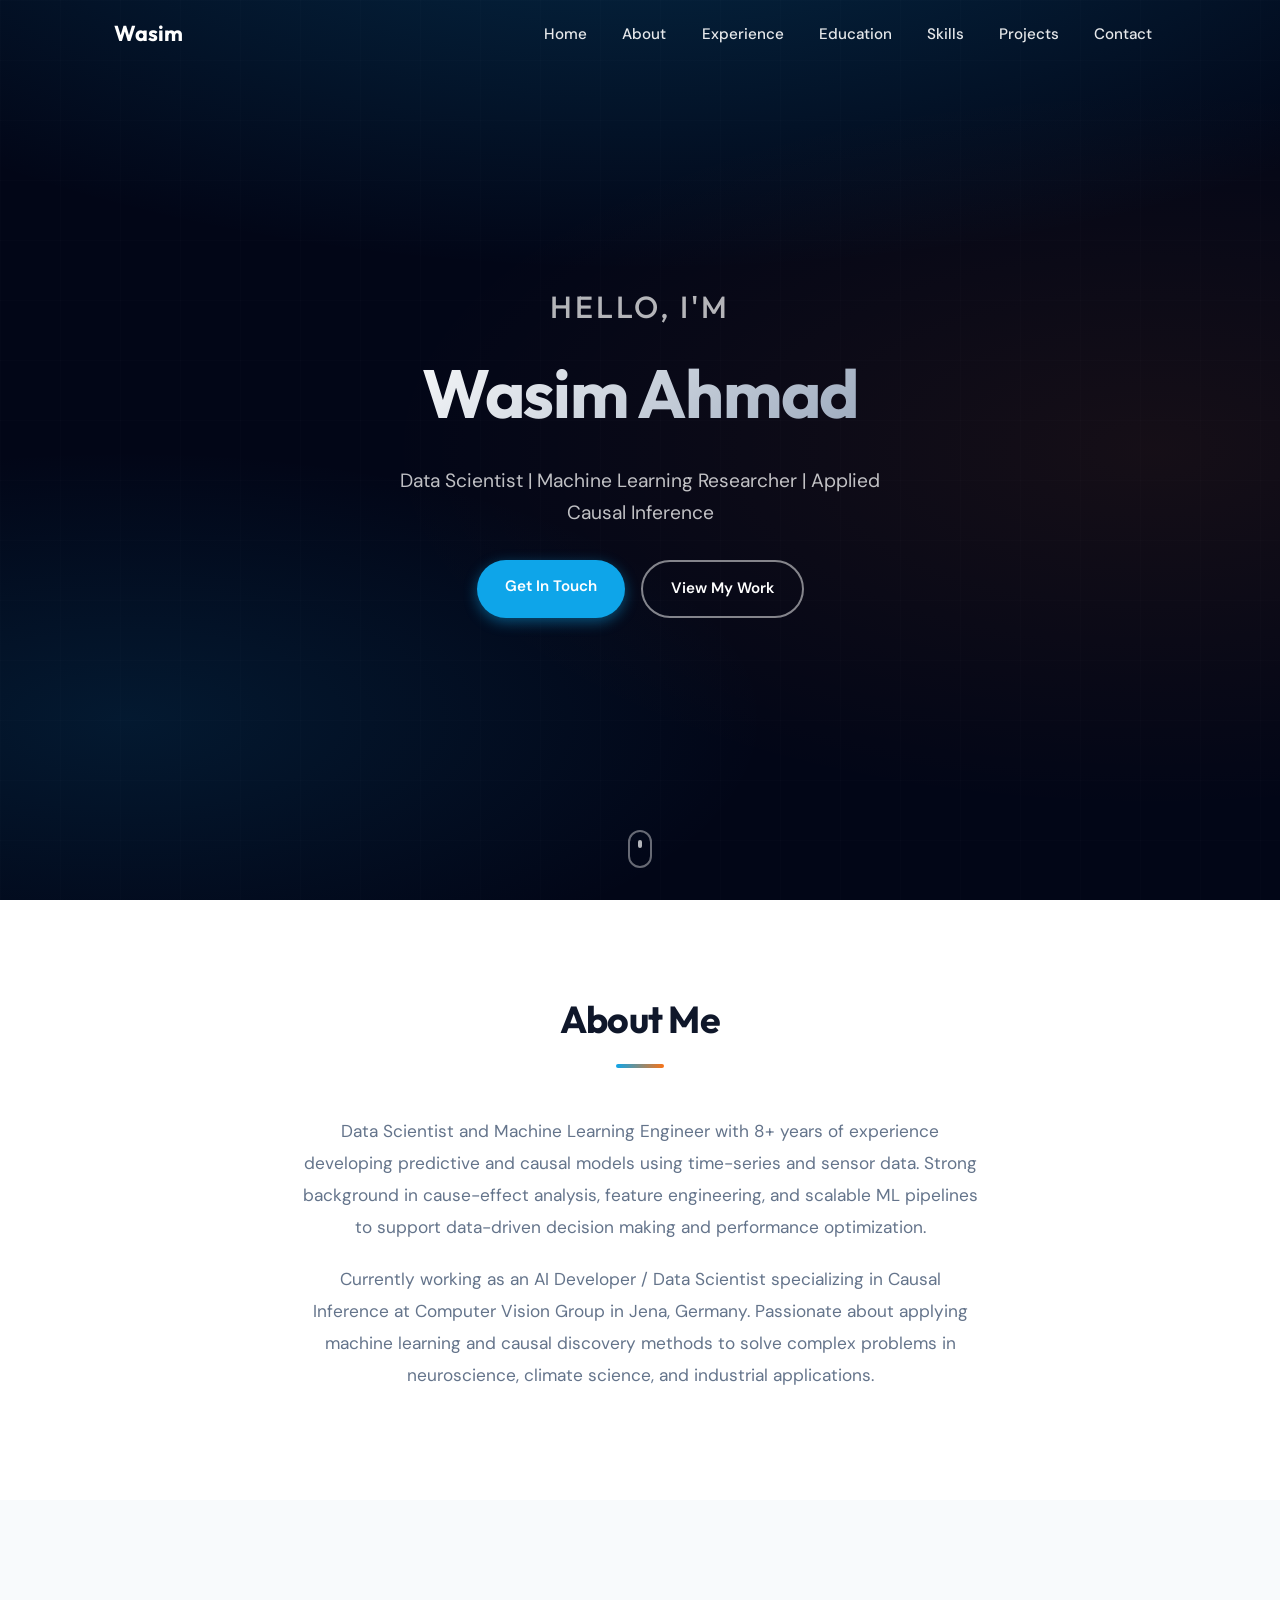
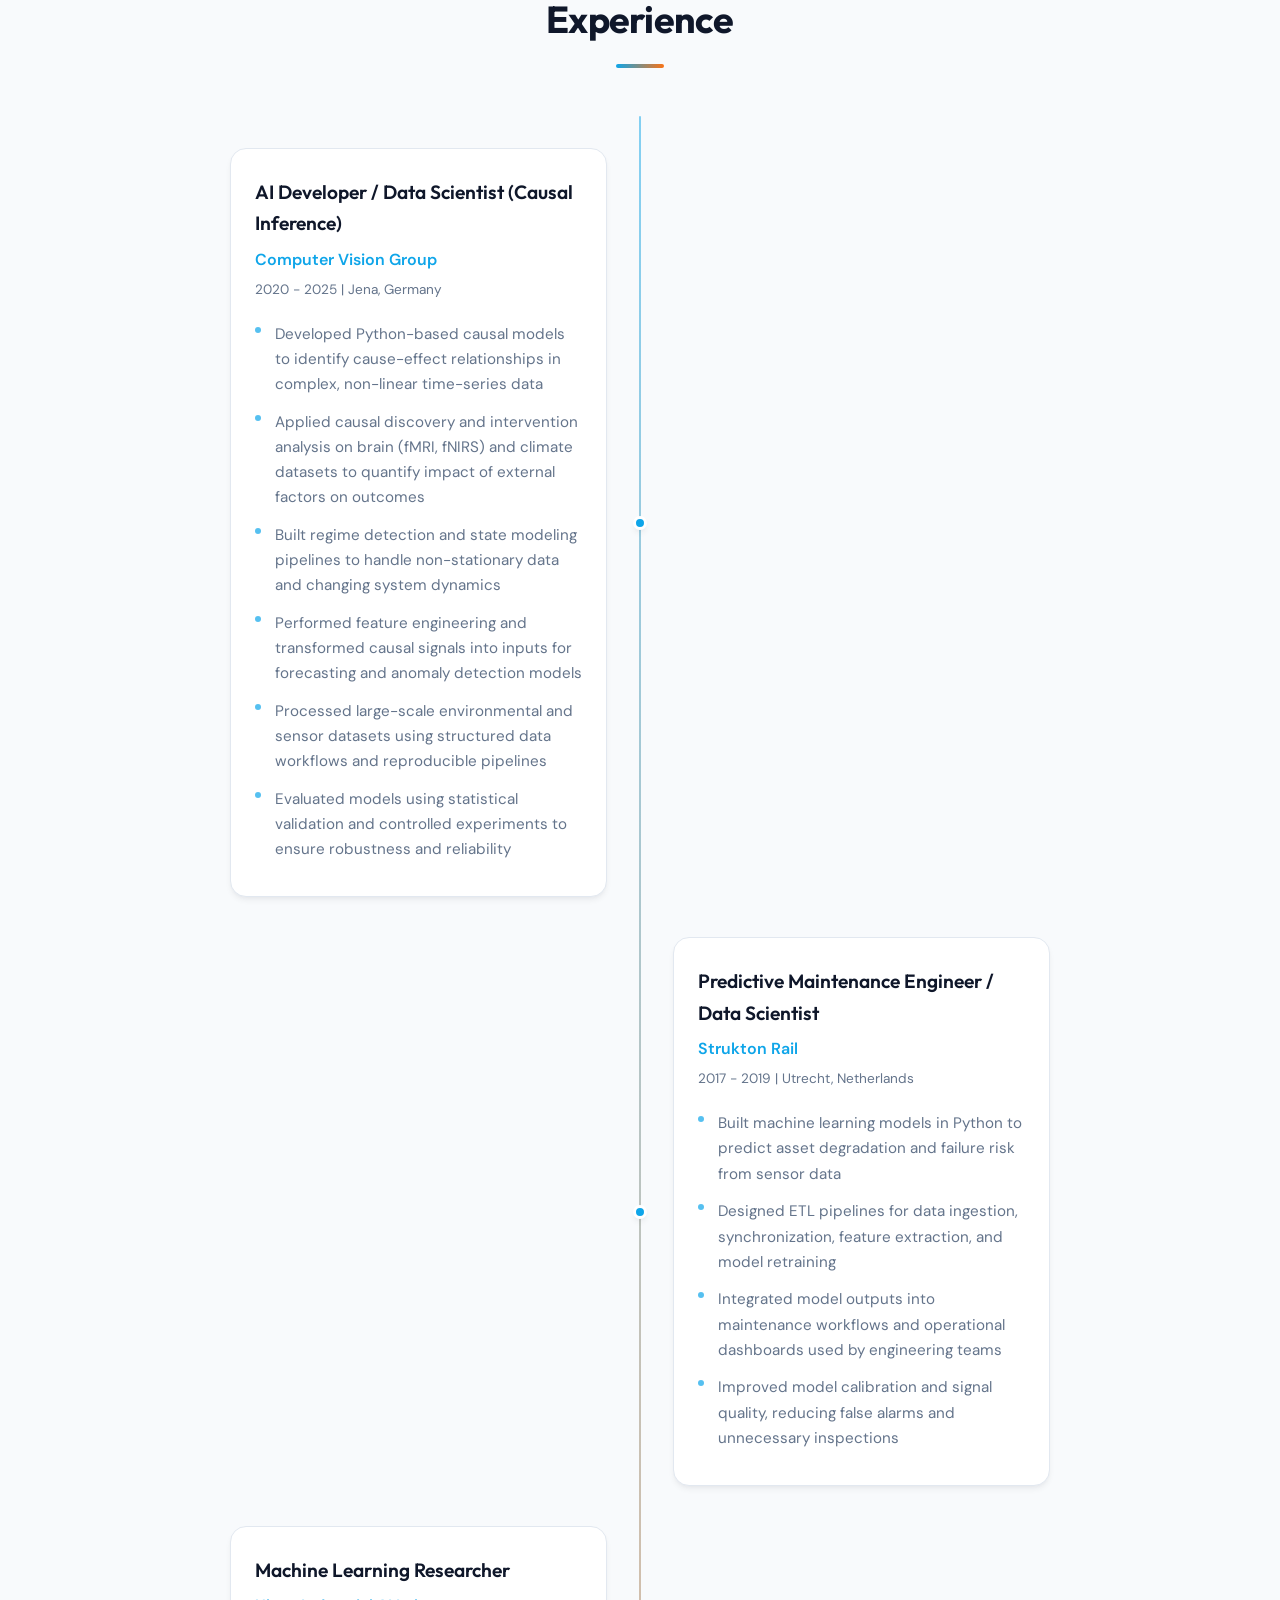
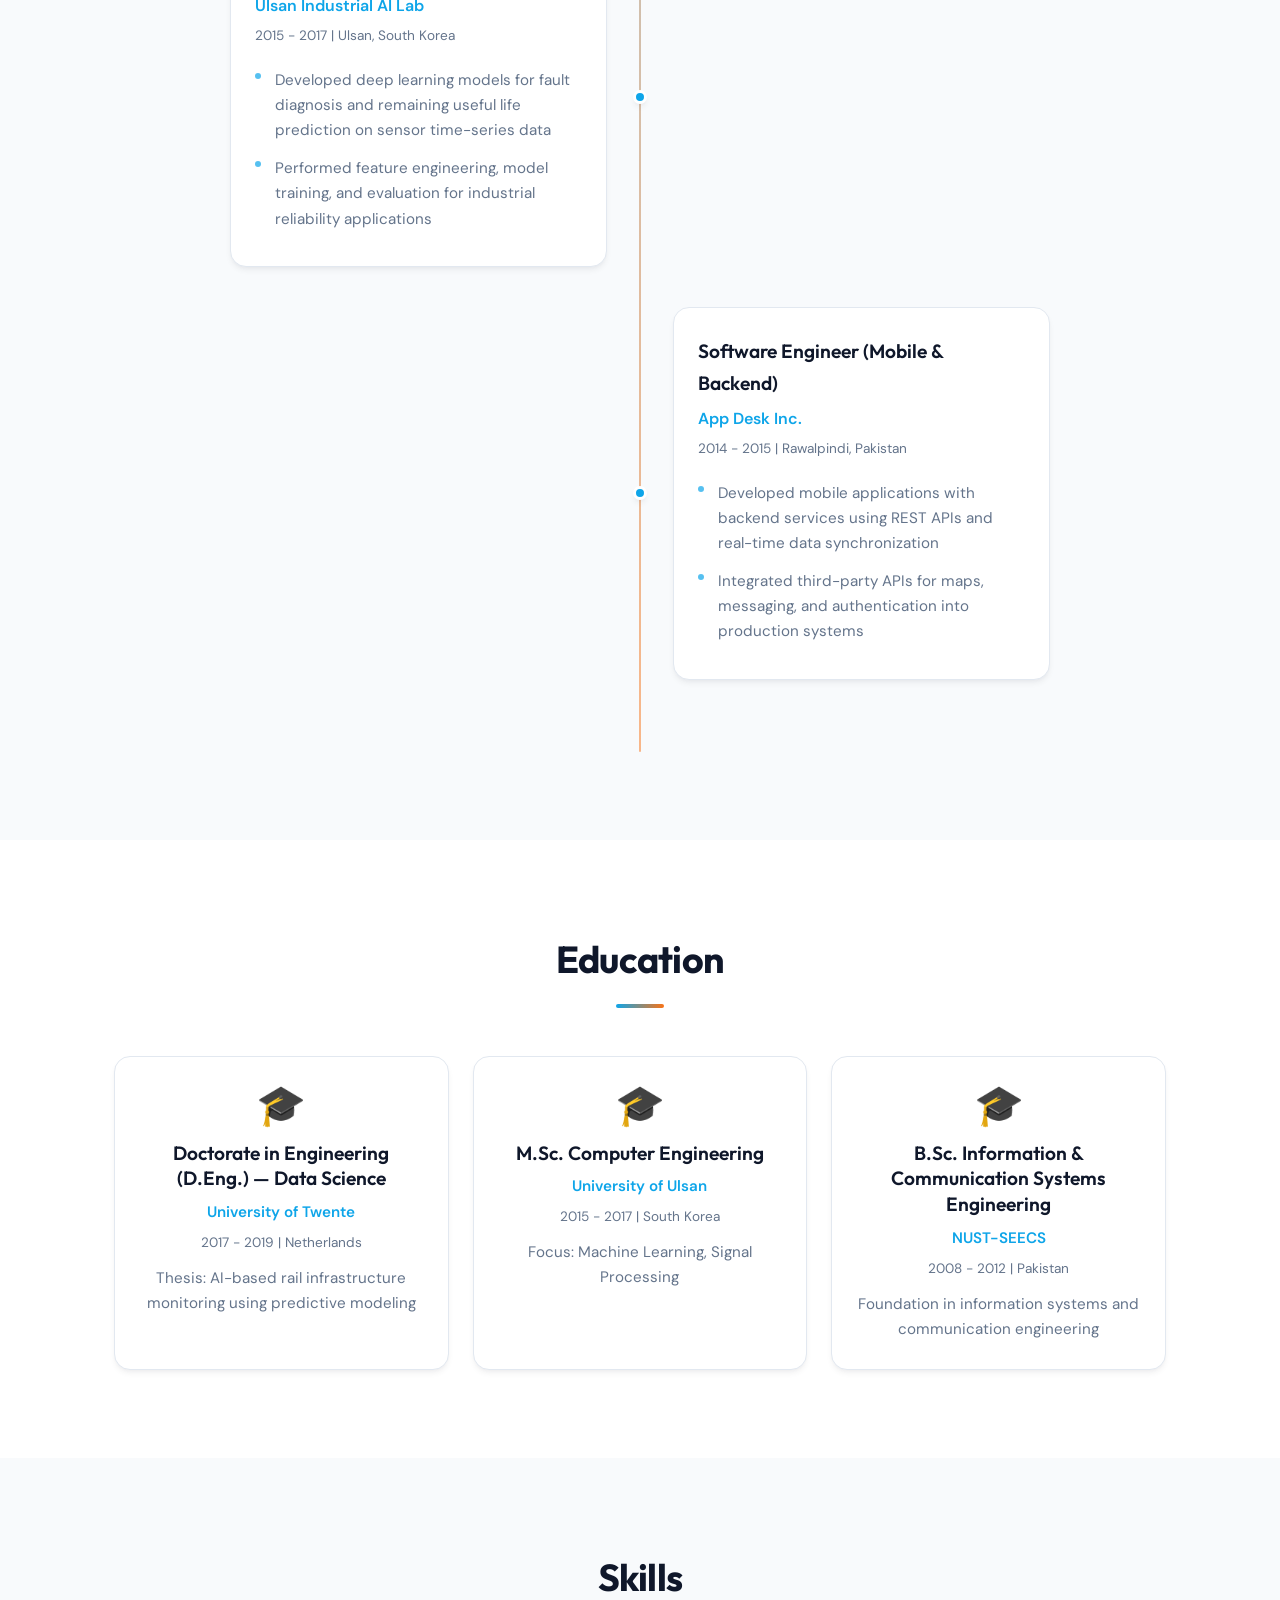
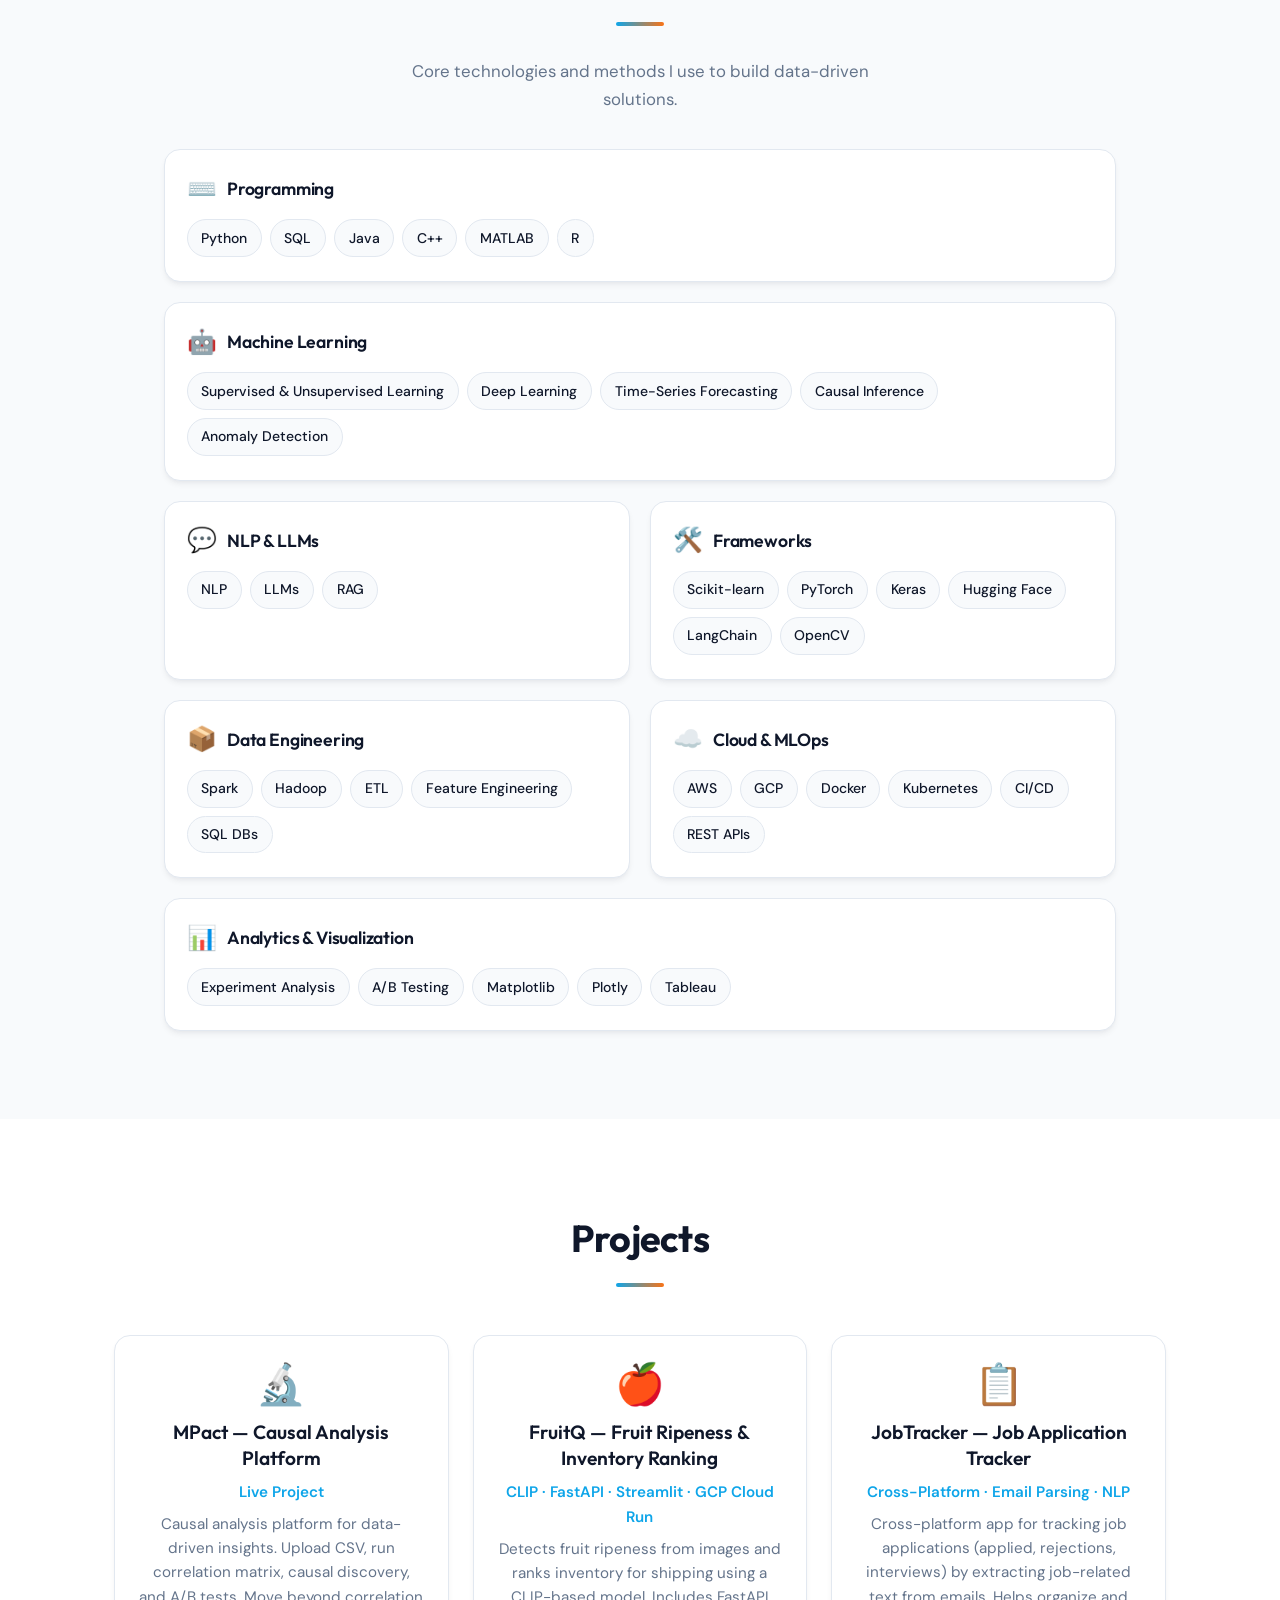
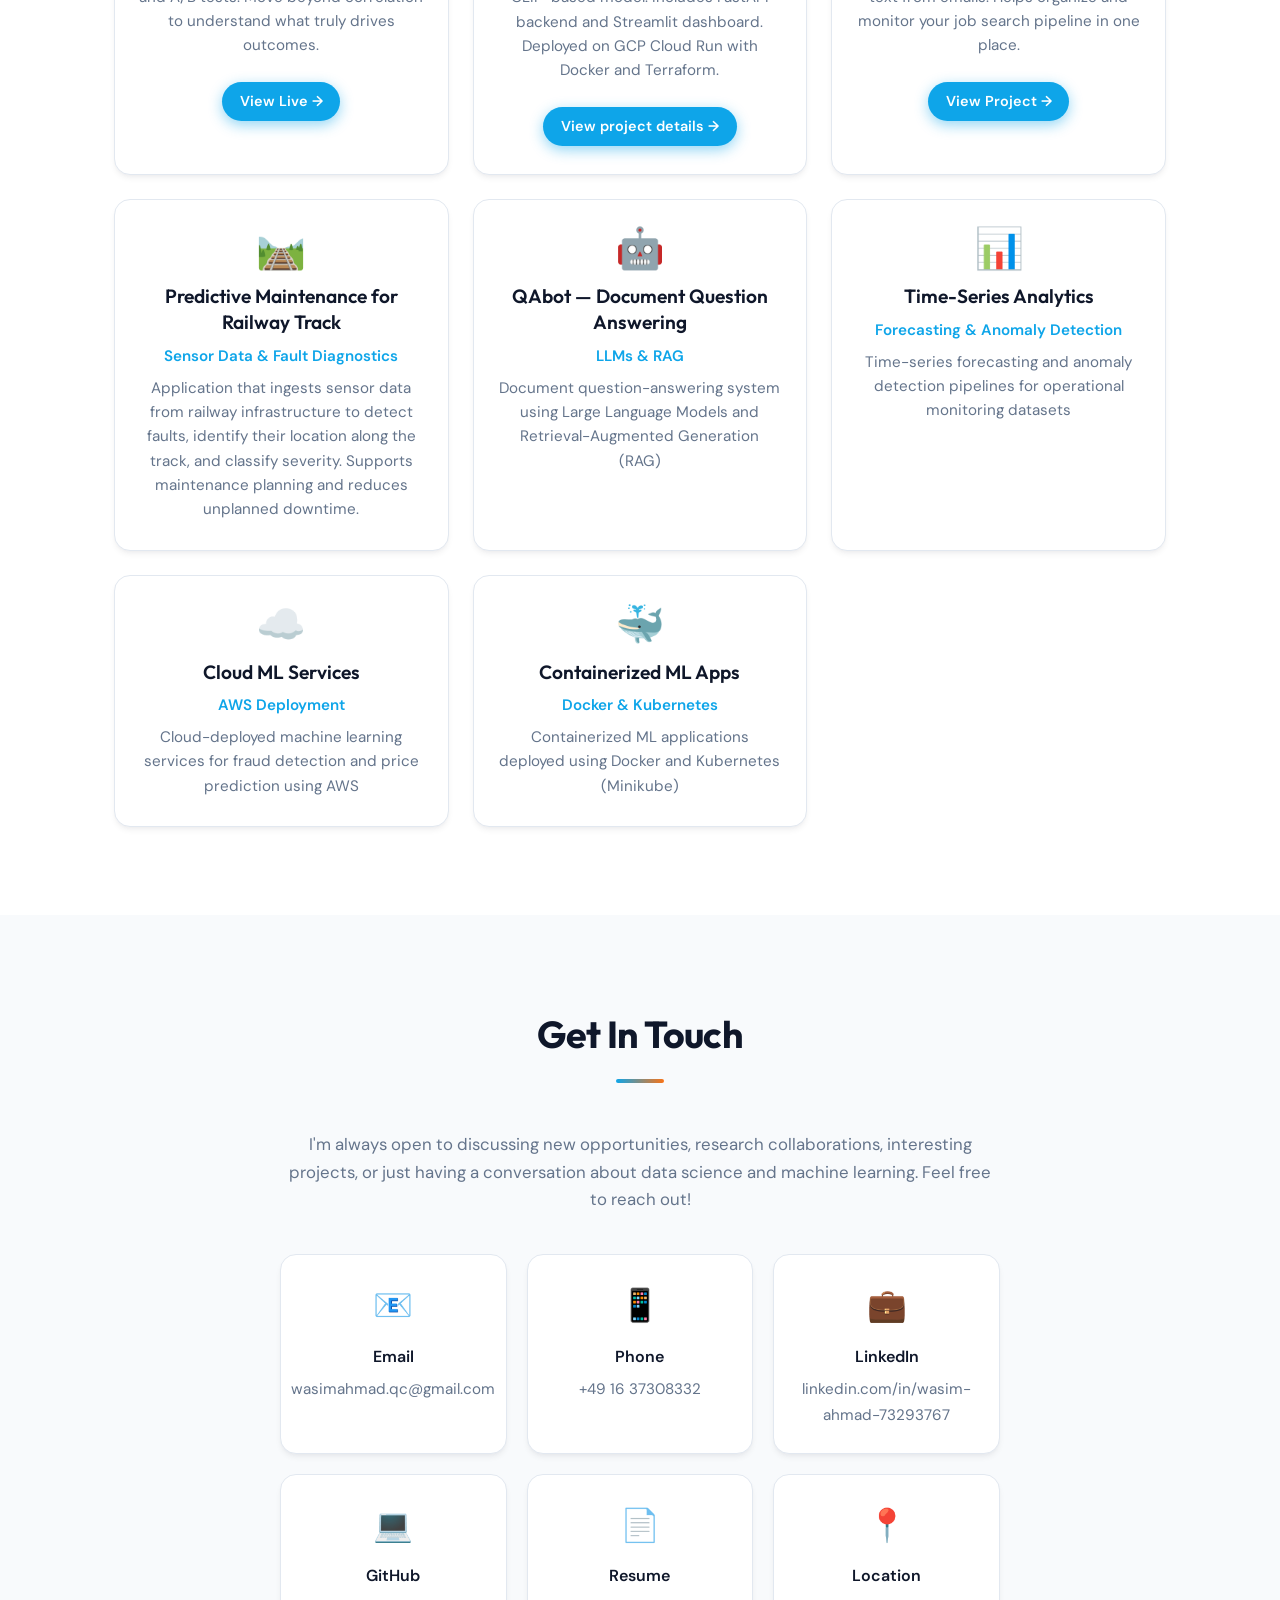
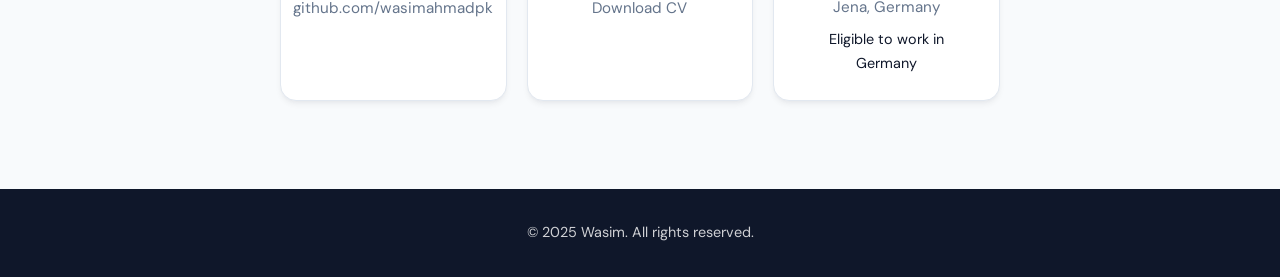
==== index.html @ 9c595f74 "Improve skills section: bento grid, category icons, refined tag styling Made-with: Cursor" ====
<!DOCTYPE html>
<html lang="en">
<head>
    <meta charset="UTF-8">
    <meta name="viewport" content="width=device-width, initial-scale=1.0">
    <title>Wasim Ahmad - Data Scientist & ML Researcher</title>
    <link rel="stylesheet" href="styles.css">
    <link rel="preconnect" href="https://fonts.googleapis.com">
    <link rel="preconnect" href="https://fonts.gstatic.com" crossorigin>
    <link href="https://fonts.googleapis.com/css2?family=Outfit:wght@300;400;500;600;700;800&family=DM+Sans:ital,opsz,wght@0,9..40,400;0,9..40,500;0,9..40,600;0,9..40,700;1,9..40,400&display=swap" rel="stylesheet">
</head>
<body>
    <!-- Navigation -->
    <nav class="navbar" id="navbar">
        <div class="nav-container">
            <div class="nav-logo">Wasim</div>
            <ul class="nav-menu" id="nav-menu">
                <li><a href="#home" class="nav-link">Home</a></li>
                <li><a href="#about" class="nav-link">About</a></li>
                <li><a href="#experience" class="nav-link">Experience</a></li>
                <li><a href="#education" class="nav-link">Education</a></li>
                <li><a href="#skills" class="nav-link">Skills</a></li>
                <li><a href="#projects" class="nav-link">Projects</a></li>
                <li><a href="#contact" class="nav-link">Contact</a></li>
            </ul>
            <div class="hamburger" id="hamburger">
                <span></span>
                <span></span>
                <span></span>
            </div>
        </div>
    </nav>

    <!-- Hero Section -->
    <section id="home" class="hero">
        <div class="hero-content">
            <h1 class="hero-title">
                <span class="greeting">Hello, I'm</span>
                <span class="name">Wasim Ahmad</span>
            </h1>
            <p class="hero-subtitle">Data Scientist | Machine Learning Researcher | Applied Causal Inference</p>
            <div class="hero-buttons">
                <a href="#contact" class="btn btn-primary">Get In Touch</a>
                <a href="#experience" class="btn btn-secondary">View My Work</a>
            </div>
        </div>
        <div class="scroll-indicator">
            <div class="mouse"></div>
        </div>
    </section>

    <!-- About Section -->
    <section id="about" class="section about">
        <div class="container">
            <h2 class="section-title">About Me</h2>
            <div class="about-content">
                <div class="about-text">
                    <p class="about-description">
                        Data Scientist and Machine Learning Engineer with 8+ years of experience developing 
                        predictive and causal models using time-series and sensor data. Strong background in 
                        cause-effect analysis, feature engineering, and scalable ML pipelines to support 
                        data-driven decision making and performance optimization.
                    </p>
                    <p class="about-description">
                        Currently working as an AI Developer / Data Scientist specializing in Causal Inference 
                        at Computer Vision Group in Jena, Germany. Passionate about applying machine learning 
                        and causal discovery methods to solve complex problems in neuroscience, climate science, 
                        and industrial applications.
                    </p>
                </div>
            </div>
        </div>
    </section>

    <!-- Experience Section -->
    <section id="experience" class="section experience">
        <div class="container">
            <h2 class="section-title">Experience</h2>
            <div class="timeline">
                <div class="timeline-item">
                    <div class="timeline-marker"></div>
                    <div class="timeline-content">
                        <h3 class="timeline-title">AI Developer / Data Scientist (Causal Inference)</h3>
                        <p class="timeline-company">Computer Vision Group</p>
                        <p class="timeline-date">2020 - 2025 | Jena, Germany</p>
                        <ul class="timeline-description">
                            <li>Developed Python-based causal models to identify cause-effect relationships in complex, non-linear time-series data</li>
                            <li>Applied causal discovery and intervention analysis on brain (fMRI, fNIRS) and climate datasets to quantify impact of external factors on outcomes</li>
                            <li>Built regime detection and state modeling pipelines to handle non-stationary data and changing system dynamics</li>
                            <li>Performed feature engineering and transformed causal signals into inputs for forecasting and anomaly detection models</li>
                            <li>Processed large-scale environmental and sensor datasets using structured data workflows and reproducible pipelines</li>
                            <li>Evaluated models using statistical validation and controlled experiments to ensure robustness and reliability</li>
                        </ul>
                    </div>
                </div>
                <div class="timeline-item">
                    <div class="timeline-marker"></div>
                    <div class="timeline-content">
                        <h3 class="timeline-title">Predictive Maintenance Engineer / Data Scientist</h3>
                        <p class="timeline-company">Strukton Rail</p>
                        <p class="timeline-date">2017 - 2019 | Utrecht, Netherlands</p>
                        <ul class="timeline-description">
                            <li>Built machine learning models in Python to predict asset degradation and failure risk from sensor data</li>
                            <li>Designed ETL pipelines for data ingestion, synchronization, feature extraction, and model retraining</li>
                            <li>Integrated model outputs into maintenance workflows and operational dashboards used by engineering teams</li>
                            <li>Improved model calibration and signal quality, reducing false alarms and unnecessary inspections</li>
                        </ul>
                    </div>
                </div>
                <div class="timeline-item">
                    <div class="timeline-marker"></div>
                    <div class="timeline-content">
                        <h3 class="timeline-title">Machine Learning Researcher</h3>
                        <p class="timeline-company">Ulsan Industrial AI Lab</p>
                        <p class="timeline-date">2015 - 2017 | Ulsan, South Korea</p>
                        <ul class="timeline-description">
                            <li>Developed deep learning models for fault diagnosis and remaining useful life prediction on sensor time-series data</li>
                            <li>Performed feature engineering, model training, and evaluation for industrial reliability applications</li>
                        </ul>
                    </div>
                </div>
                <div class="timeline-item">
                    <div class="timeline-marker"></div>
                    <div class="timeline-content">
                        <h3 class="timeline-title">Software Engineer (Mobile & Backend)</h3>
                        <p class="timeline-company">App Desk Inc.</p>
                        <p class="timeline-date">2014 - 2015 | Rawalpindi, Pakistan</p>
                        <ul class="timeline-description">
                            <li>Developed mobile applications with backend services using REST APIs and real-time data synchronization</li>
                            <li>Integrated third-party APIs for maps, messaging, and authentication into production systems</li>
                        </ul>
                    </div>
                </div>
            </div>
        </div>
    </section>

    <!-- Education Section -->
    <section id="education" class="section education">
        <div class="container">
            <h2 class="section-title">Education</h2>
            <div class="education-grid">
                <div class="education-card">
                    <div class="education-icon">🎓</div>
                    <h3 class="education-degree">Doctorate in Engineering (D.Eng.) — Data Science</h3>
                    <p class="education-institution">University of Twente</p>
                    <p class="education-date">2017 - 2019 | Netherlands</p>
                    <p class="education-details">Thesis: AI-based rail infrastructure monitoring using predictive modeling</p>
                </div>
                <div class="education-card">
                    <div class="education-icon">🎓</div>
                    <h3 class="education-degree">M.Sc. Computer Engineering</h3>
                    <p class="education-institution">University of Ulsan</p>
                    <p class="education-date">2015 - 2017 | South Korea</p>
                    <p class="education-details">Focus: Machine Learning, Signal Processing</p>
                </div>
                <div class="education-card">
                    <div class="education-icon">🎓</div>
                    <h3 class="education-degree">B.Sc. Information & Communication Systems Engineering</h3>
                    <p class="education-institution">NUST-SEECS</p>
                    <p class="education-date">2008 - 2012 | Pakistan</p>
                    <p class="education-details">Foundation in information systems and communication engineering</p>
                </div>
            </div>
        </div>
    </section>

    <!-- Skills Section -->
    <section id="skills" class="section skills">
        <div class="container">
            <h2 class="section-title">Skills</h2>
            <p class="skills-intro">Core technologies and methods I use to build data-driven solutions.</p>
            <div class="skills-grid">
                <div class="skill-card skill-card-wide">
                    <div class="skill-card-header">
                        <span class="skill-card-icon" aria-hidden="true">⌨️</span>
                        <h3 class="skill-card-title">Programming</h3>
                    </div>
                    <div class="skill-tags">
                        <span class="skill-tag">Python</span>
                        <span class="skill-tag">SQL</span>
                        <span class="skill-tag">Java</span>
                        <span class="skill-tag">C++</span>
                        <span class="skill-tag">MATLAB</span>
                        <span class="skill-tag">R</span>
                    </div>
                </div>
                <div class="skill-card skill-card-wide">
                    <div class="skill-card-header">
                        <span class="skill-card-icon" aria-hidden="true">🤖</span>
                        <h3 class="skill-card-title">Machine Learning</h3>
                    </div>
                    <div class="skill-tags">
                        <span class="skill-tag">Supervised & Unsupervised Learning</span>
                        <span class="skill-tag">Deep Learning</span>
                        <span class="skill-tag">Time-Series Forecasting</span>
                        <span class="skill-tag">Causal Inference</span>
                        <span class="skill-tag">Anomaly Detection</span>
                    </div>
                </div>
                <div class="skill-card">
                    <div class="skill-card-header">
                        <span class="skill-card-icon" aria-hidden="true">💬</span>
                        <h3 class="skill-card-title">NLP & LLMs</h3>
                    </div>
                    <div class="skill-tags">
                        <span class="skill-tag">NLP</span>
                        <span class="skill-tag">LLMs</span>
                        <span class="skill-tag">RAG</span>
                    </div>
                </div>
                <div class="skill-card">
                    <div class="skill-card-header">
                        <span class="skill-card-icon" aria-hidden="true">🛠️</span>
                        <h3 class="skill-card-title">Frameworks</h3>
                    </div>
                    <div class="skill-tags">
                        <span class="skill-tag">Scikit-learn</span>
                        <span class="skill-tag">PyTorch</span>
                        <span class="skill-tag">Keras</span>
                        <span class="skill-tag">Hugging Face</span>
                        <span class="skill-tag">LangChain</span>
                        <span class="skill-tag">OpenCV</span>
                    </div>
                </div>
                <div class="skill-card">
                    <div class="skill-card-header">
                        <span class="skill-card-icon" aria-hidden="true">📦</span>
                        <h3 class="skill-card-title">Data Engineering</h3>
                    </div>
                    <div class="skill-tags">
                        <span class="skill-tag">Spark</span>
                        <span class="skill-tag">Hadoop</span>
                        <span class="skill-tag">ETL</span>
                        <span class="skill-tag">Feature Engineering</span>
                        <span class="skill-tag">SQL DBs</span>
                    </div>
                </div>
                <div class="skill-card">
                    <div class="skill-card-header">
                        <span class="skill-card-icon" aria-hidden="true">☁️</span>
                        <h3 class="skill-card-title">Cloud & MLOps</h3>
                    </div>
                    <div class="skill-tags">
                        <span class="skill-tag">AWS</span>
                        <span class="skill-tag">GCP</span>
                        <span class="skill-tag">Docker</span>
                        <span class="skill-tag">Kubernetes</span>
                        <span class="skill-tag">CI/CD</span>
                        <span class="skill-tag">REST APIs</span>
                    </div>
                </div>
                <div class="skill-card skill-card-wide">
                    <div class="skill-card-header">
                        <span class="skill-card-icon" aria-hidden="true">📊</span>
                        <h3 class="skill-card-title">Analytics & Visualization</h3>
                    </div>
                    <div class="skill-tags">
                        <span class="skill-tag">Experiment Analysis</span>
                        <span class="skill-tag">A/B Testing</span>
                        <span class="skill-tag">Matplotlib</span>
                        <span class="skill-tag">Plotly</span>
                        <span class="skill-tag">Tableau</span>
                    </div>
                </div>
            </div>
        </div>
    </section>

    <!-- Projects Section -->
    <section id="projects" class="section projects">
        <div class="container">
            <h2 class="section-title">Projects</h2>
            <div class="education-grid">
                <div class="education-card project-card-featured">
                    <div class="education-icon">🔬</div>
                    <h3 class="education-degree">MPact — Causal Analysis Platform</h3>
                    <p class="education-institution">Live Project</p>
                    <p class="education-details">Causal analysis platform for data-driven insights. Upload CSV, run correlation matrix, causal discovery, and A/B tests. Move beyond correlation to understand what truly drives outcomes.</p>
                    <a href="https://mpact-38bf.onrender.com/index.html" target="_blank" rel="noopener noreferrer" class="btn btn-primary project-link">View Live →</a>
                </div>
                <div class="education-card project-card-featured">
                    <div class="education-icon">🍎</div>
                    <h3 class="education-degree">FruitQ — Fruit Ripeness & Inventory Ranking</h3>
                    <p class="education-institution">CLIP · FastAPI · Streamlit · GCP Cloud Run</p>
                    <p class="education-details">Detects fruit ripeness from images and ranks inventory for shipping using a CLIP-based model. Includes FastAPI backend and Streamlit dashboard. Deployed on GCP Cloud Run with Docker and Terraform.</p>
                    <a href="fruitq.html" class="btn btn-primary project-link">View project details →</a>
                </div>
                <div class="education-card project-card-featured">
                    <div class="education-icon">📋</div>
                    <h3 class="education-degree">JobTracker — Job Application Tracker</h3>
                    <p class="education-institution">Cross-Platform · Email Parsing · NLP</p>
                    <p class="education-details">Cross-platform app for tracking job applications (applied, rejections, interviews) by extracting job-related text from emails. Helps organize and monitor your job search pipeline in one place.</p>
                    <a href="#" target="_blank" rel="noopener noreferrer" class="btn btn-primary project-link">View Project →</a>
                </div>
                <div class="education-card">
                    <div class="education-icon">🛤️</div>
                    <h3 class="education-degree">Predictive Maintenance for Railway Track</h3>
                    <p class="education-institution">Sensor Data & Fault Diagnostics</p>
                    <p class="education-details">Application that ingests sensor data from railway infrastructure to detect faults, identify their location along the track, and classify severity. Supports maintenance planning and reduces unplanned downtime.</p>
                </div>
                <div class="education-card">
                    <div class="education-icon">🤖</div>
                    <h3 class="education-degree">QAbot — Document Question Answering</h3>
                    <p class="education-institution">LLMs & RAG</p>
                    <p class="education-details">Document question-answering system using Large Language Models and Retrieval-Augmented Generation (RAG)</p>
                </div>
                <div class="education-card">
                    <div class="education-icon">📊</div>
                    <h3 class="education-degree">Time-Series Analytics</h3>
                    <p class="education-institution">Forecasting & Anomaly Detection</p>
                    <p class="education-details">Time-series forecasting and anomaly detection pipelines for operational monitoring datasets</p>
                </div>
                <div class="education-card">
                    <div class="education-icon">☁️</div>
                    <h3 class="education-degree">Cloud ML Services</h3>
                    <p class="education-institution">AWS Deployment</p>
                    <p class="education-details">Cloud-deployed machine learning services for fraud detection and price prediction using AWS</p>
                </div>
                <div class="education-card">
                    <div class="education-icon">🐳</div>
                    <h3 class="education-degree">Containerized ML Apps</h3>
                    <p class="education-institution">Docker & Kubernetes</p>
                    <p class="education-details">Containerized ML applications deployed using Docker and Kubernetes (Minikube)</p>
                </div>
            </div>
        </div>
    </section>

    <!-- Contact Section -->
    <section id="contact" class="section contact">
        <div class="container">
            <h2 class="section-title">Get In Touch</h2>
            <div class="contact-content">
                <p class="contact-description">
                    I'm always open to discussing new opportunities, research collaborations, interesting projects, 
                    or just having a conversation about data science and machine learning. Feel free to reach out!
                </p>
                <div class="contact-info">
                    <div class="contact-item">
                        <div class="contact-icon">📧</div>
                        <div class="contact-details">
                            <h4>Email</h4>
                            <a href="mailto:wasimahmad.qc@gmail.com">wasimahmad.qc@gmail.com</a>
                        </div>
                    </div>
                    <div class="contact-item">
                        <div class="contact-icon">📱</div>
                        <div class="contact-details">
                            <h4>Phone</h4>
                            <a href="tel:+491637308332">+49 16 37308332</a>
                        </div>
                    </div>
                    <div class="contact-item">
                        <div class="contact-icon">💼</div>
                        <div class="contact-details">
                            <h4>LinkedIn</h4>
                            <a href="https://www.linkedin.com/in/wasim-ahmad-73293767" target="_blank">linkedin.com/in/wasim-ahmad-73293767</a>
                        </div>
                    </div>
                    <div class="contact-item">
                        <div class="contact-icon">💻</div>
                        <div class="contact-details">
                            <h4>GitHub</h4>
                            <a href="https://github.com/wasimahmadpk" target="_blank">github.com/wasimahmadpk</a>
                        </div>
                    </div>
                    <div class="contact-item">
                        <div class="contact-icon">📄</div>
                        <div class="contact-details">
                            <h4>Resume</h4>
                            <a href="docs/cv_wasim_jan25.pdf" target="_blank">Download CV</a>
                        </div>
                    </div>
                    <div class="contact-item">
                        <div class="contact-icon">📍</div>
                        <div class="contact-details">
                            <h4>Location</h4>
                            <p>Jena, Germany</p>
                            <p style="font-size: 0.9rem; color: var(--text-secondary); margin-top: 0.5rem;">Eligible to work in Germany</p>
                        </div>
                    </div>
                </div>
            </div>
        </div>
    </section>

    <!-- Footer -->
    <footer class="footer">
        <div class="container">
            <p>&copy; 2025 Wasim. All rights reserved.</p>
        </div>
    </footer>

    <script src="script.js"></script>
</body>
</html>
---- styles.css ----
/* Reset and Base */
* {
    margin: 0;
    padding: 0;
    box-sizing: border-box;
}

:root {
    --primary: #0ea5e9;
    --primary-dark: #0284c7;
    --primary-glow: rgba(14, 165, 233, 0.4);
    --accent: #f97316;
    --bg-dark: #0f172a;
    --bg-darker: #020617;
    --bg-card: #ffffff;
    --bg-section: #f8fafc;
    --bg-section-alt: #f1f5f9;
    --text: #0f172a;
    --text-muted: #64748b;
    --border: #e2e8f0;
    --shadow: 0 4px 6px -1px rgba(15, 23, 42, 0.06), 0 2px 4px -2px rgba(15, 23, 42, 0.04);
    --shadow-lg: 0 20px 25px -5px rgba(15, 23, 42, 0.08), 0 8px 10px -6px rgba(15, 23, 42, 0.04);
    --shadow-glow: 0 0 40px -10px var(--primary-glow);
    --radius: 16px;
    --radius-sm: 10px;
}

html {
    scroll-behavior: smooth;
}

body {
    font-family: 'DM Sans', -apple-system, BlinkMacSystemFont, sans-serif;
    line-height: 1.65;
    color: var(--text);
    background-color: var(--bg-card);
    overflow-x: hidden;
}

.container {
    max-width: 1100px;
    margin: 0 auto;
    padding: 0 24px;
}

/* Nav */
.navbar {
    position: fixed;
    top: 0;
    width: 100%;
    z-index: 1000;
    transition: background 0.35s ease, box-shadow 0.35s ease;
}

.navbar:not(.scrolled) {
    background: transparent;
}

.navbar.scrolled {
    background: rgba(255, 255, 255, 0.85);
    backdrop-filter: saturate(180%) blur(14px);
    -webkit-backdrop-filter: saturate(180%) blur(14px);
    box-shadow: 0 1px 0 var(--border);
}

.nav-container {
    max-width: 1100px;
    margin: 0 auto;
    padding: 1rem 24px;
    display: flex;
    justify-content: space-between;
    align-items: center;
}

.nav-logo {
    font-family: 'Outfit', sans-serif;
    font-size: 1.35rem;
    font-weight: 700;
}

.navbar:not(.scrolled) .nav-logo {
    color: #fff;
}

.navbar.scrolled .nav-logo {
    color: var(--text);
}

.nav-menu {
    display: flex;
    list-style: none;
    gap: 0.5rem;
}

.nav-link {
    text-decoration: none;
    font-weight: 500;
    font-size: 0.95rem;
    padding: 0.5rem 0.85rem;
    border-radius: 999px;
    transition: color 0.2s, background 0.2s;
    position: relative;
}

.navbar:not(.scrolled) .nav-link {
    color: rgba(255, 255, 255, 0.9);
}

.navbar:not(.scrolled) .nav-link:hover {
    color: #fff;
    background: rgba(255, 255, 255, 0.12);
}

.navbar.scrolled .nav-link {
    color: var(--text-muted);
}

.navbar.scrolled .nav-link:hover,
.navbar.scrolled .nav-link.active {
    color: var(--primary);
}

.nav-link.active {
    font-weight: 600;
}

.nav-link.active::after {
    content: '';
    position: absolute;
    bottom: 2px;
    left: 50%;
    transform: translateX(-50%);
    width: 4px;
    height: 4px;
    border-radius: 50%;
    background: var(--primary);
}

.navbar:not(.scrolled) .nav-link.active::after {
    background: #fff;
}

.hamburger {
    display: none;
    flex-direction: column;
    cursor: pointer;
    gap: 5px;
}

.hamburger span {
    width: 22px;
    height: 2px;
    background: currentColor;
    border-radius: 2px;
    transition: transform 0.3s, opacity 0.3s;
}

.navbar:not(.scrolled) .hamburger {
    color: #fff;
}

.hamburger.active span:nth-child(1) {
    transform: rotate(45deg) translate(5px, 5px);
}
.hamburger.active span:nth-child(2) {
    opacity: 0;
}
.hamburger.active span:nth-child(3) {
    transform: rotate(-45deg) translate(5px, -5px);
}

/* Hero */
.hero {
    min-height: 100vh;
    display: flex;
    flex-direction: column;
    justify-content: center;
    align-items: center;
    text-align: center;
    position: relative;
    overflow: hidden;
    background: var(--bg-darker);
}

.hero::before {
    content: '';
    position: absolute;
    inset: 0;
    background: 
        radial-gradient(ellipse 80% 50% at 50% -20%, rgba(14, 165, 233, 0.25), transparent),
        radial-gradient(ellipse 60% 40% at 90% 50%, rgba(249, 115, 22, 0.08), transparent),
        radial-gradient(ellipse 50% 30% at 10% 80%, rgba(14, 165, 233, 0.12), transparent);
    pointer-events: none;
}

.hero::after {
    content: '';
    position: absolute;
    inset: 0;
    background-image: 
        linear-gradient(rgba(255,255,255,0.02) 1px, transparent 1px),
        linear-gradient(90deg, rgba(255,255,255,0.02) 1px, transparent 1px);
    background-size: 60px 60px;
    pointer-events: none;
    opacity: 0.6;
}

.hero-content {
    position: relative;
    z-index: 1;
    animation: fadeInUp 0.9s ease;
}

.hero-title {
    font-family: 'Outfit', sans-serif;
    font-size: clamp(2.5rem, 6vw, 4.25rem);
    font-weight: 700;
    margin-bottom: 1rem;
    display: flex;
    flex-direction: column;
    gap: 0.25rem;
    letter-spacing: -0.02em;
}

.greeting {
    font-size: 0.45em;
    font-weight: 500;
    color: rgba(255, 255, 255, 0.7);
    letter-spacing: 0.1em;
    text-transform: uppercase;
}

.name {
    font-size: 1em;
    background: linear-gradient(135deg, #fff 0%, #94a3b8 100%);
    -webkit-background-clip: text;
    -webkit-text-fill-color: transparent;
    background-clip: text;
}

.hero-subtitle {
    font-size: clamp(1rem, 2vw, 1.2rem);
    margin-bottom: 2rem;
    color: rgba(255, 255, 255, 0.75);
    max-width: 520px;
    margin-left: auto;
    margin-right: auto;
}

.hero-buttons {
    display: flex;
    gap: 1rem;
    justify-content: center;
    flex-wrap: wrap;
}

.btn {
    padding: 14px 28px;
    border-radius: 999px;
    text-decoration: none;
    font-weight: 600;
    font-size: 0.95rem;
    transition: transform 0.2s, box-shadow 0.2s, background 0.2s;
    display: inline-block;
}

.btn-primary {
    background: var(--primary);
    color: #fff;
    box-shadow: 0 4px 14px rgba(14, 165, 233, 0.45);
}

.btn-primary:hover {
    transform: translateY(-2px);
    box-shadow: 0 8px 24px rgba(14, 165, 233, 0.5);
    background: var(--primary-dark);
}

.btn-secondary {
    background: transparent;
    color: #fff;
    border: 2px solid rgba(255, 255, 255, 0.5);
}

.btn-secondary:hover {
    background: rgba(255, 255, 255, 0.1);
    border-color: rgba(255, 255, 255, 0.8);
    transform: translateY(-2px);
}

.scroll-indicator {
    position: absolute;
    bottom: 32px;
    left: 50%;
    transform: translateX(-50%);
    animation: bounce 2.2s infinite;
}

.mouse {
    width: 24px;
    height: 38px;
    border: 2px solid rgba(255, 255, 255, 0.4);
    border-radius: 14px;
    position: relative;
}

.mouse::before {
    content: '';
    position: absolute;
    top: 8px;
    left: 50%;
    transform: translateX(-50%);
    width: 4px;
    height: 8px;
    background: rgba(255, 255, 255, 0.7);
    border-radius: 2px;
    animation: scroll 2s ease-in-out infinite;
}

/* Sections */
.section {
    padding: 88px 0;
}

.section:nth-child(even) {
    background-color: var(--bg-section);
}

.section:nth-child(odd):not(.hero) {
    background-color: var(--bg-card);
}

.section-title {
    font-family: 'Outfit', sans-serif;
    font-size: clamp(1.85rem, 4vw, 2.35rem);
    font-weight: 700;
    text-align: center;
    margin-bottom: 3rem;
    color: var(--text);
    letter-spacing: -0.02em;
}

.section-title::after {
    content: '';
    display: block;
    width: 48px;
    height: 4px;
    background: linear-gradient(90deg, var(--primary), var(--accent));
    border-radius: 2px;
    margin: 14px auto 0;
}

/* About */
.about-content {
    max-width: 680px;
    margin: 0 auto;
}

.about-description {
    font-size: 1.08rem;
    line-height: 1.85;
    color: var(--text-muted);
    margin-bottom: 1.25rem;
    text-align: center;
}

/* Timeline */
.timeline {
    position: relative;
    max-width: 820px;
    margin: 0 auto;
    padding: 2rem 0;
}

.timeline::before {
    content: '';
    position: absolute;
    left: 50%;
    top: 0;
    bottom: 0;
    width: 2px;
    background: linear-gradient(180deg, var(--primary), var(--accent));
    transform: translateX(-50%);
    border-radius: 2px;
    opacity: 0.5;
}

.timeline-item {
    position: relative;
    margin-bottom: 2.5rem;
    display: flex;
    align-items: center;
}

.timeline-item:nth-child(odd) {
    flex-direction: row;
}

.timeline-item:nth-child(even) {
    flex-direction: row-reverse;
}

.timeline-marker {
    position: absolute;
    left: 50%;
    transform: translateX(-50%);
    width: 14px;
    height: 14px;
    background: var(--primary);
    border: 3px solid var(--bg-card);
    border-radius: 50%;
    box-shadow: var(--shadow);
    z-index: 1;
}

.timeline-content {
    width: 46%;
    background: var(--bg-card);
    padding: 1.75rem 1.5rem;
    border-radius: var(--radius);
    box-shadow: var(--shadow);
    border: 1px solid var(--border);
    transition: transform 0.3s ease, box-shadow 0.3s ease, border-color 0.3s ease;
}

.timeline-content:hover {
    transform: translateY(-4px);
    box-shadow: var(--shadow-lg);
    border-color: rgba(14, 165, 233, 0.2);
}

.timeline-title {
    font-family: 'Outfit', sans-serif;
    font-size: 1.2rem;
    font-weight: 600;
    color: var(--text);
    margin-bottom: 0.4rem;
}

.timeline-company {
    font-size: 1rem;
    color: var(--primary);
    font-weight: 600;
    margin-bottom: 0.35rem;
}

.timeline-date {
    font-size: 0.85rem;
    color: var(--text-muted);
    margin-bottom: 0.9rem;
}

.timeline-description {
    list-style: none;
    padding-left: 0;
}

.timeline-description li {
    padding: 0.4rem 0;
    padding-left: 1.25rem;
    position: relative;
    color: var(--text-muted);
    font-size: 0.95rem;
}

.timeline-description li::before {
    content: '';
    position: absolute;
    left: 0;
    top: 0.75em;
    width: 6px;
    height: 6px;
    border-radius: 50%;
    background: var(--primary);
    opacity: 0.7;
}

/* Education & Project cards */
.education-grid {
    display: grid;
    grid-template-columns: repeat(auto-fit, minmax(300px, 1fr));
    gap: 1.5rem;
    max-width: 100%;
    margin: 0 auto;
}

.education-card {
    background: var(--bg-card);
    padding: 1.75rem 1.5rem;
    border-radius: var(--radius);
    box-shadow: var(--shadow);
    border: 1px solid var(--border);
    text-align: center;
    transition: transform 0.3s ease, box-shadow 0.3s ease, border-color 0.3s ease;
}

.education-card:hover {
    transform: translateY(-4px);
    box-shadow: var(--shadow-lg);
    border-color: rgba(14, 165, 233, 0.2);
}

.education-icon {
    font-size: 2.5rem;
    margin-bottom: 1rem;
    line-height: 1;
}

.education-degree {
    font-family: 'Outfit', sans-serif;
    font-size: 1.2rem;
    font-weight: 600;
    color: var(--text);
    margin-bottom: 0.5rem;
    line-height: 1.35;
}

.education-institution {
    font-size: 0.95rem;
    color: var(--primary);
    font-weight: 600;
    margin-bottom: 0.4rem;
}

.education-date {
    font-size: 0.85rem;
    color: var(--text-muted);
    margin-bottom: 0.75rem;
}

.education-details {
    font-size: 0.95rem;
    color: var(--text-muted);
    line-height: 1.6;
}

.project-card-featured .education-details {
    margin-bottom: 1rem;
}

.project-link {
    display: inline-block;
    margin-top: 0.5rem;
    font-size: 0.9rem;
    padding: 0.5rem 1.1rem;
}

/* Skills */
.skills .container {
    max-width: 1000px;
}

.skills-intro {
    text-align: center;
    color: var(--text-muted);
    font-size: 1.05rem;
    margin: -1rem auto 2.25rem;
    max-width: 520px;
}

.skills-grid {
    display: grid;
    grid-template-columns: repeat(2, 1fr);
    gap: 1.25rem;
}

.skill-card {
    background: var(--bg-card);
    padding: 1.5rem 1.35rem;
    border-radius: var(--radius);
    border: 1px solid var(--border);
    box-shadow: var(--shadow);
    transition: transform 0.25s ease, box-shadow 0.25s ease, border-color 0.25s ease;
}

.skill-card:hover {
    transform: translateY(-3px);
    box-shadow: var(--shadow-lg);
    border-color: rgba(14, 165, 233, 0.25);
}

.skill-card-wide {
    grid-column: span 2;
}

.skill-card-header {
    display: flex;
    align-items: center;
    gap: 0.65rem;
    margin-bottom: 1rem;
}

.skill-card-icon {
    font-size: 1.5rem;
    line-height: 1;
}

.skill-card-title {
    font-family: 'Outfit', sans-serif;
    font-size: 1.1rem;
    font-weight: 600;
    color: var(--text);
    margin: 0;
    letter-spacing: -0.01em;
}

.skill-tags {
    display: flex;
    flex-wrap: wrap;
    gap: 0.5rem;
}

.skill-tag {
    padding: 0.4rem 0.85rem;
    background: var(--bg-section);
    color: var(--text);
    border: 1px solid var(--border);
    border-radius: 999px;
    font-size: 0.875rem;
    font-weight: 500;
    transition: background 0.2s ease, border-color 0.2s ease, color 0.2s ease, transform 0.2s ease;
    cursor: default;
}

.skill-tag:hover {
    background: rgba(14, 165, 233, 0.1);
    border-color: rgba(14, 165, 233, 0.35);
    color: var(--primary-dark);
    transform: translateY(-1px);
}

/* Contact */
.contact-content {
    max-width: 720px;
    margin: 0 auto;
    text-align: center;
}

.contact-description {
    font-size: 1.05rem;
    color: var(--text-muted);
    margin-bottom: 2.5rem;
}

.contact-info {
    display: grid;
    grid-template-columns: repeat(auto-fit, minmax(220px, 1fr));
    gap: 1.25rem;
}

.contact-item {
    background: var(--bg-card);
    padding: 1.5rem;
    border-radius: var(--radius);
    box-shadow: var(--shadow);
    border: 1px solid var(--border);
    transition: transform 0.3s ease, box-shadow 0.3s ease, border-color 0.3s ease;
    display: flex;
    flex-direction: column;
    align-items: center;
    text-align: center;
}

.contact-item:hover {
    transform: translateY(-4px);
    box-shadow: var(--shadow-lg);
    border-color: rgba(14, 165, 233, 0.25);
}

.contact-icon {
    font-size: 2rem;
    margin-bottom: 0.75rem;
}

.contact-details h4 {
    font-size: 1rem;
    font-weight: 600;
    color: var(--text);
    margin-bottom: 0.35rem;
}

.contact-details a,
.contact-details p {
    color: var(--text-muted);
    text-decoration: none;
    font-size: 0.95rem;
    transition: color 0.2s;
}

.contact-details a:hover {
    color: var(--primary);
}

/* Footer */
.footer {
    background: var(--bg-dark);
    color: rgba(255, 255, 255, 0.8);
    text-align: center;
    padding: 2rem 0;
    font-size: 0.9rem;
}

/* Animations */
@keyframes fadeInUp {
    from {
        opacity: 0;
        transform: translateY(24px);
    }
    to {
        opacity: 1;
        transform: translateY(0);
    }
}

@keyframes bounce {
    0%, 20%, 50%, 80%, 100% {
        transform: translateX(-50%) translateY(0);
    }
    40% {
        transform: translateX(-50%) translateY(-8px);
    }
    60% {
        transform: translateX(-50%) translateY(-4px);
    }
}

@keyframes scroll {
    0% {
        opacity: 1;
        transform: translateX(-50%) translateY(0);
    }
    100% {
        opacity: 0;
        transform: translateX(-50%) translateY(12px);
    }
}

/* Responsive */
@media (max-width: 768px) {
    .hamburger {
        display: flex;
    }

    .nav-menu {
        position: fixed;
        left: -100%;
        top: 60px;
        flex-direction: column;
        background: rgba(255, 255, 255, 0.98);
        backdrop-filter: blur(12px);
        width: 100%;
        text-align: center;
        transition: 0.3s;
        box-shadow: var(--shadow-lg);
        padding: 1.5rem 0;
        gap: 0;
    }

    .nav-menu.active {
        left: 0;
    }

    .nav-menu .nav-link {
        color: var(--text) !important;
        padding: 0.75rem 1rem;
    }

    .hero-title {
        font-size: clamp(2rem, 8vw, 2.75rem);
    }

    .name {
        font-size: 1em;
    }

    .hero-subtitle {
        font-size: 1rem;
    }

    .section {
        padding: 64px 0;
    }

    .section-title {
        font-size: 1.75rem;
    }

    .timeline::before {
        left: 18px;
    }

    .timeline-item {
        flex-direction: row !important;
        padding-left: 2.5rem;
    }

    .timeline-content {
        width: 100%;
    }

    .timeline-marker {
        left: 18px;
    }

    .education-grid {
        grid-template-columns: 1fr;
    }

    .skills-grid {
        grid-template-columns: 1fr;
    }

    .skill-card-wide {
        grid-column: span 1;
    }

    .contact-info {
        grid-template-columns: 1fr;
    }
}

@media (max-width: 480px) {
    .hero-buttons {
        flex-direction: column;
        width: 100%;
        max-width: 280px;
        margin: 0 auto;
    }

    .btn {
        width: 100%;
        text-align: center;
    }
}
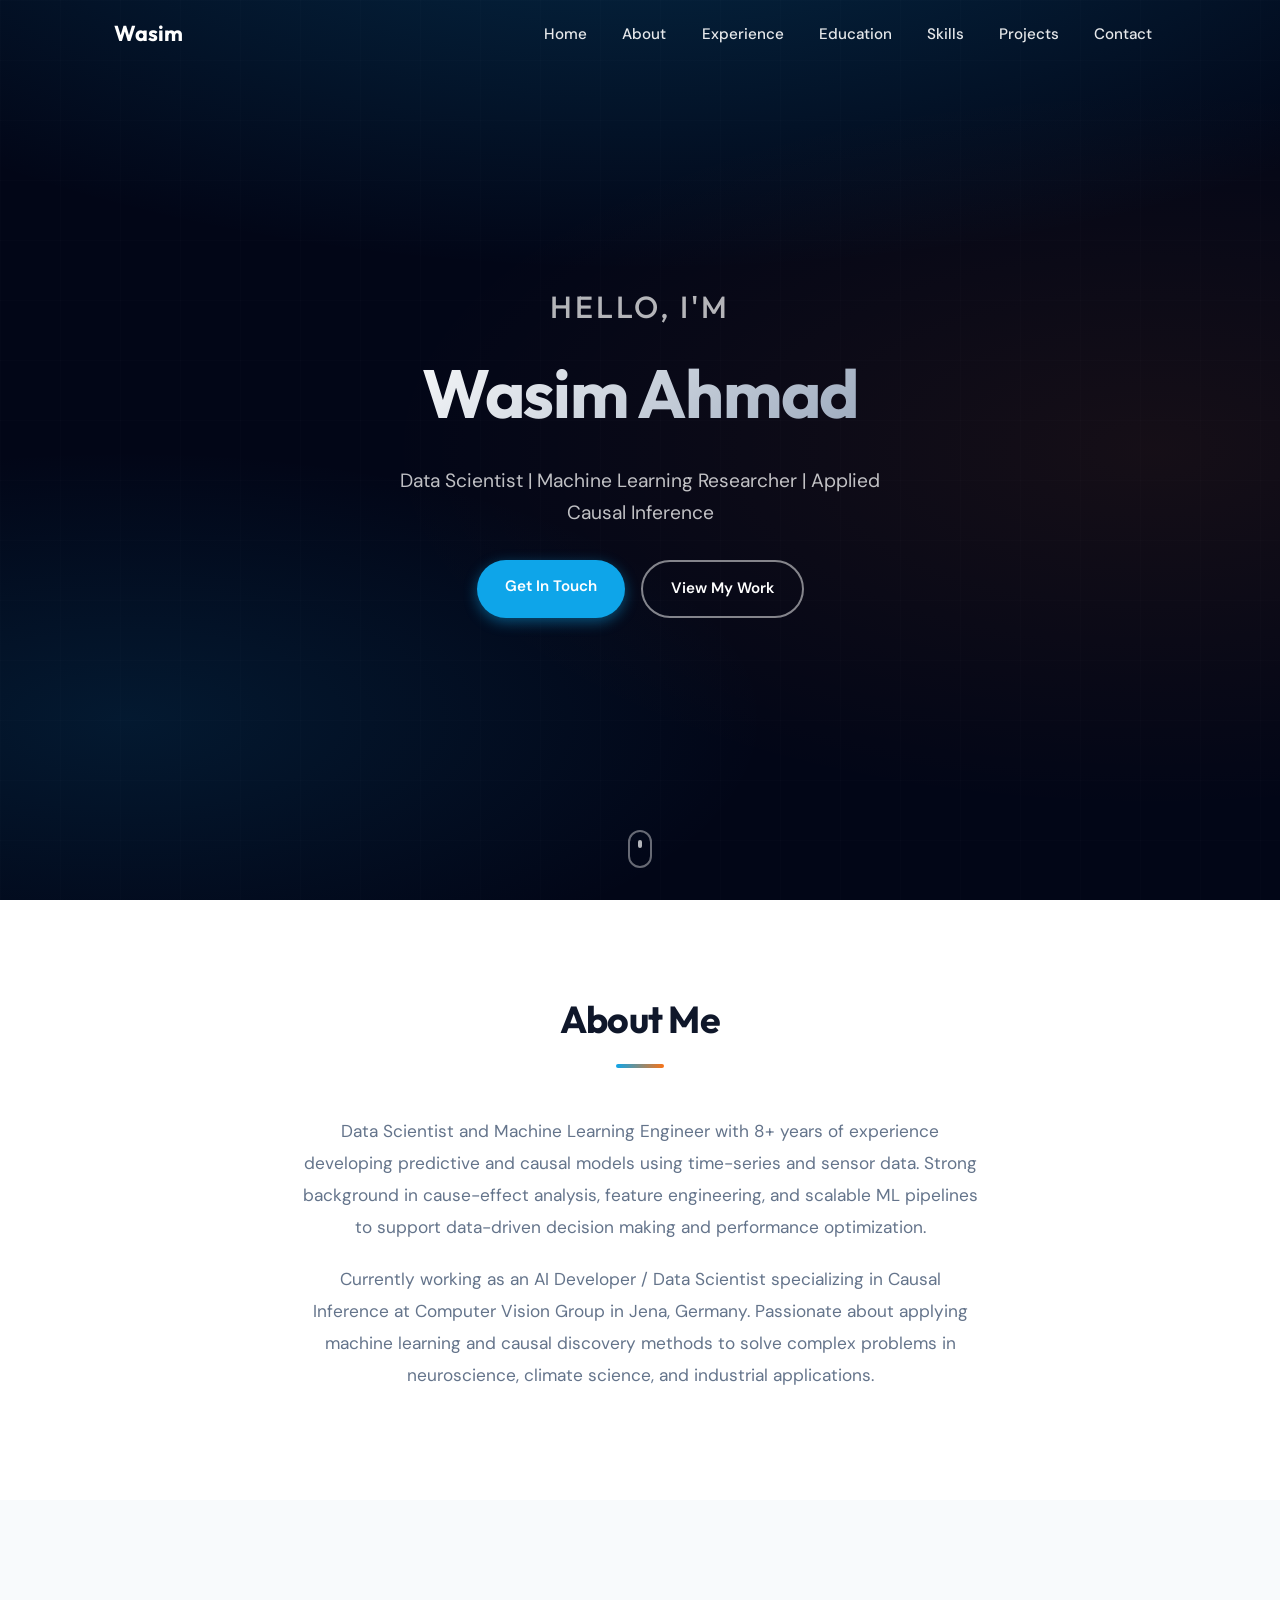
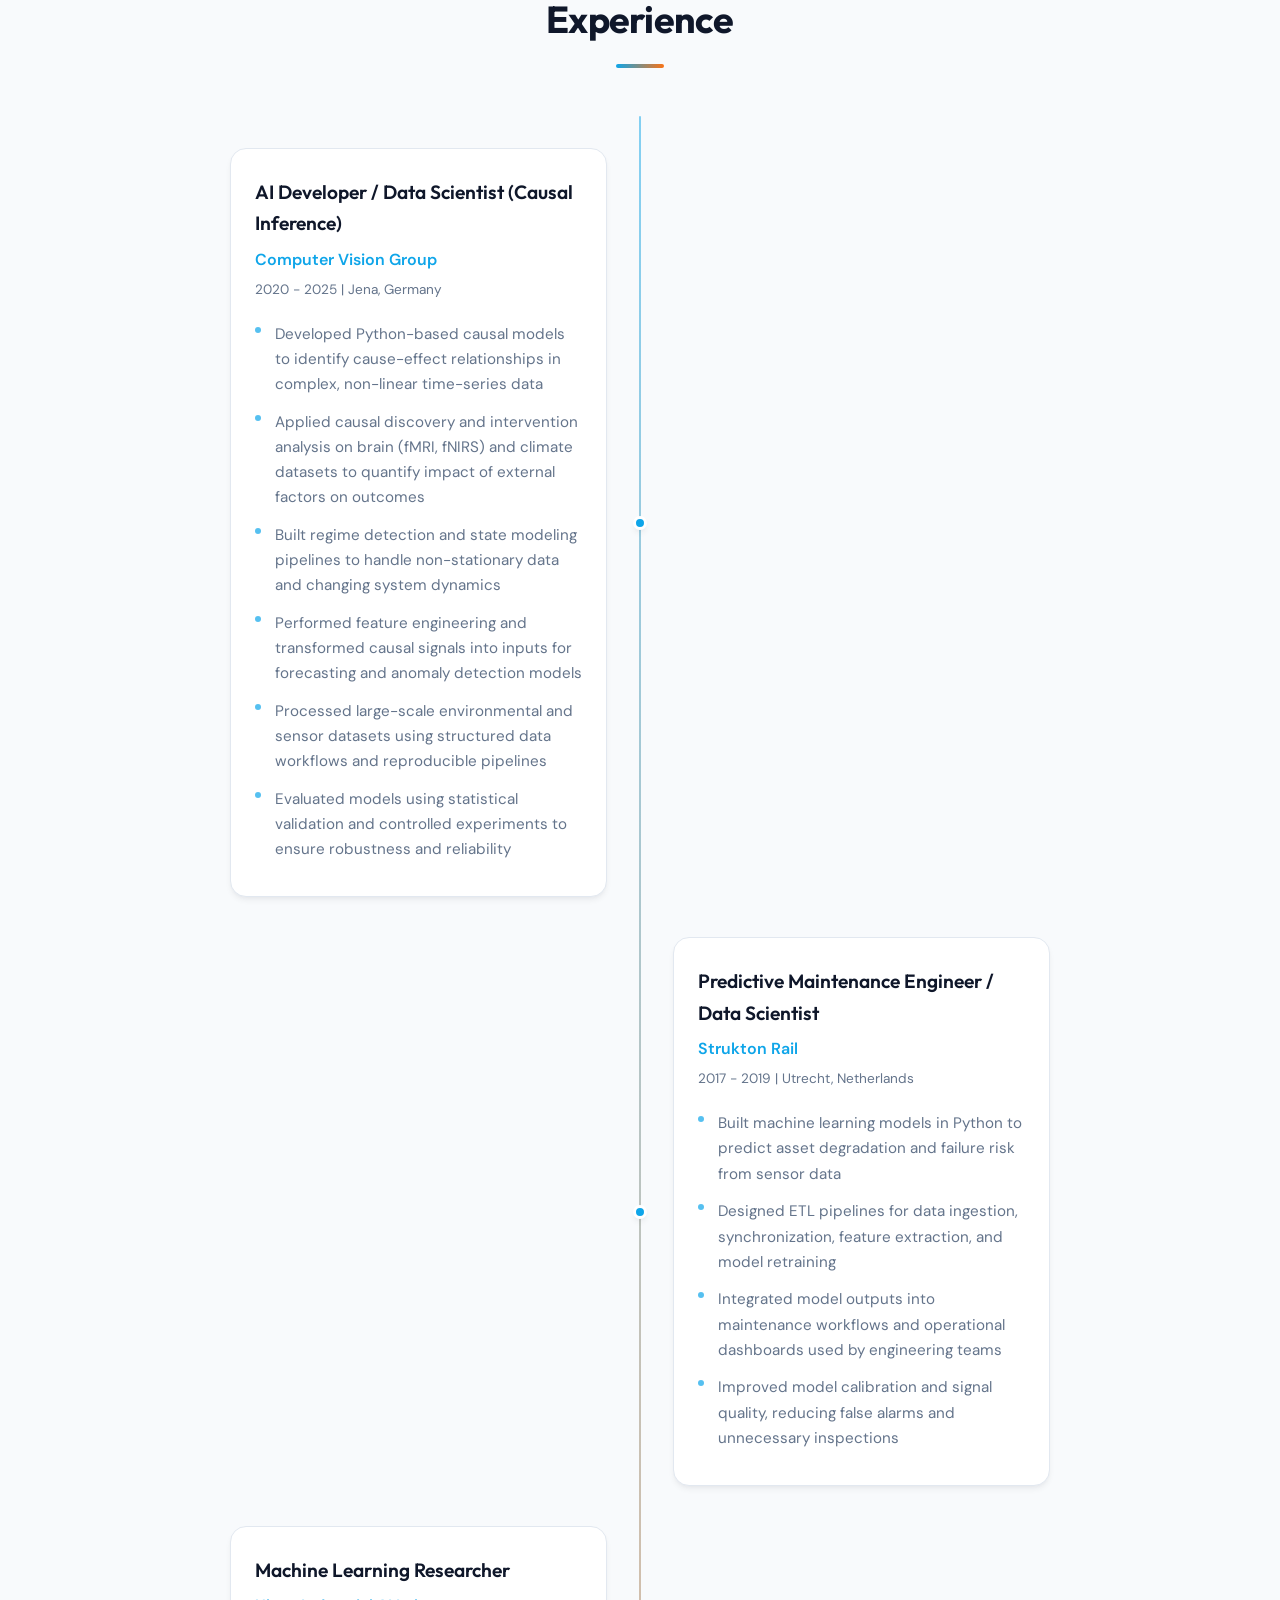
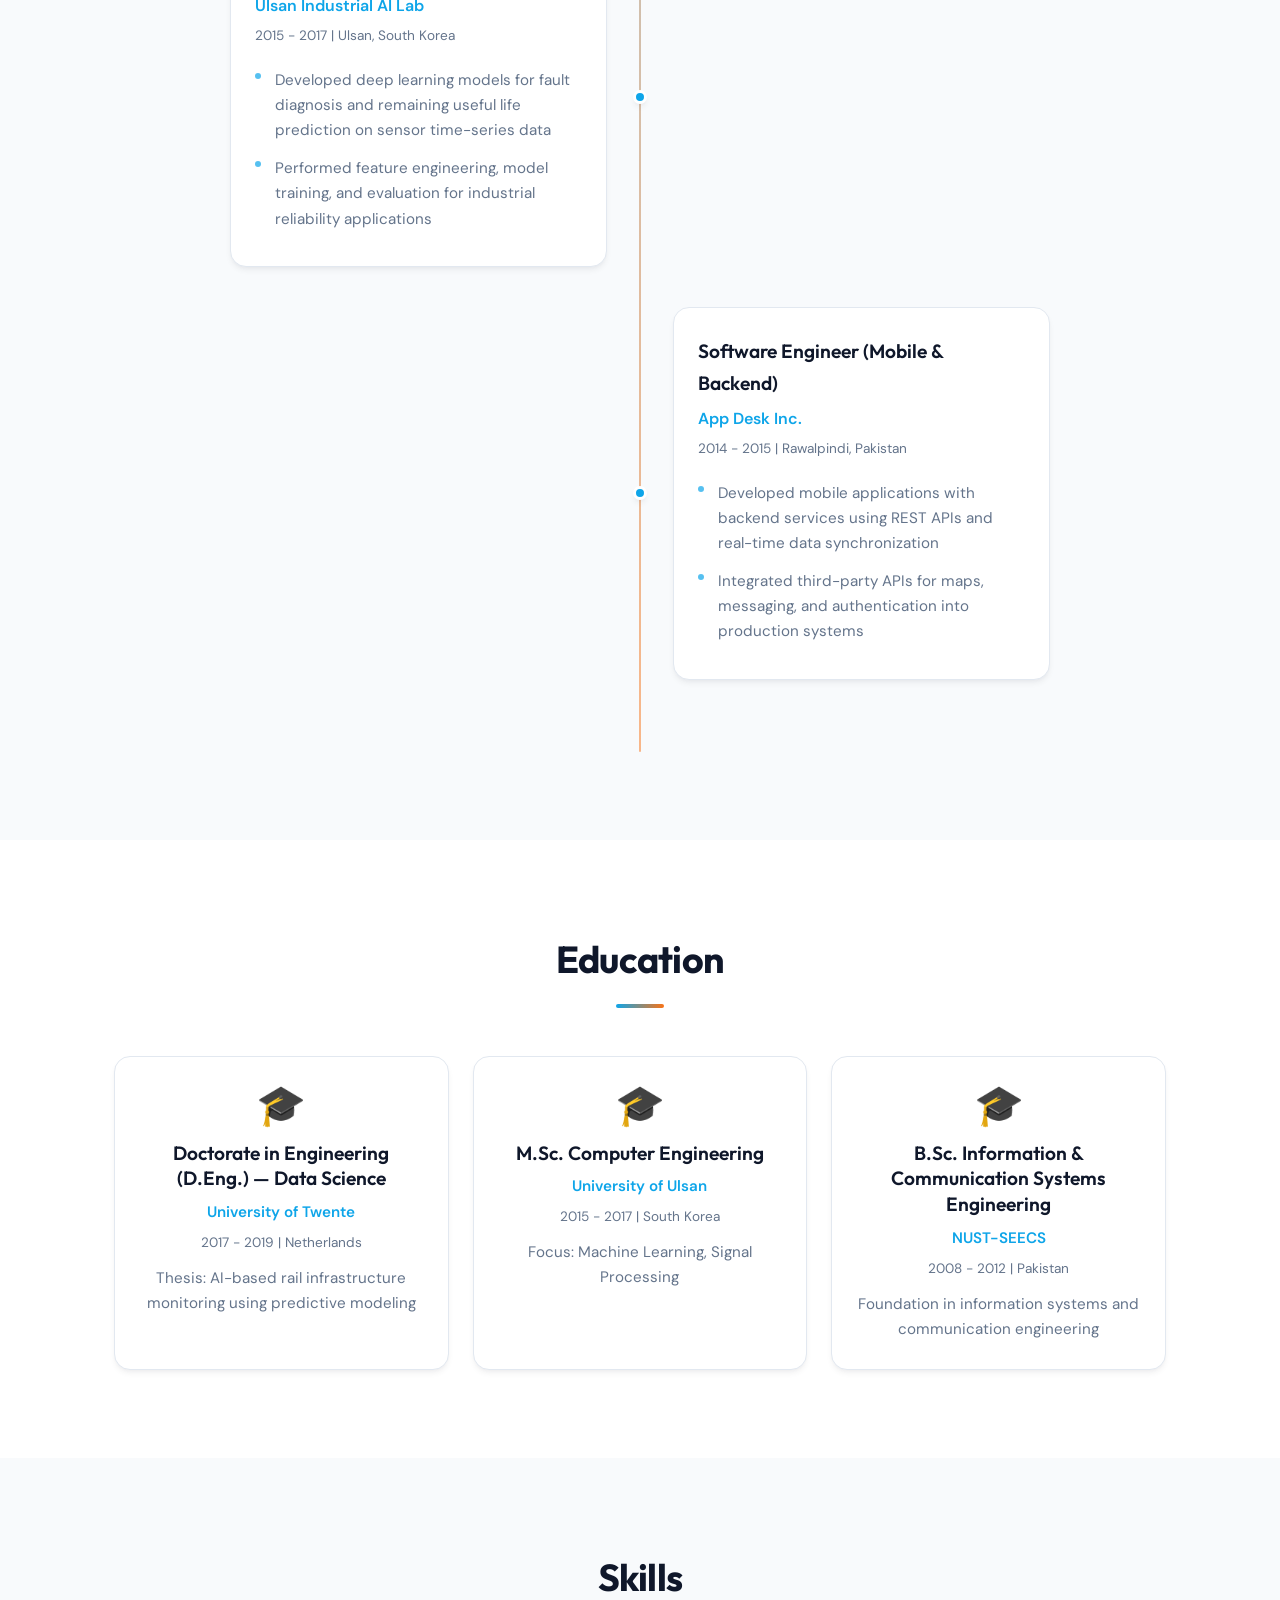
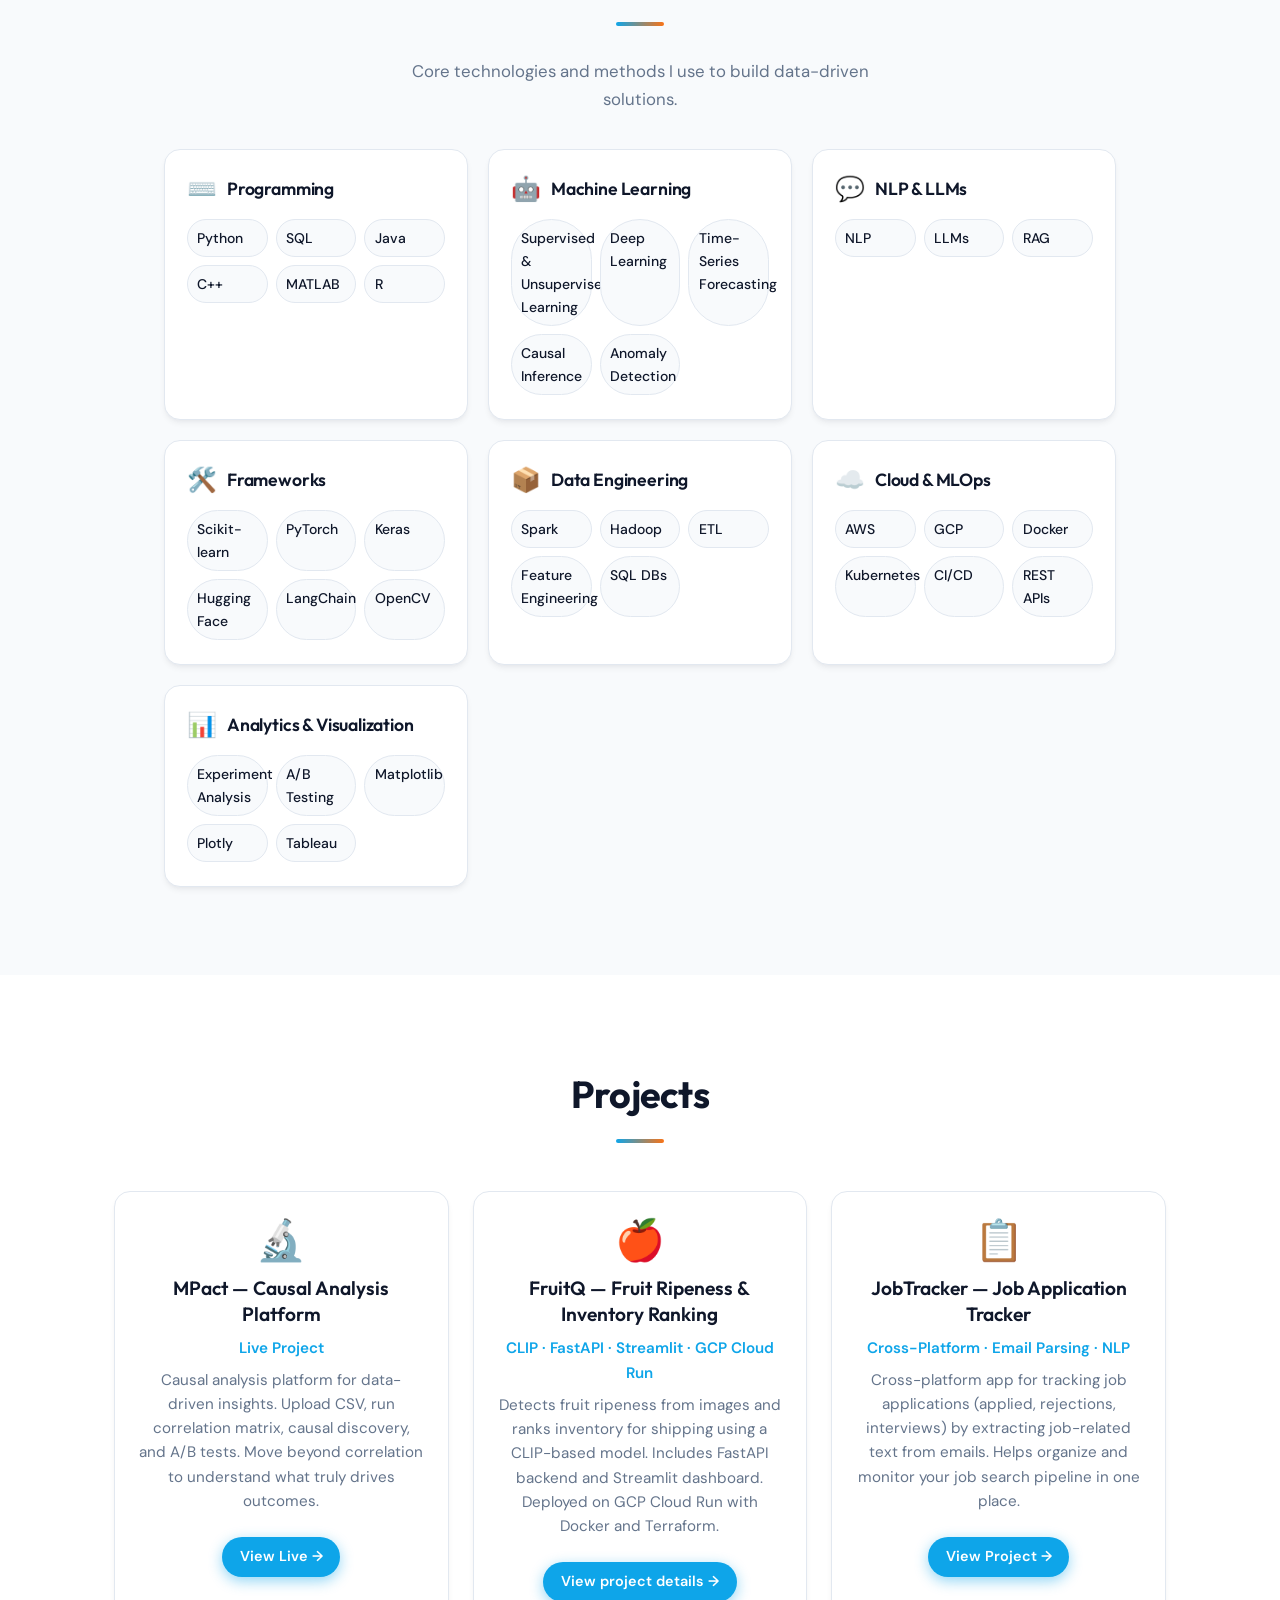
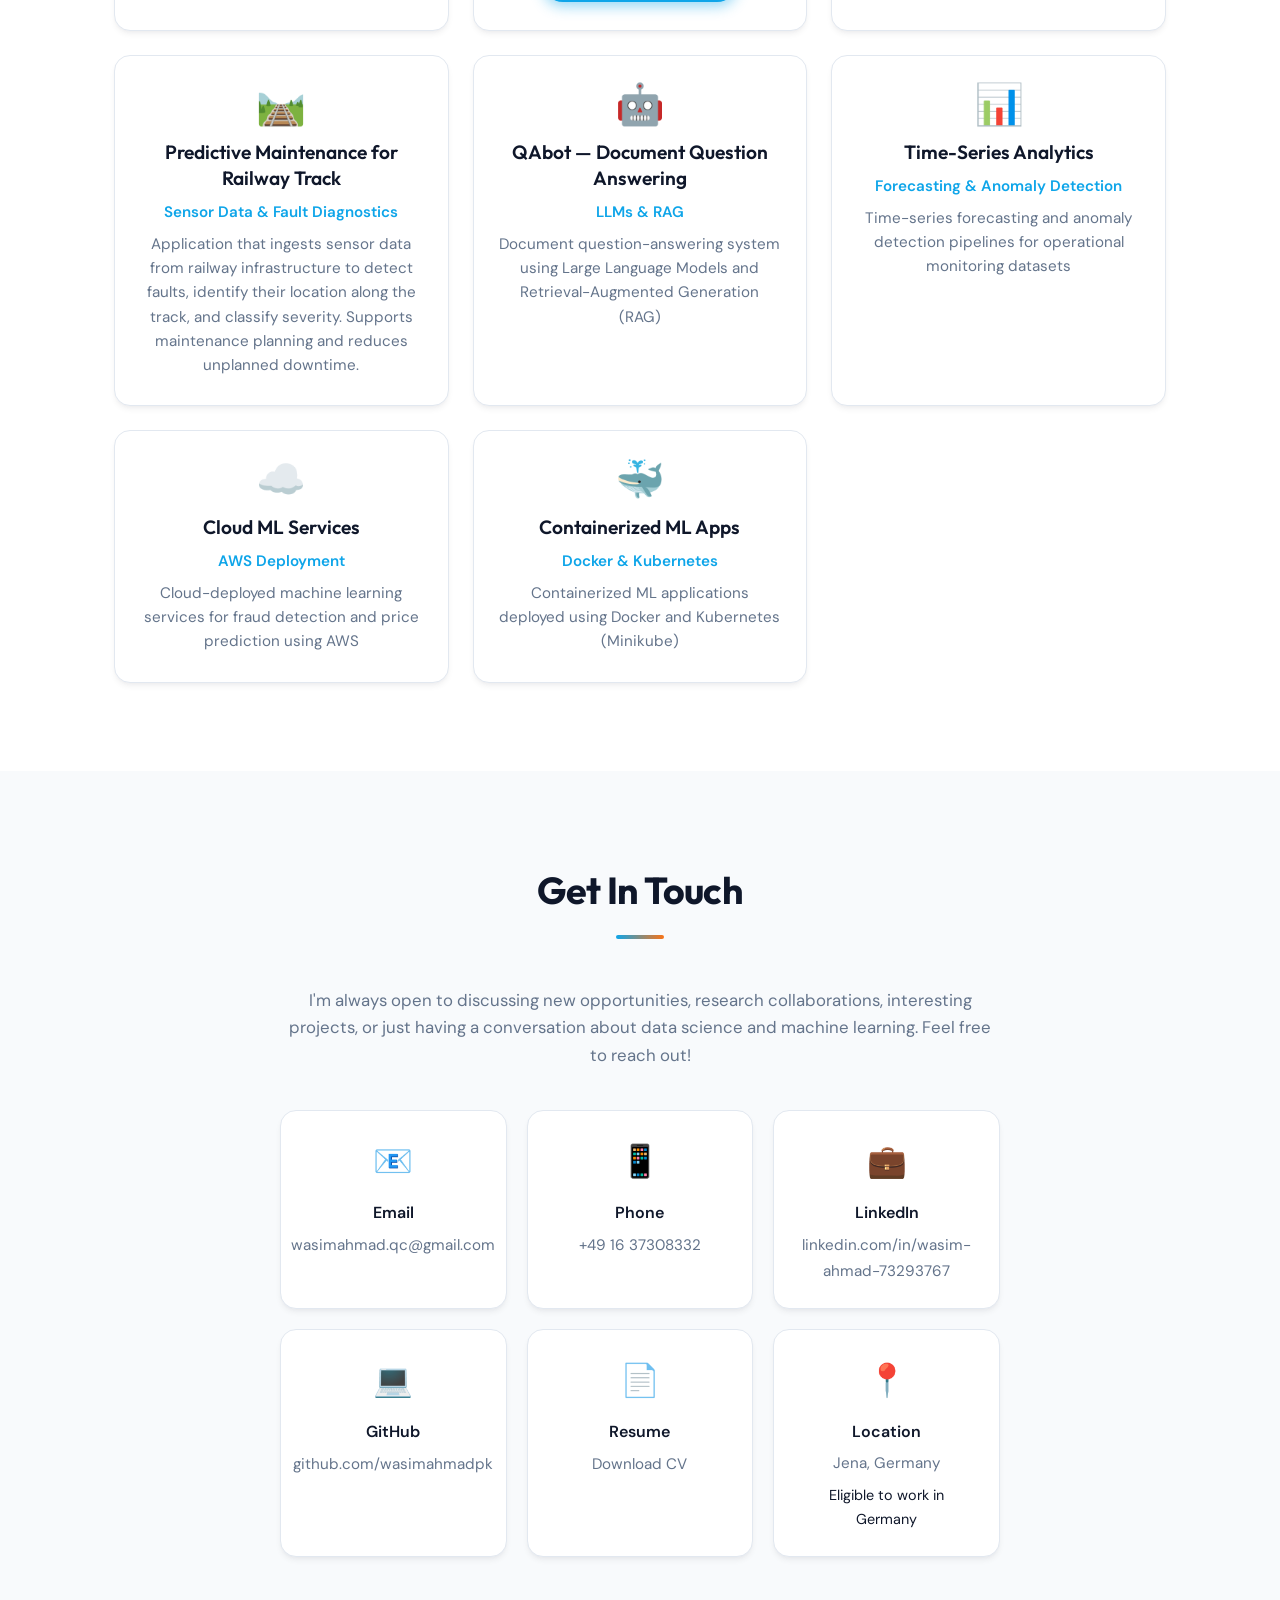
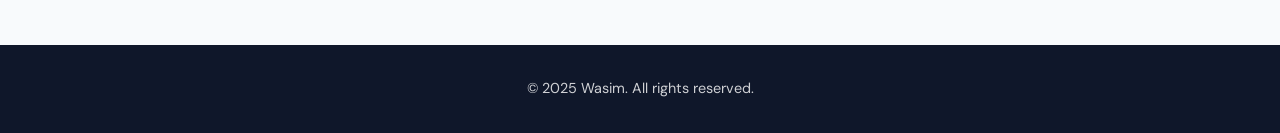
==== commit 0118bd95: "Skills: n×m grid layout, 3 badge columns per row Made-with: Cursor" ====
--- a/index.html
+++ b/index.html
@@ -171,7 +171,7 @@
             <h2 class="section-title">Skills</h2>
             <p class="skills-intro">Core technologies and methods I use to build data-driven solutions.</p>
             <div class="skills-grid">
-                <div class="skill-card skill-card-wide">
+                <div class="skill-card">
                     <div class="skill-card-header">
                         <span class="skill-card-icon" aria-hidden="true">⌨️</span>
                         <h3 class="skill-card-title">Programming</h3>
@@ -185,7 +185,7 @@
                         <span class="skill-tag">R</span>
                     </div>
                 </div>
-                <div class="skill-card skill-card-wide">
+                <div class="skill-card">
                     <div class="skill-card-header">
                         <span class="skill-card-icon" aria-hidden="true">🤖</span>
                         <h3 class="skill-card-title">Machine Learning</h3>
@@ -250,7 +250,7 @@
                         <span class="skill-tag">REST APIs</span>
                     </div>
                 </div>
-                <div class="skill-card skill-card-wide">
+                <div class="skill-card">
                     <div class="skill-card-header">
                         <span class="skill-card-icon" aria-hidden="true">📊</span>
                         <h3 class="skill-card-title">Analytics & Visualization</h3>
--- a/styles.css
+++ b/styles.css
@@ -560,7 +560,7 @@
 
 .skills-grid {
     display: grid;
-    grid-template-columns: repeat(2, 1fr);
+    grid-template-columns: repeat(3, 1fr);
     gap: 1.25rem;
 }
 
@@ -579,10 +579,6 @@
     border-color: rgba(14, 165, 233, 0.25);
 }
 
-.skill-card-wide {
-    grid-column: span 2;
-}
-
 .skill-card-header {
     display: flex;
     align-items: center;
@@ -605,13 +601,13 @@
 }
 
 .skill-tags {
-    display: flex;
-    flex-wrap: wrap;
+    display: grid;
+    grid-template-columns: repeat(3, minmax(0, 1fr));
     gap: 0.5rem;
 }
 
 .skill-tag {
-    padding: 0.4rem 0.85rem;
+    padding: 0.4rem 0.6rem;
     background: var(--bg-section);
     color: var(--text);
     border: 1px solid var(--border);
@@ -807,11 +803,7 @@
     }
 
     .skills-grid {
-        grid-template-columns: 1fr;
-    }
-
-    .skill-card-wide {
-        grid-column: span 1;
+        grid-template-columns: repeat(2, 1fr);
     }
 
     .contact-info {
@@ -831,4 +823,12 @@
         width: 100%;
         text-align: center;
     }
-}
+
+    .skills-grid {
+        grid-template-columns: 1fr;
+    }
+
+    .skill-tags {
+        grid-template-columns: repeat(2, minmax(0, 1fr));
+    }
+}
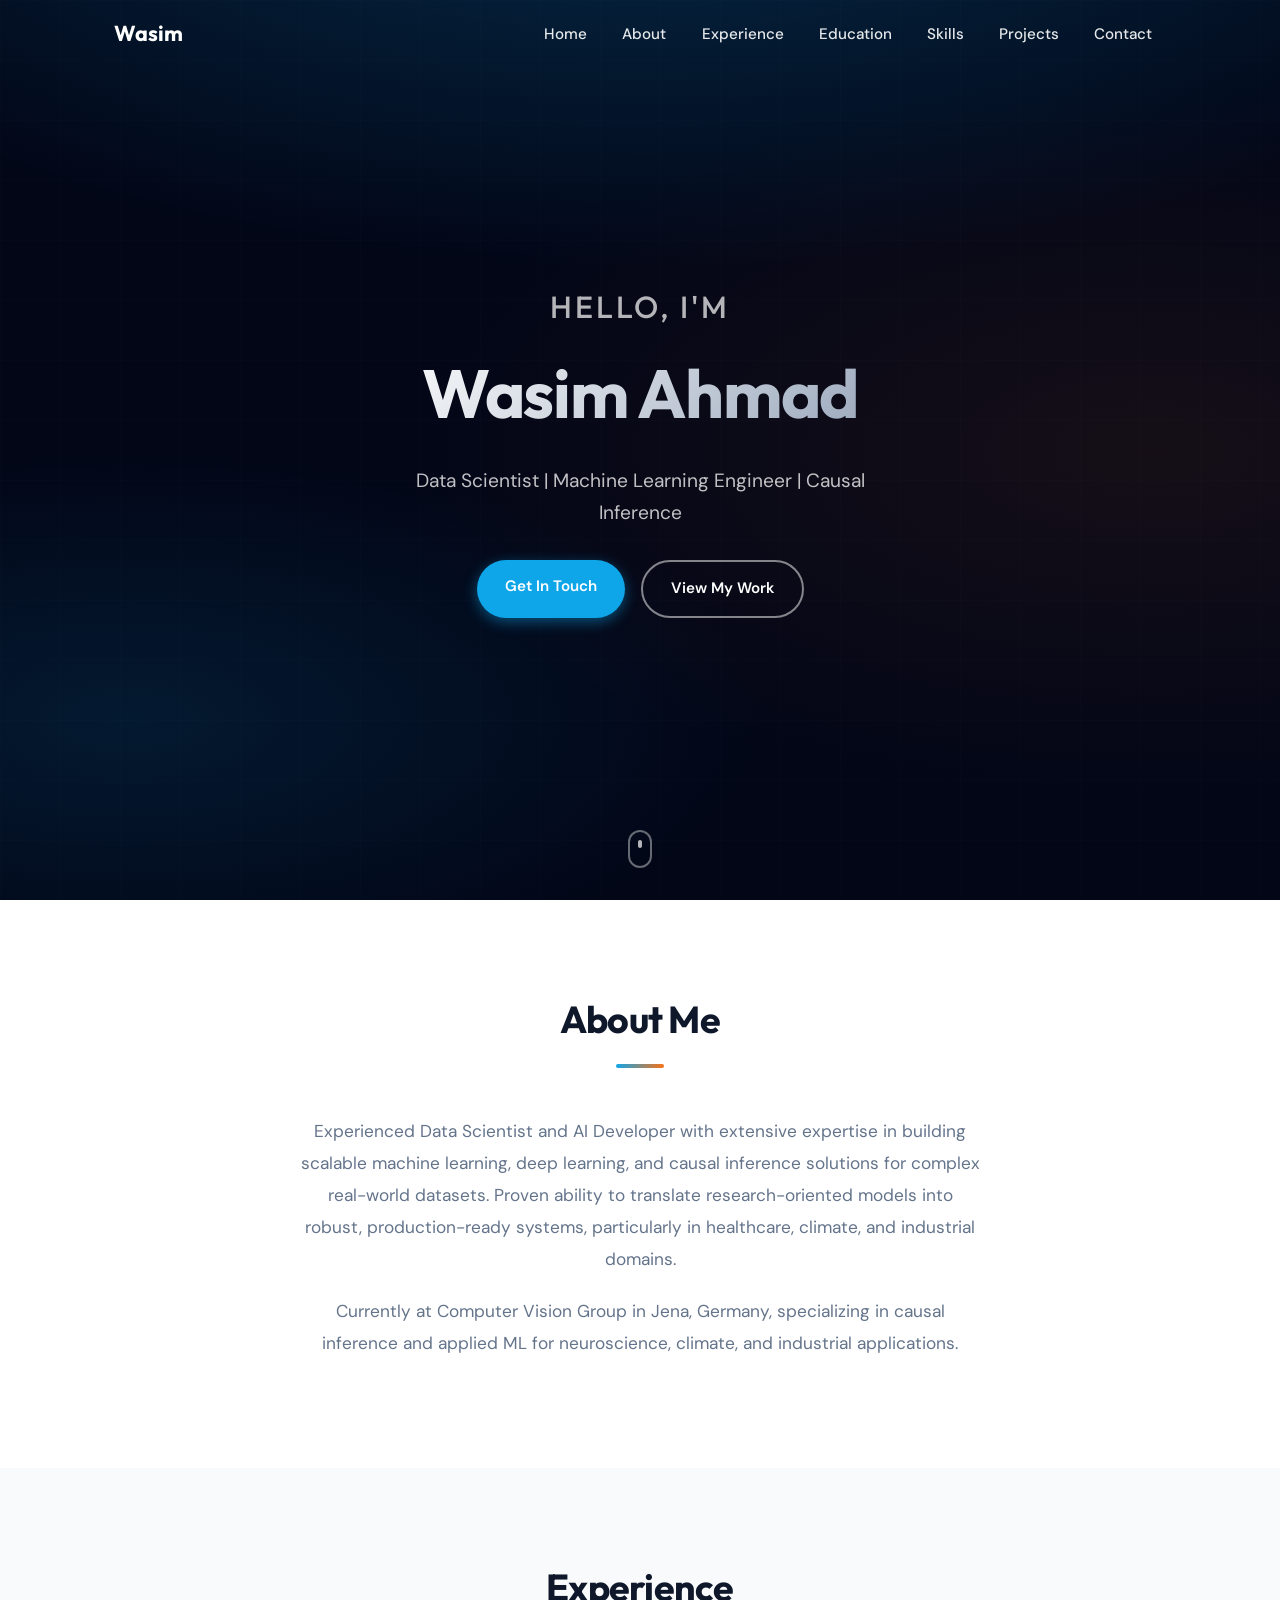
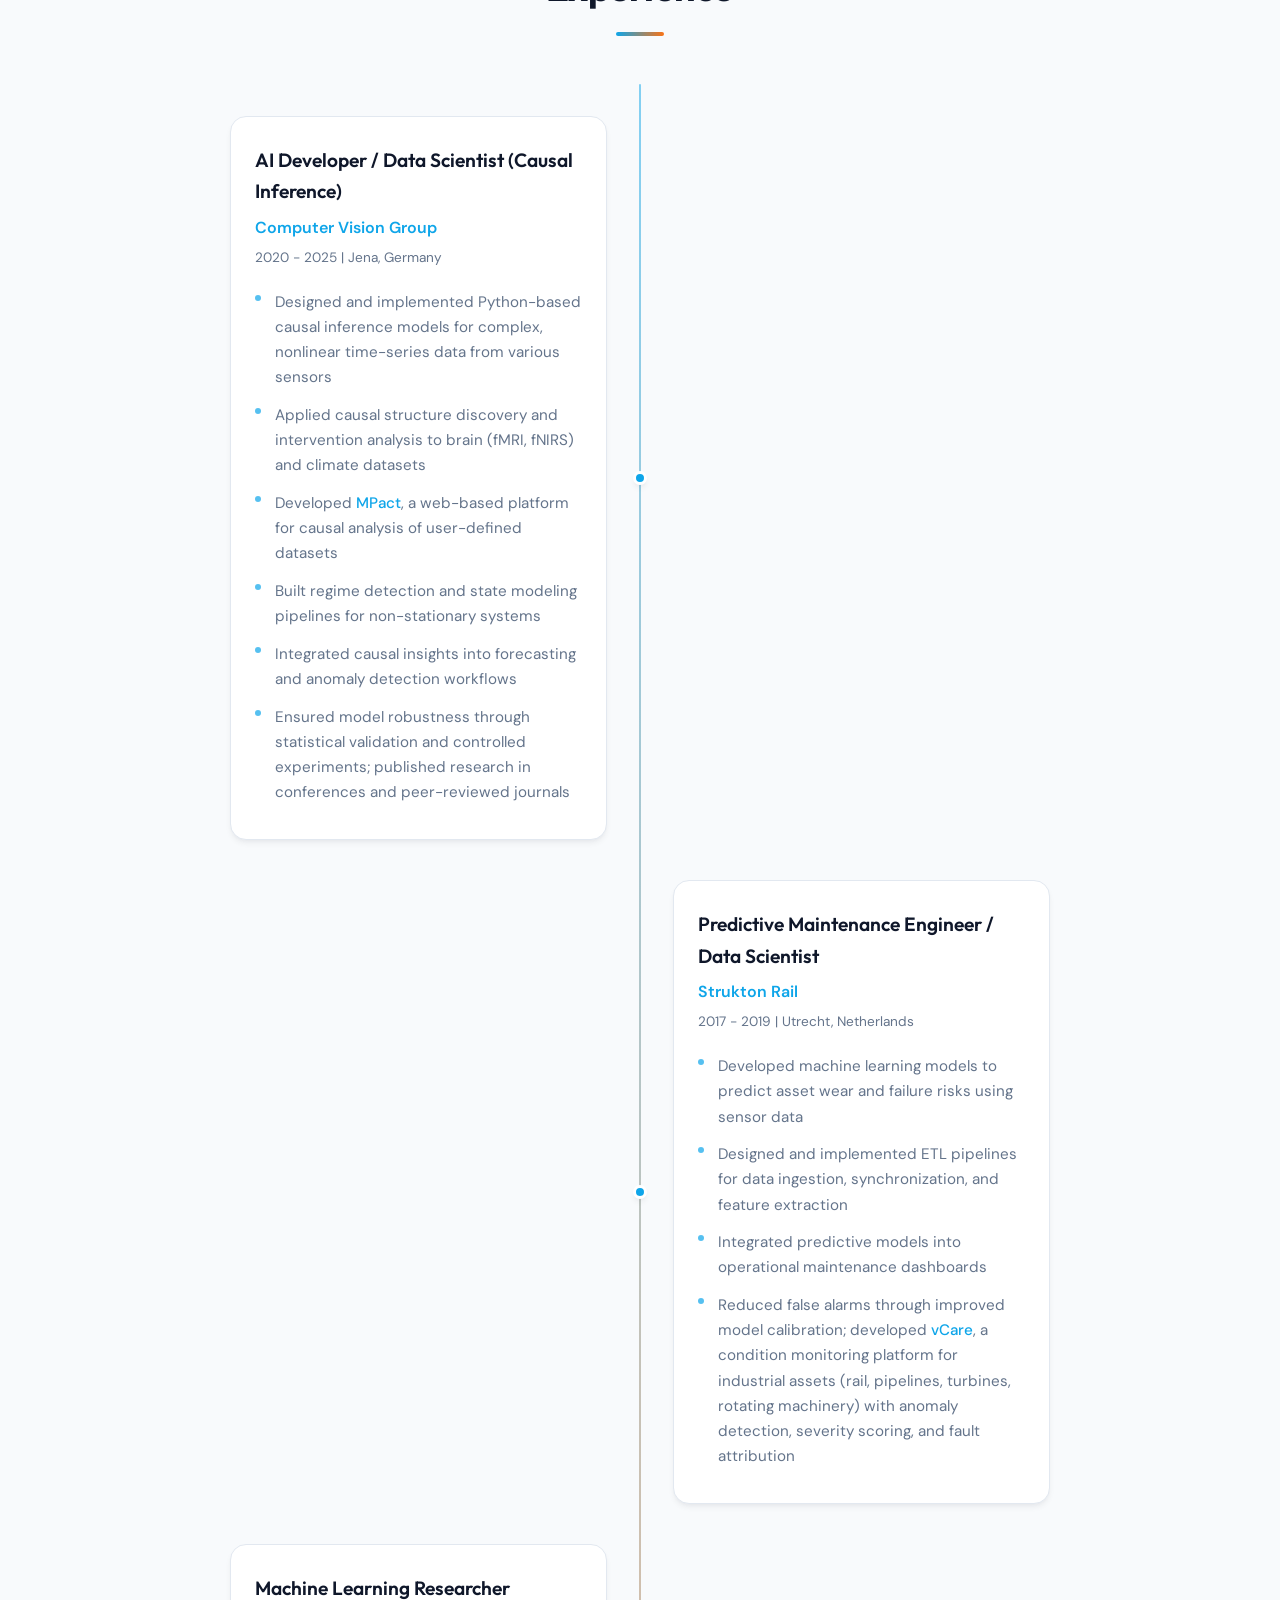
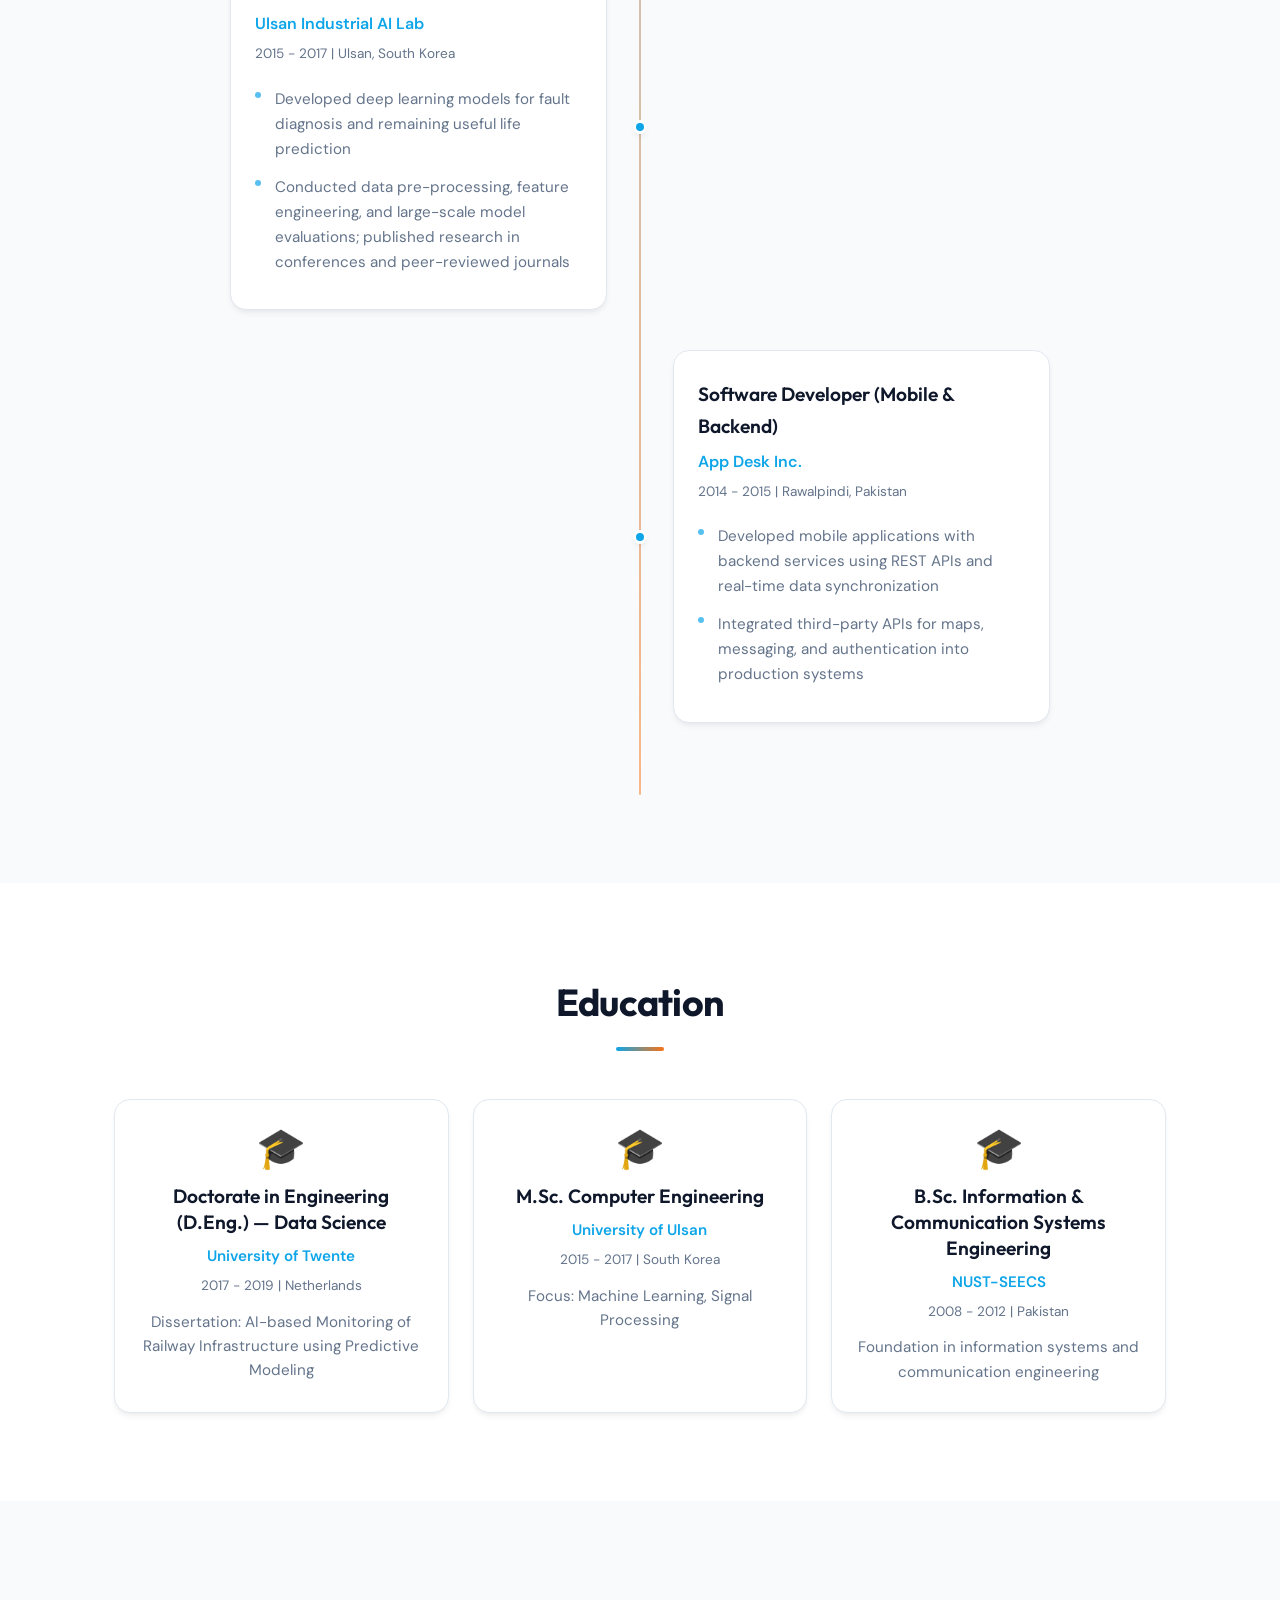
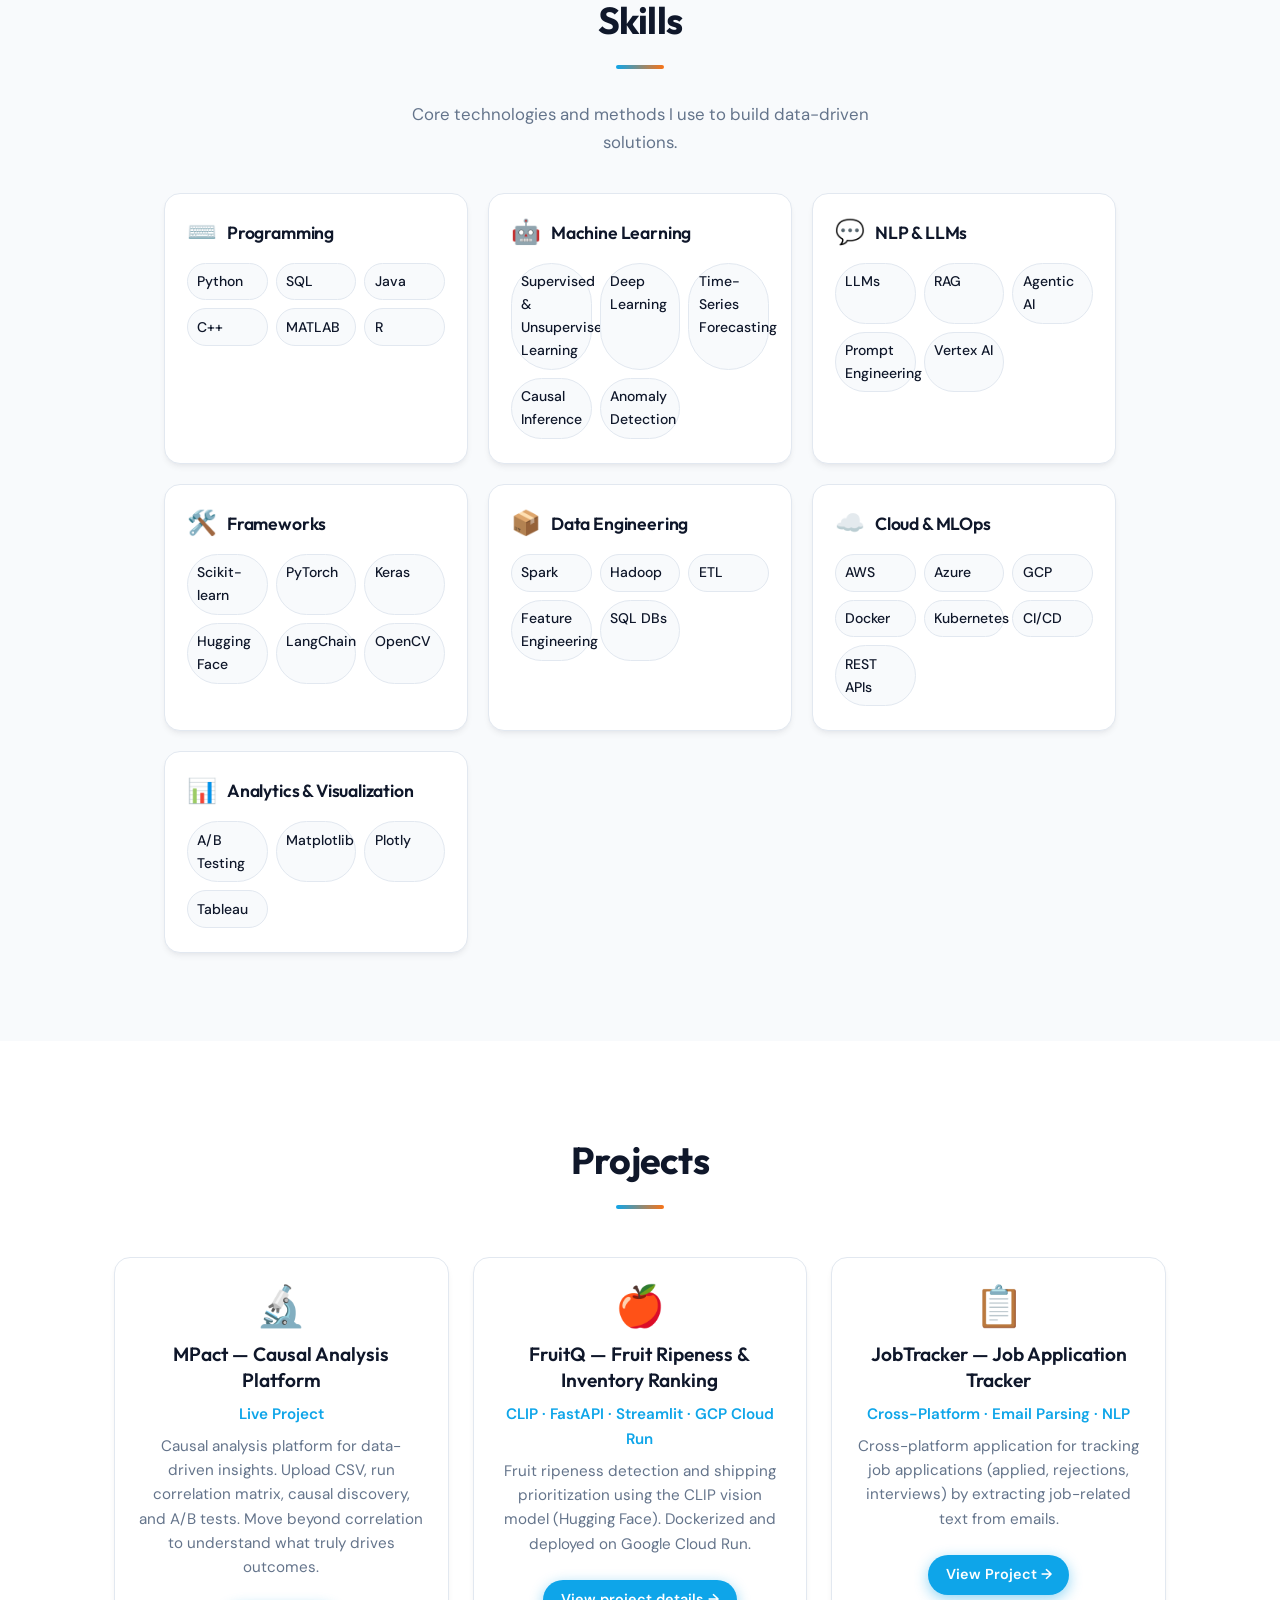
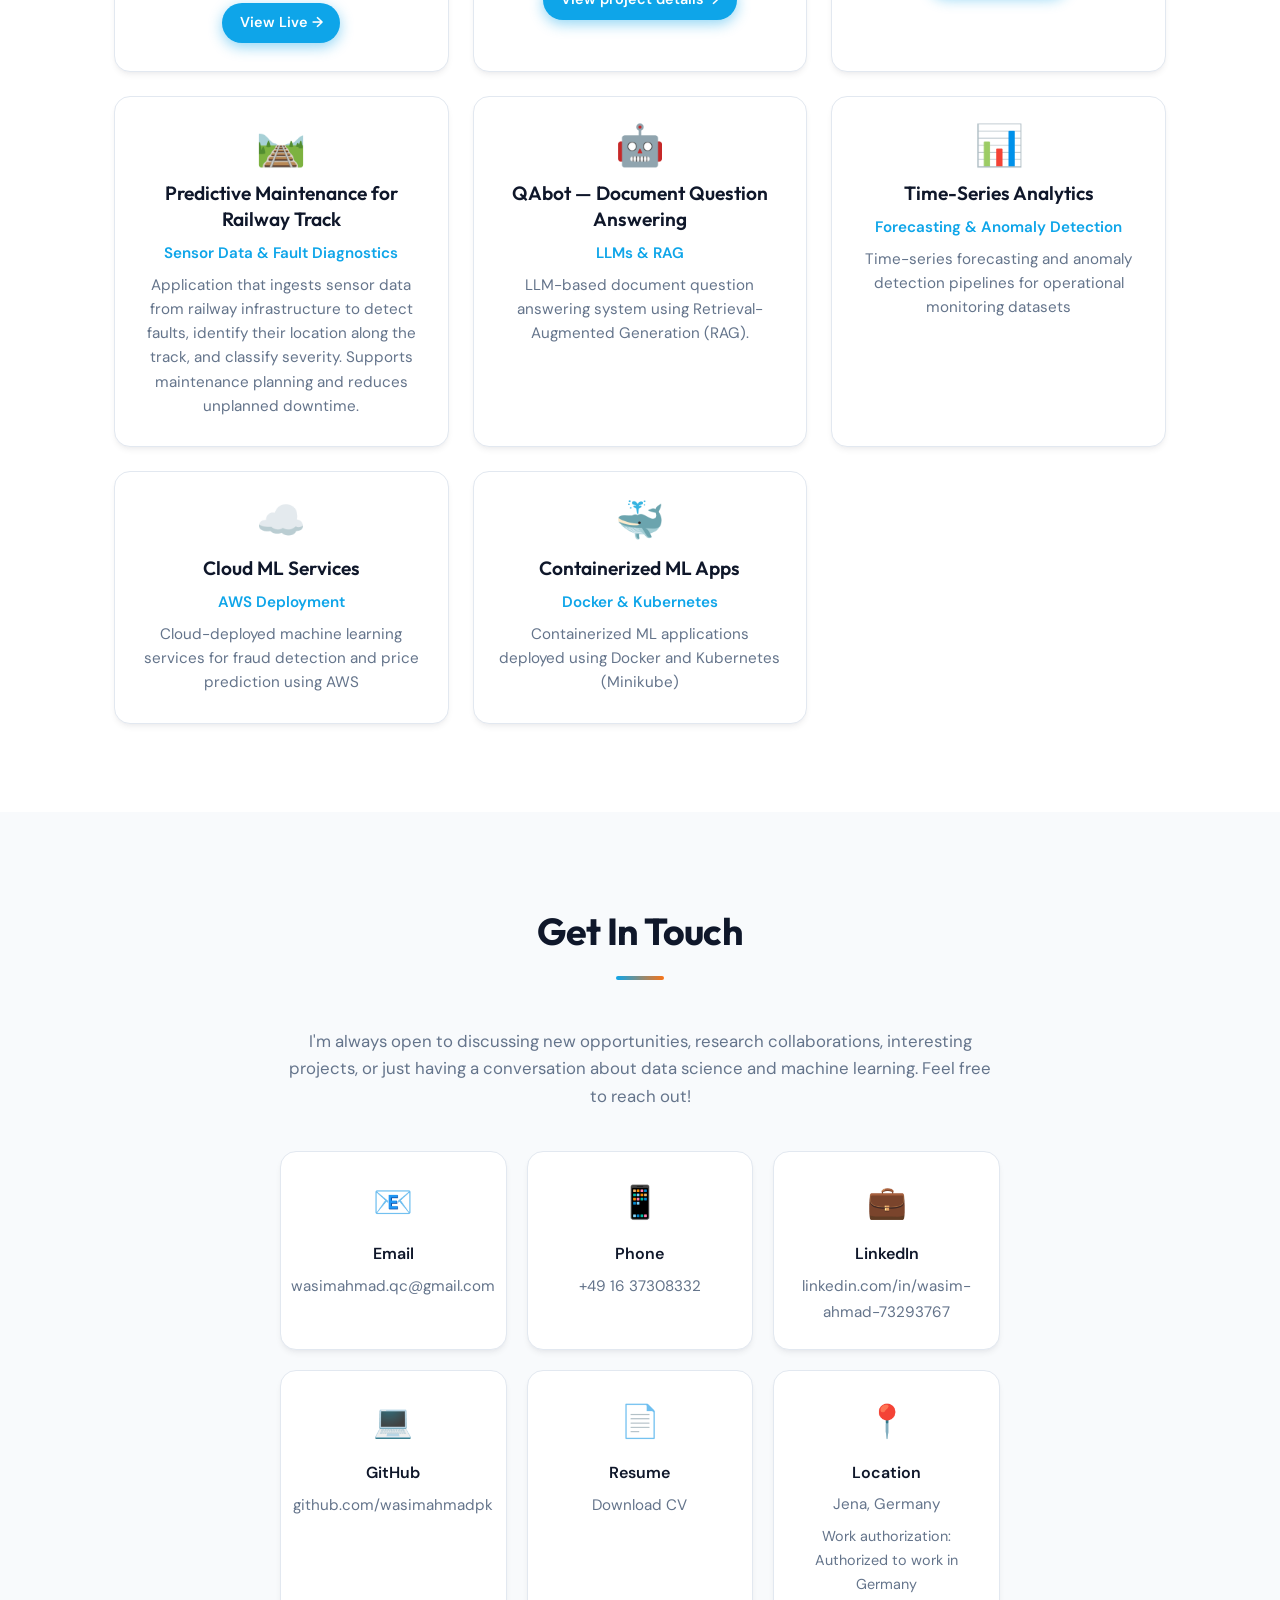
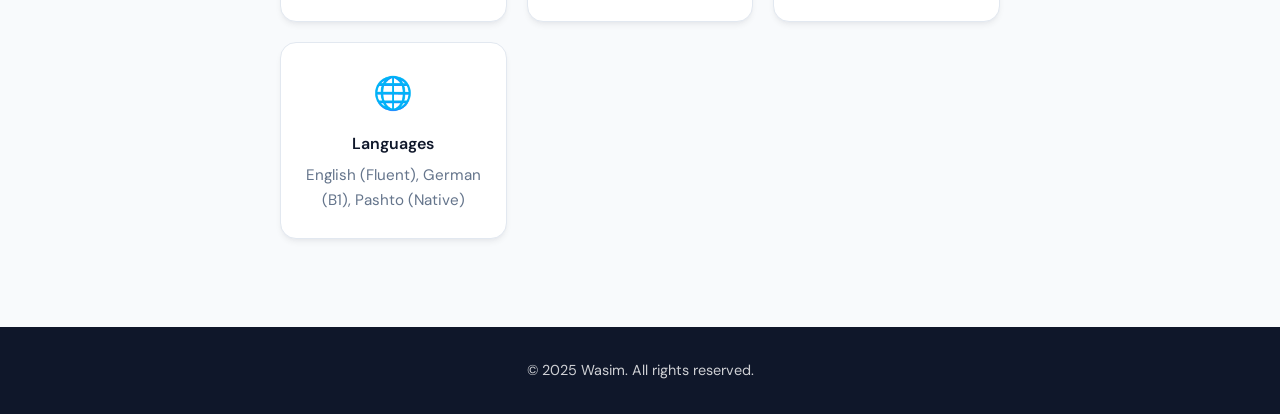
==== commit 8e1a8126: "Sync portfolio with latest CV: profile, experience, skills, projects, contact, languages Made-with: " ====
--- a/index.html
+++ b/index.html
@@ -38,7 +38,7 @@
                 <span class="greeting">Hello, I'm</span>
                 <span class="name">Wasim Ahmad</span>
             </h1>
-            <p class="hero-subtitle">Data Scientist | Machine Learning Researcher | Applied Causal Inference</p>
+            <p class="hero-subtitle">Data Scientist | Machine Learning Engineer | Causal Inference</p>
             <div class="hero-buttons">
                 <a href="#contact" class="btn btn-primary">Get In Touch</a>
                 <a href="#experience" class="btn btn-secondary">View My Work</a>
@@ -56,16 +56,14 @@
             <div class="about-content">
                 <div class="about-text">
                     <p class="about-description">
-                        Data Scientist and Machine Learning Engineer with 8+ years of experience developing 
-                        predictive and causal models using time-series and sensor data. Strong background in 
-                        cause-effect analysis, feature engineering, and scalable ML pipelines to support 
-                        data-driven decision making and performance optimization.
+                        Experienced Data Scientist and AI Developer with extensive expertise in building scalable 
+                        machine learning, deep learning, and causal inference solutions for complex real-world 
+                        datasets. Proven ability to translate research-oriented models into robust, production-ready 
+                        systems, particularly in healthcare, climate, and industrial domains.
                     </p>
                     <p class="about-description">
-                        Currently working as an AI Developer / Data Scientist specializing in Causal Inference 
-                        at Computer Vision Group in Jena, Germany. Passionate about applying machine learning 
-                        and causal discovery methods to solve complex problems in neuroscience, climate science, 
-                        and industrial applications.
+                        Currently at Computer Vision Group in Jena, Germany, specializing in causal inference 
+                        and applied ML for neuroscience, climate, and industrial applications.
                     </p>
                 </div>
             </div>
@@ -84,12 +82,12 @@
                         <p class="timeline-company">Computer Vision Group</p>
                         <p class="timeline-date">2020 - 2025 | Jena, Germany</p>
                         <ul class="timeline-description">
-                            <li>Developed Python-based causal models to identify cause-effect relationships in complex, non-linear time-series data</li>
-                            <li>Applied causal discovery and intervention analysis on brain (fMRI, fNIRS) and climate datasets to quantify impact of external factors on outcomes</li>
-                            <li>Built regime detection and state modeling pipelines to handle non-stationary data and changing system dynamics</li>
-                            <li>Performed feature engineering and transformed causal signals into inputs for forecasting and anomaly detection models</li>
-                            <li>Processed large-scale environmental and sensor datasets using structured data workflows and reproducible pipelines</li>
-                            <li>Evaluated models using statistical validation and controlled experiments to ensure robustness and reliability</li>
+                            <li>Designed and implemented Python-based causal inference models for complex, nonlinear time-series data from various sensors</li>
+                            <li>Applied causal structure discovery and intervention analysis to brain (fMRI, fNIRS) and climate datasets</li>
+                            <li>Developed <a href="https://mpact-38bf.onrender.com" target="_blank" rel="noopener noreferrer">MPact</a>, a web-based platform for causal analysis of user-defined datasets</li>
+                            <li>Built regime detection and state modeling pipelines for non-stationary systems</li>
+                            <li>Integrated causal insights into forecasting and anomaly detection workflows</li>
+                            <li>Ensured model robustness through statistical validation and controlled experiments; published research in conferences and peer-reviewed journals</li>
                         </ul>
                     </div>
                 </div>
@@ -100,10 +98,10 @@
                         <p class="timeline-company">Strukton Rail</p>
                         <p class="timeline-date">2017 - 2019 | Utrecht, Netherlands</p>
                         <ul class="timeline-description">
-                            <li>Built machine learning models in Python to predict asset degradation and failure risk from sensor data</li>
-                            <li>Designed ETL pipelines for data ingestion, synchronization, feature extraction, and model retraining</li>
-                            <li>Integrated model outputs into maintenance workflows and operational dashboards used by engineering teams</li>
-                            <li>Improved model calibration and signal quality, reducing false alarms and unnecessary inspections</li>
+                            <li>Developed machine learning models to predict asset wear and failure risks using sensor data</li>
+                            <li>Designed and implemented ETL pipelines for data ingestion, synchronization, and feature extraction</li>
+                            <li>Integrated predictive models into operational maintenance dashboards</li>
+                            <li>Reduced false alarms through improved model calibration; developed <a href="https://vcare-lyart.vercel.app" target="_blank" rel="noopener noreferrer">vCare</a>, a condition monitoring platform for industrial assets (rail, pipelines, turbines, rotating machinery) with anomaly detection, severity scoring, and fault attribution</li>
                         </ul>
                     </div>
                 </div>
@@ -114,15 +112,15 @@
                         <p class="timeline-company">Ulsan Industrial AI Lab</p>
                         <p class="timeline-date">2015 - 2017 | Ulsan, South Korea</p>
                         <ul class="timeline-description">
-                            <li>Developed deep learning models for fault diagnosis and remaining useful life prediction on sensor time-series data</li>
-                            <li>Performed feature engineering, model training, and evaluation for industrial reliability applications</li>
+                            <li>Developed deep learning models for fault diagnosis and remaining useful life prediction</li>
+                            <li>Conducted data pre-processing, feature engineering, and large-scale model evaluations; published research in conferences and peer-reviewed journals</li>
                         </ul>
                     </div>
                 </div>
                 <div class="timeline-item">
                     <div class="timeline-marker"></div>
                     <div class="timeline-content">
-                        <h3 class="timeline-title">Software Engineer (Mobile & Backend)</h3>
+                        <h3 class="timeline-title">Software Developer (Mobile & Backend)</h3>
                         <p class="timeline-company">App Desk Inc.</p>
                         <p class="timeline-date">2014 - 2015 | Rawalpindi, Pakistan</p>
                         <ul class="timeline-description">
@@ -145,7 +143,7 @@
                     <h3 class="education-degree">Doctorate in Engineering (D.Eng.) — Data Science</h3>
                     <p class="education-institution">University of Twente</p>
                     <p class="education-date">2017 - 2019 | Netherlands</p>
-                    <p class="education-details">Thesis: AI-based rail infrastructure monitoring using predictive modeling</p>
+                    <p class="education-details">Dissertation: AI-based Monitoring of Railway Infrastructure using Predictive Modeling</p>
                 </div>
                 <div class="education-card">
                     <div class="education-icon">🎓</div>
@@ -204,9 +202,11 @@
                         <h3 class="skill-card-title">NLP & LLMs</h3>
                     </div>
                     <div class="skill-tags">
-                        <span class="skill-tag">NLP</span>
                         <span class="skill-tag">LLMs</span>
                         <span class="skill-tag">RAG</span>
+                        <span class="skill-tag">Agentic AI</span>
+                        <span class="skill-tag">Prompt Engineering</span>
+                        <span class="skill-tag">Vertex AI</span>
                     </div>
                 </div>
                 <div class="skill-card">
@@ -243,6 +243,7 @@
                     </div>
                     <div class="skill-tags">
                         <span class="skill-tag">AWS</span>
+                        <span class="skill-tag">Azure</span>
                         <span class="skill-tag">GCP</span>
                         <span class="skill-tag">Docker</span>
                         <span class="skill-tag">Kubernetes</span>
@@ -256,7 +257,6 @@
                         <h3 class="skill-card-title">Analytics & Visualization</h3>
                     </div>
                     <div class="skill-tags">
-                        <span class="skill-tag">Experiment Analysis</span>
                         <span class="skill-tag">A/B Testing</span>
                         <span class="skill-tag">Matplotlib</span>
                         <span class="skill-tag">Plotly</span>
@@ -283,14 +283,14 @@
                     <div class="education-icon">🍎</div>
                     <h3 class="education-degree">FruitQ — Fruit Ripeness & Inventory Ranking</h3>
                     <p class="education-institution">CLIP · FastAPI · Streamlit · GCP Cloud Run</p>
-                    <p class="education-details">Detects fruit ripeness from images and ranks inventory for shipping using a CLIP-based model. Includes FastAPI backend and Streamlit dashboard. Deployed on GCP Cloud Run with Docker and Terraform.</p>
+                    <p class="education-details">Fruit ripeness detection and shipping prioritization using the CLIP vision model (Hugging Face). Dockerized and deployed on Google Cloud Run.</p>
                     <a href="fruitq.html" class="btn btn-primary project-link">View project details →</a>
                 </div>
                 <div class="education-card project-card-featured">
                     <div class="education-icon">📋</div>
                     <h3 class="education-degree">JobTracker — Job Application Tracker</h3>
                     <p class="education-institution">Cross-Platform · Email Parsing · NLP</p>
-                    <p class="education-details">Cross-platform app for tracking job applications (applied, rejections, interviews) by extracting job-related text from emails. Helps organize and monitor your job search pipeline in one place.</p>
+                    <p class="education-details">Cross-platform application for tracking job applications (applied, rejections, interviews) by extracting job-related text from emails.</p>
                     <a href="#" target="_blank" rel="noopener noreferrer" class="btn btn-primary project-link">View Project →</a>
                 </div>
                 <div class="education-card">
@@ -303,7 +303,7 @@
                     <div class="education-icon">🤖</div>
                     <h3 class="education-degree">QAbot — Document Question Answering</h3>
                     <p class="education-institution">LLMs & RAG</p>
-                    <p class="education-details">Document question-answering system using Large Language Models and Retrieval-Augmented Generation (RAG)</p>
+                    <p class="education-details">LLM-based document question answering system using Retrieval-Augmented Generation (RAG).</p>
                 </div>
                 <div class="education-card">
                     <div class="education-icon">📊</div>
@@ -377,7 +377,14 @@
                         <div class="contact-details">
                             <h4>Location</h4>
                             <p>Jena, Germany</p>
-                            <p style="font-size: 0.9rem; color: var(--text-secondary); margin-top: 0.5rem;">Eligible to work in Germany</p>
+                            <p style="font-size: 0.9rem; color: var(--text-muted); margin-top: 0.5rem;">Work authorization: Authorized to work in Germany</p>
+                        </div>
+                    </div>
+                    <div class="contact-item">
+                        <div class="contact-icon">🌐</div>
+                        <div class="contact-details">
+                            <h4>Languages</h4>
+                            <p>English (Fluent), German (B1), Pashto (Native)</p>
                         </div>
                     </div>
                 </div>
--- a/styles.css
+++ b/styles.css
@@ -475,6 +475,16 @@
     opacity: 0.7;
 }
 
+.timeline-description a {
+    color: var(--primary);
+    font-weight: 500;
+    text-decoration: none;
+}
+
+.timeline-description a:hover {
+    text-decoration: underline;
+}
+
 /* Education & Project cards */
 .education-grid {
     display: grid;
@@ -802,12 +812,14 @@
         grid-template-columns: 1fr;
     }
 
+    .contact-info {
+        grid-template-columns: 1fr;
+    }
+}
+
+@media (max-width: 640px) {
     .skills-grid {
         grid-template-columns: repeat(2, 1fr);
-    }
-
-    .contact-info {
-        grid-template-columns: 1fr;
     }
 }
 
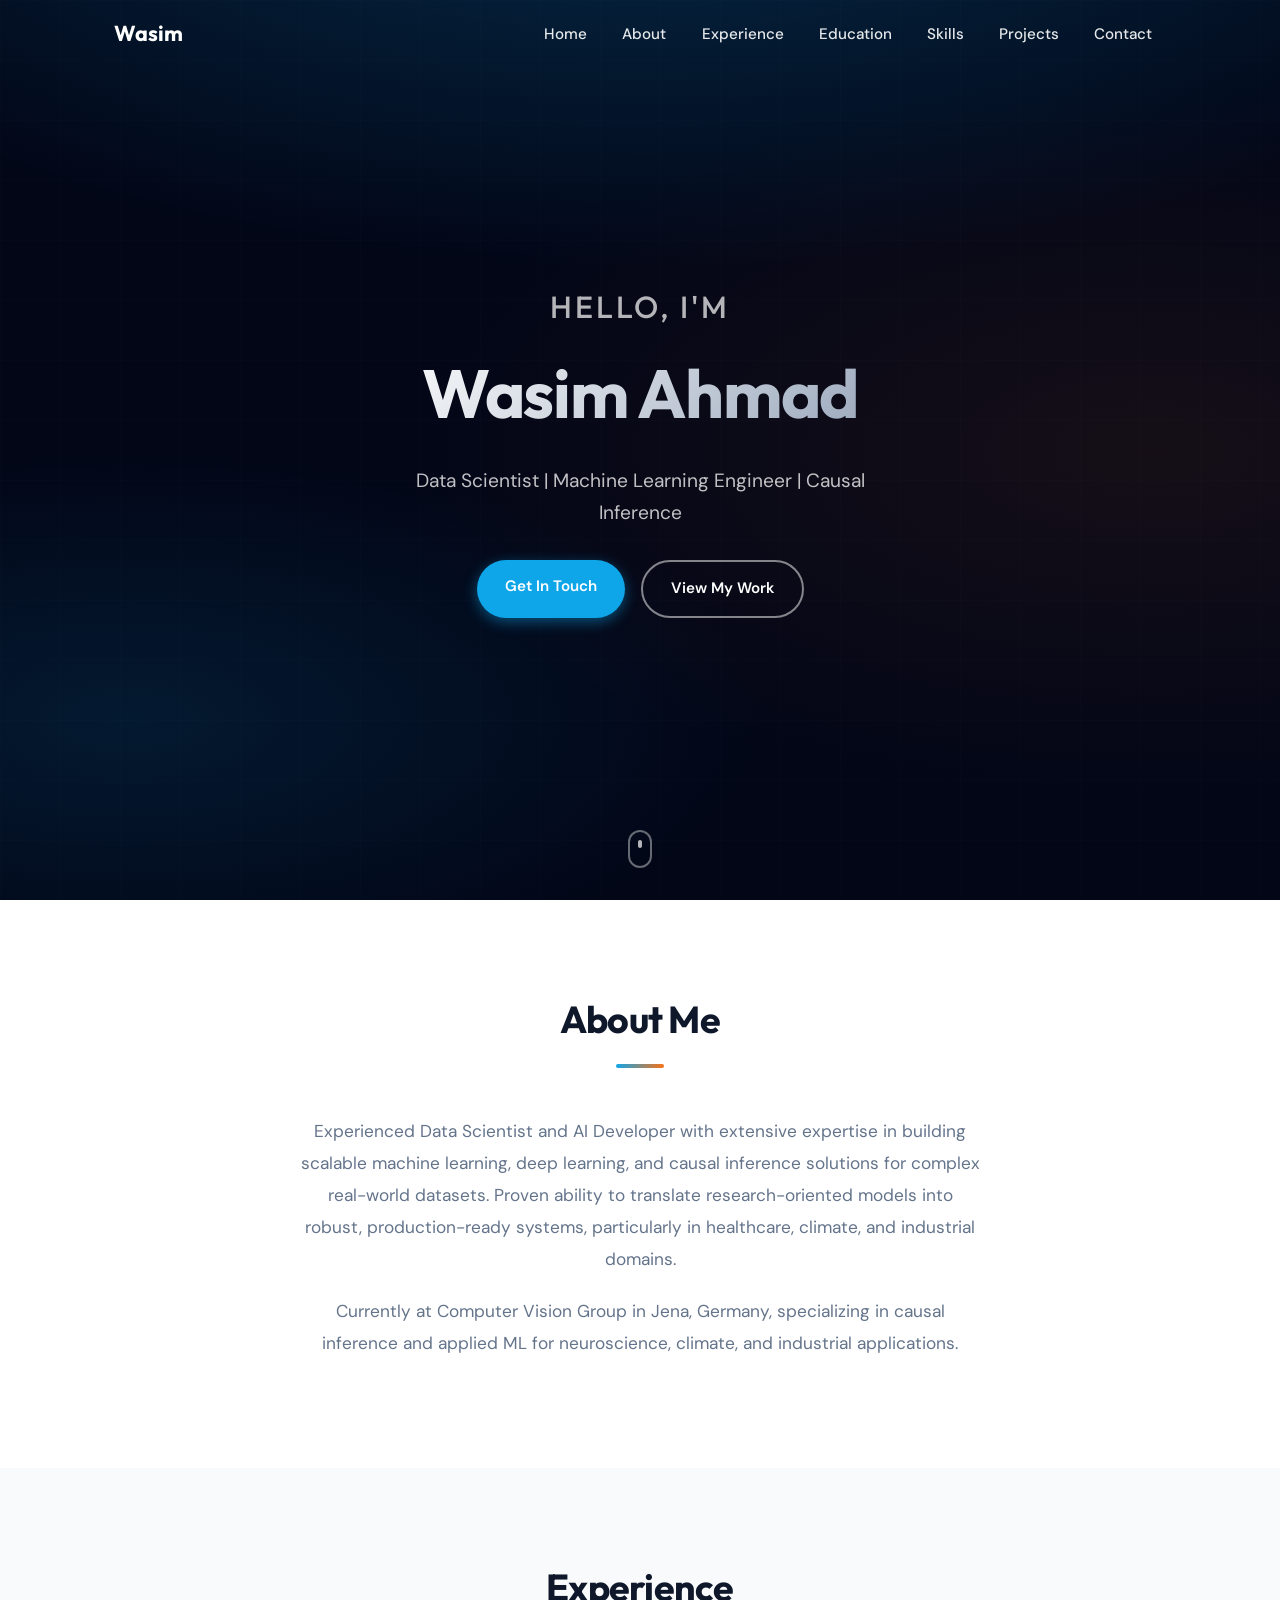
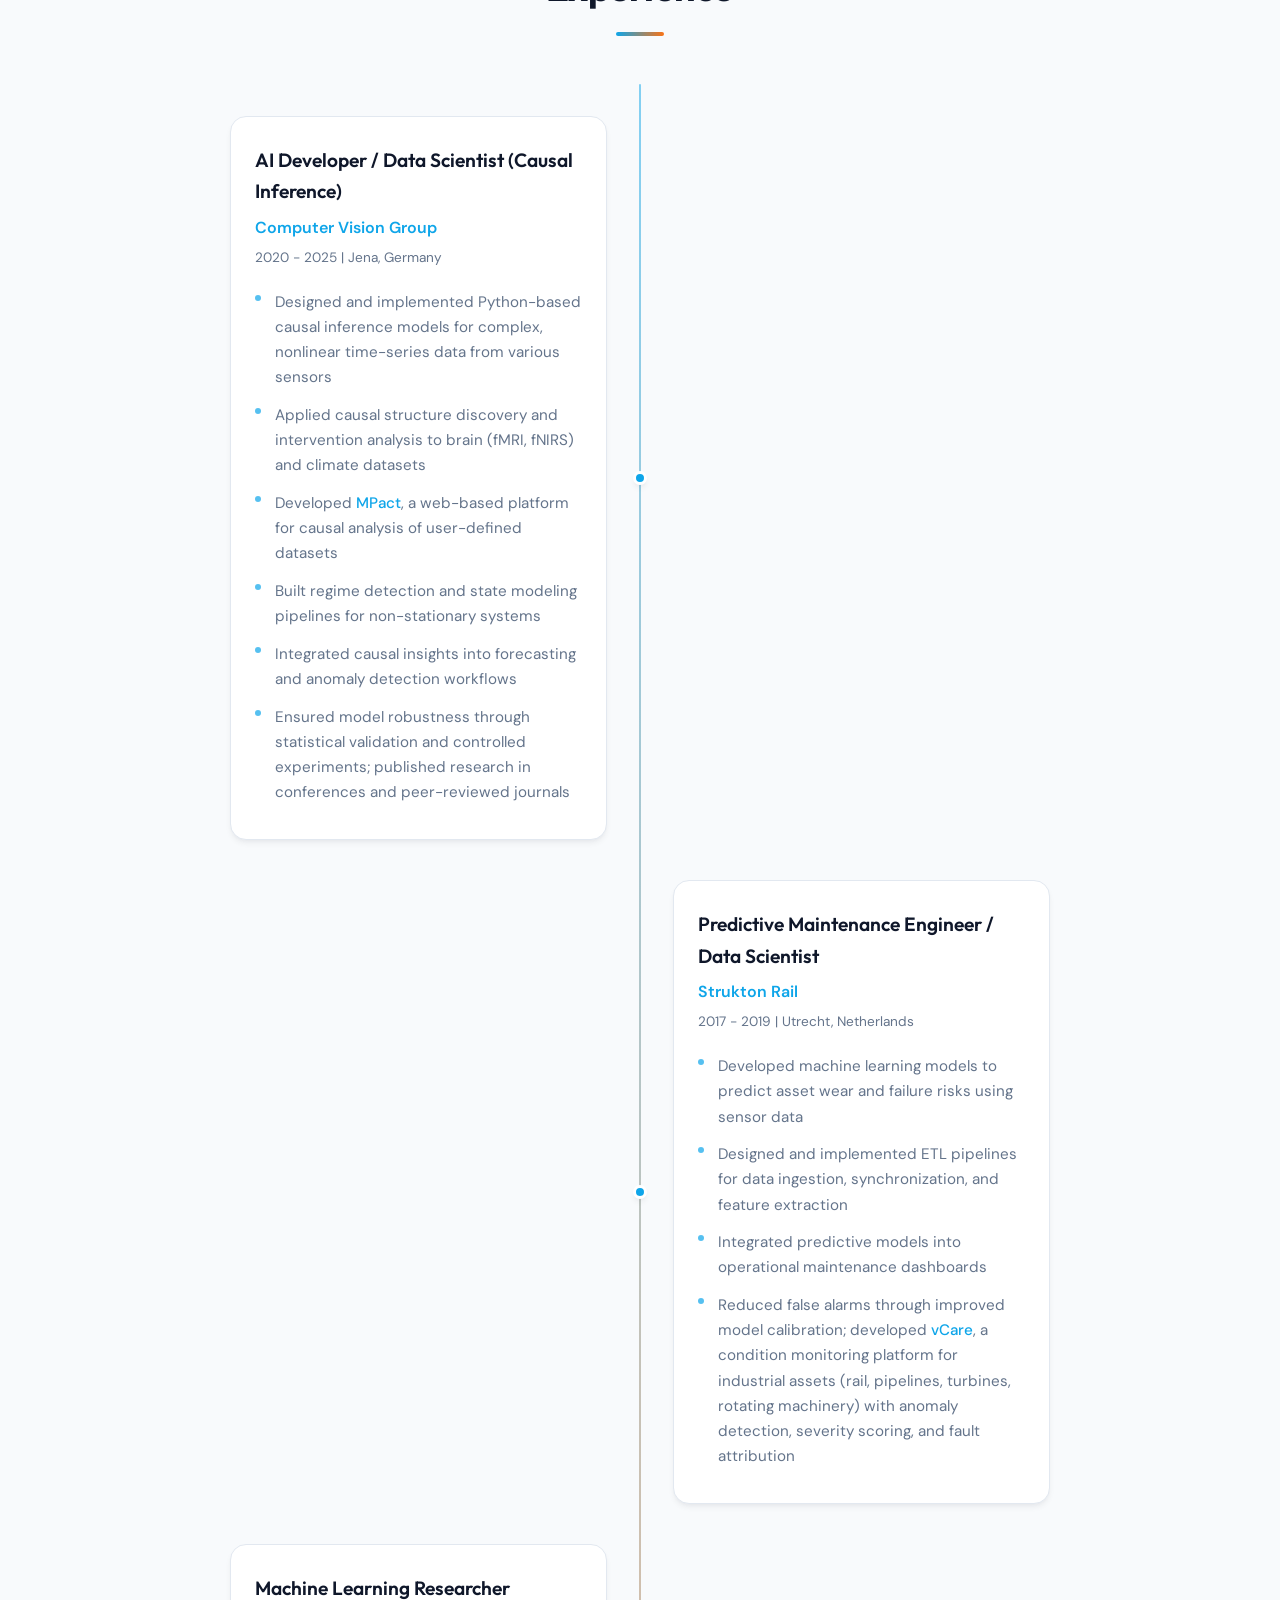
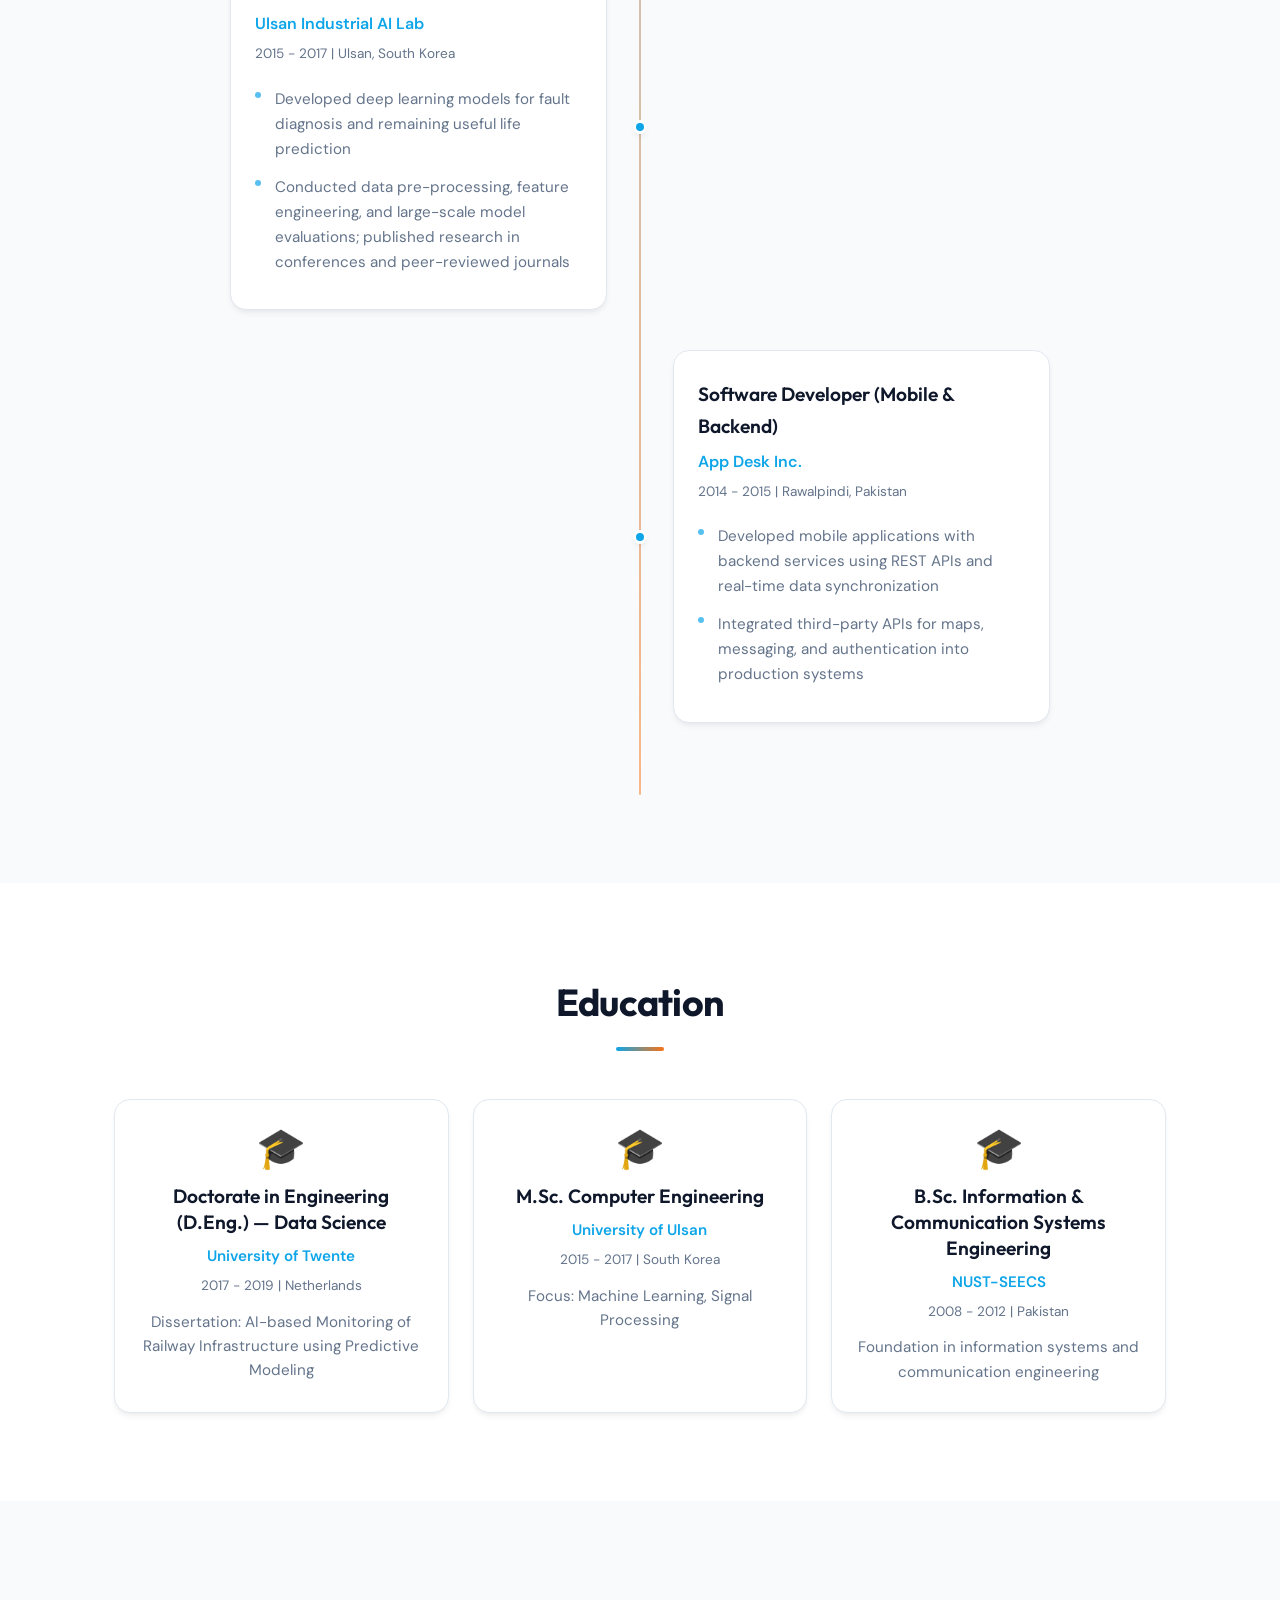
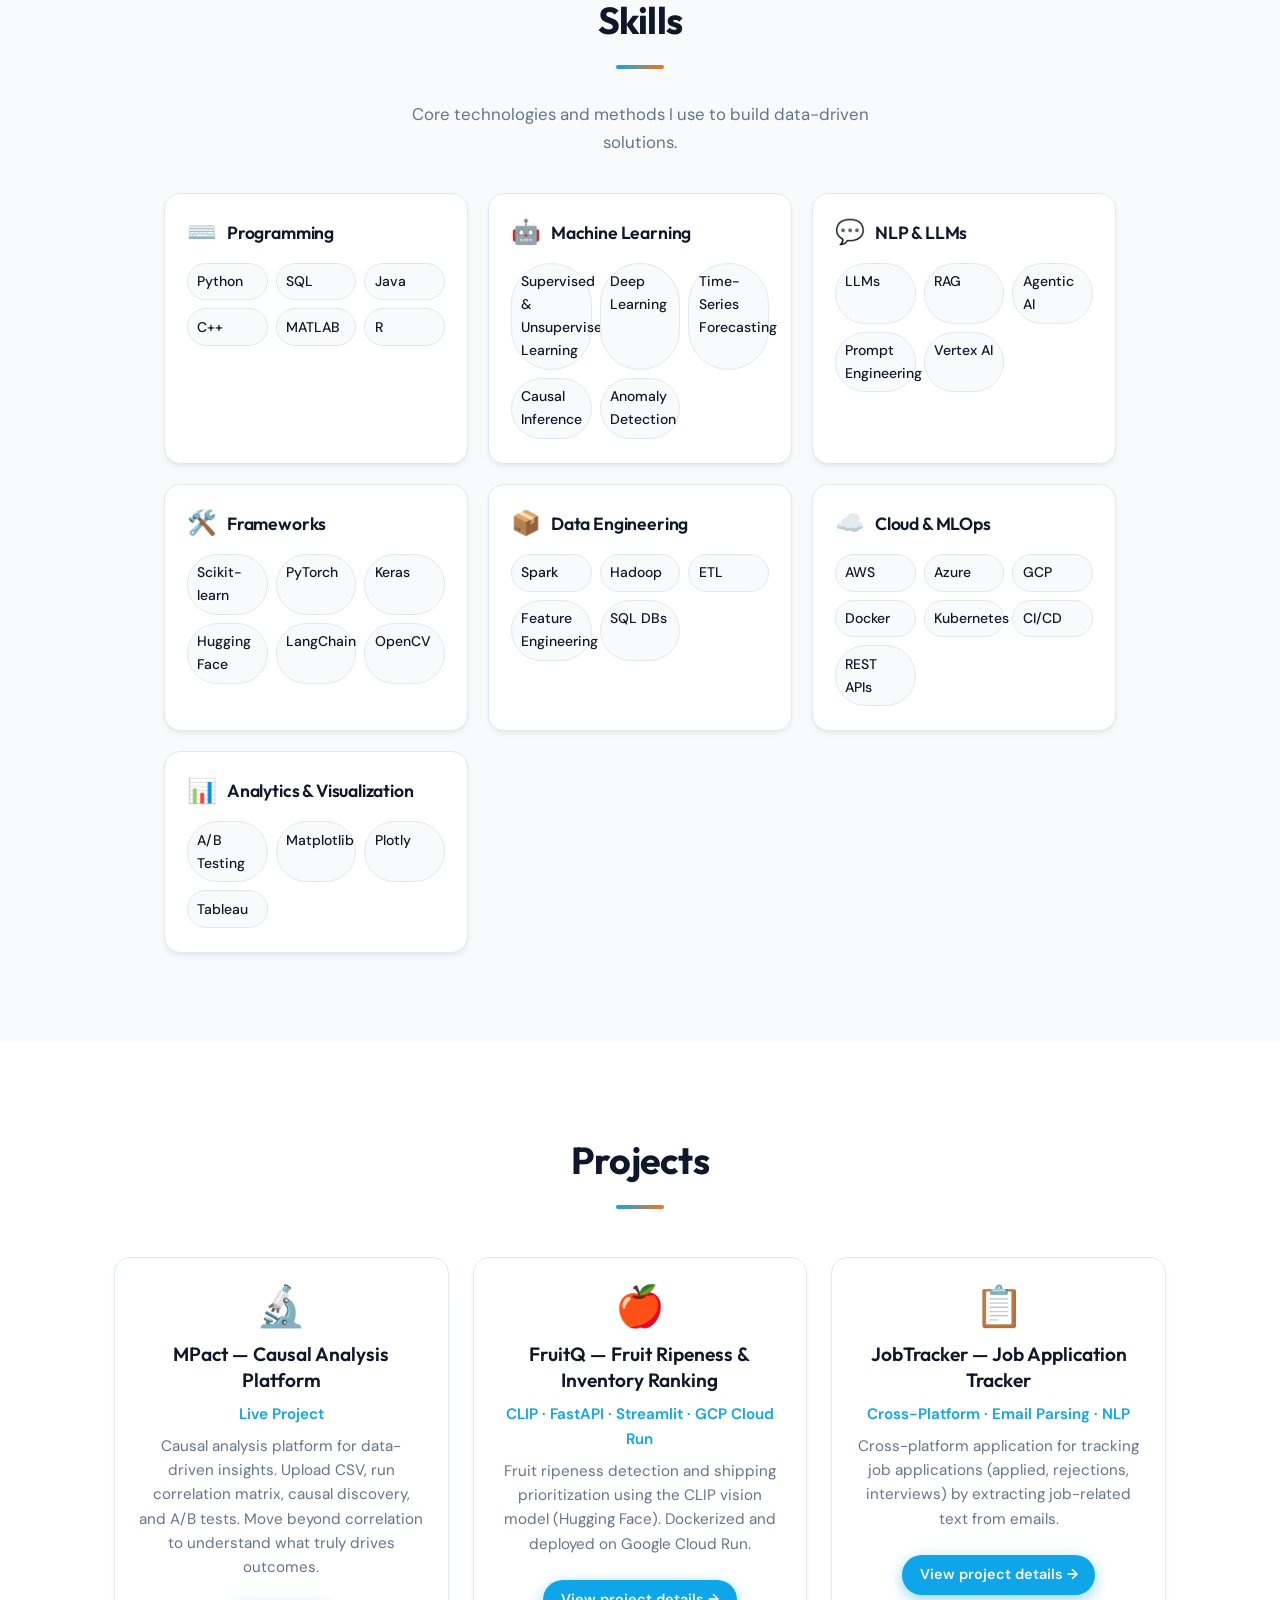
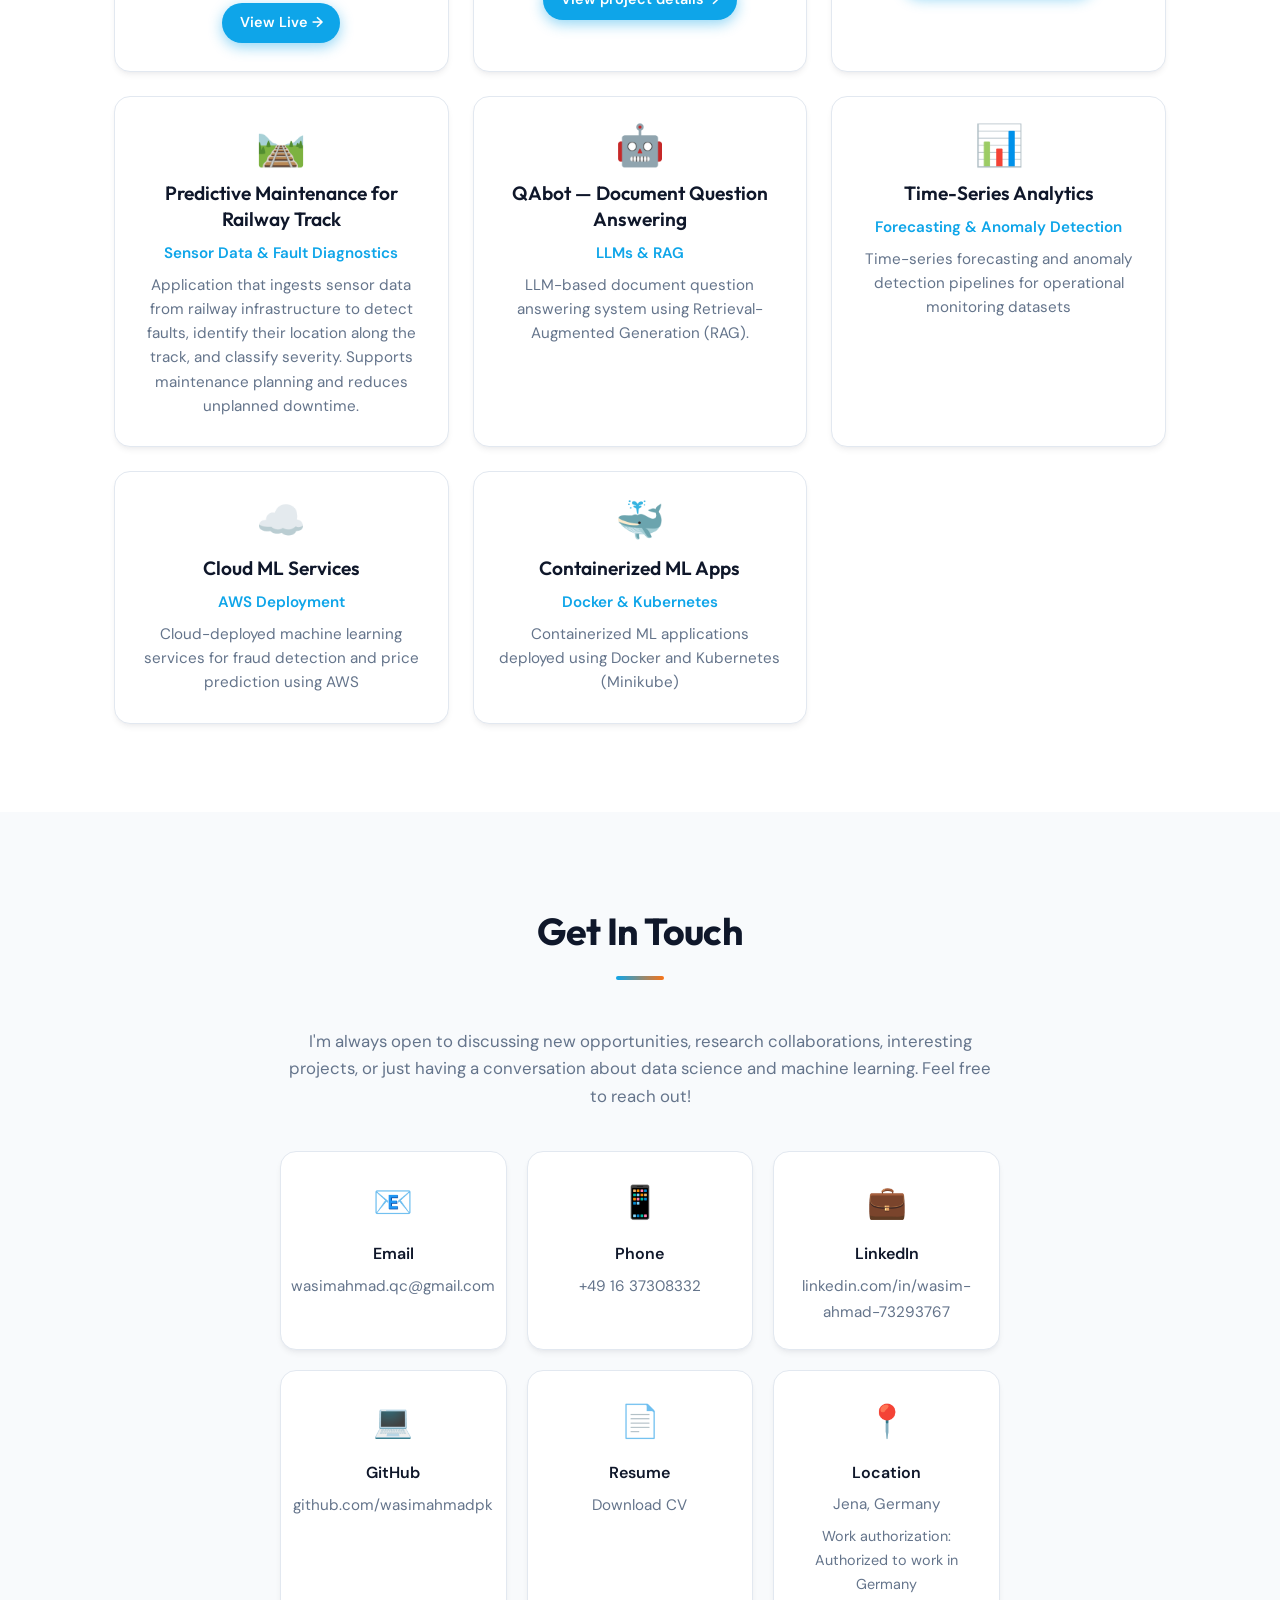
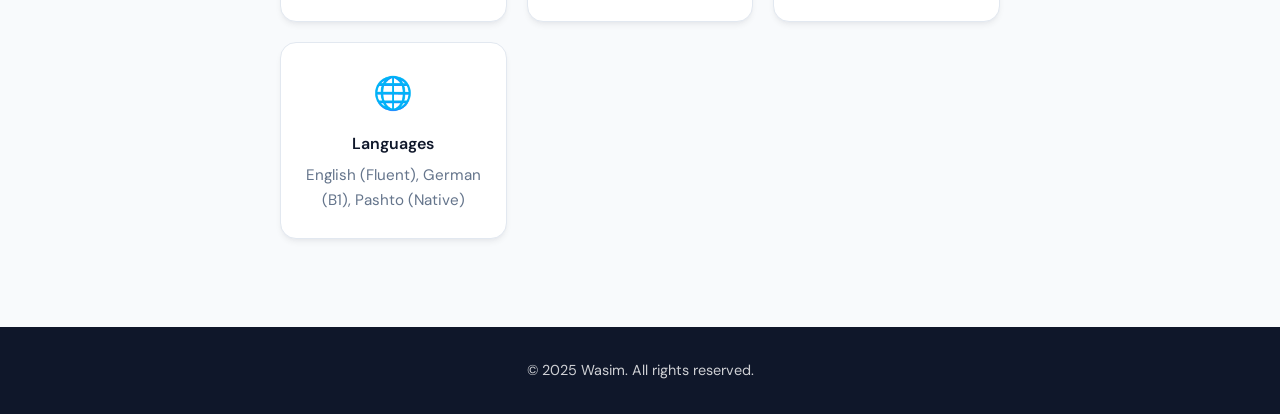
==== commit 27d0c096: "Add JobTracker project detail page, link card to jobtracker.html Made-with: Cursor" ====
--- a/index.html
+++ b/index.html
@@ -291,7 +291,7 @@
                     <h3 class="education-degree">JobTracker — Job Application Tracker</h3>
                     <p class="education-institution">Cross-Platform · Email Parsing · NLP</p>
                     <p class="education-details">Cross-platform application for tracking job applications (applied, rejections, interviews) by extracting job-related text from emails.</p>
-                    <a href="#" target="_blank" rel="noopener noreferrer" class="btn btn-primary project-link">View Project →</a>
+                    <a href="jobtracker.html" class="btn btn-primary project-link">View project details →</a>
                 </div>
                 <div class="education-card">
                     <div class="education-icon">🛤️</div>
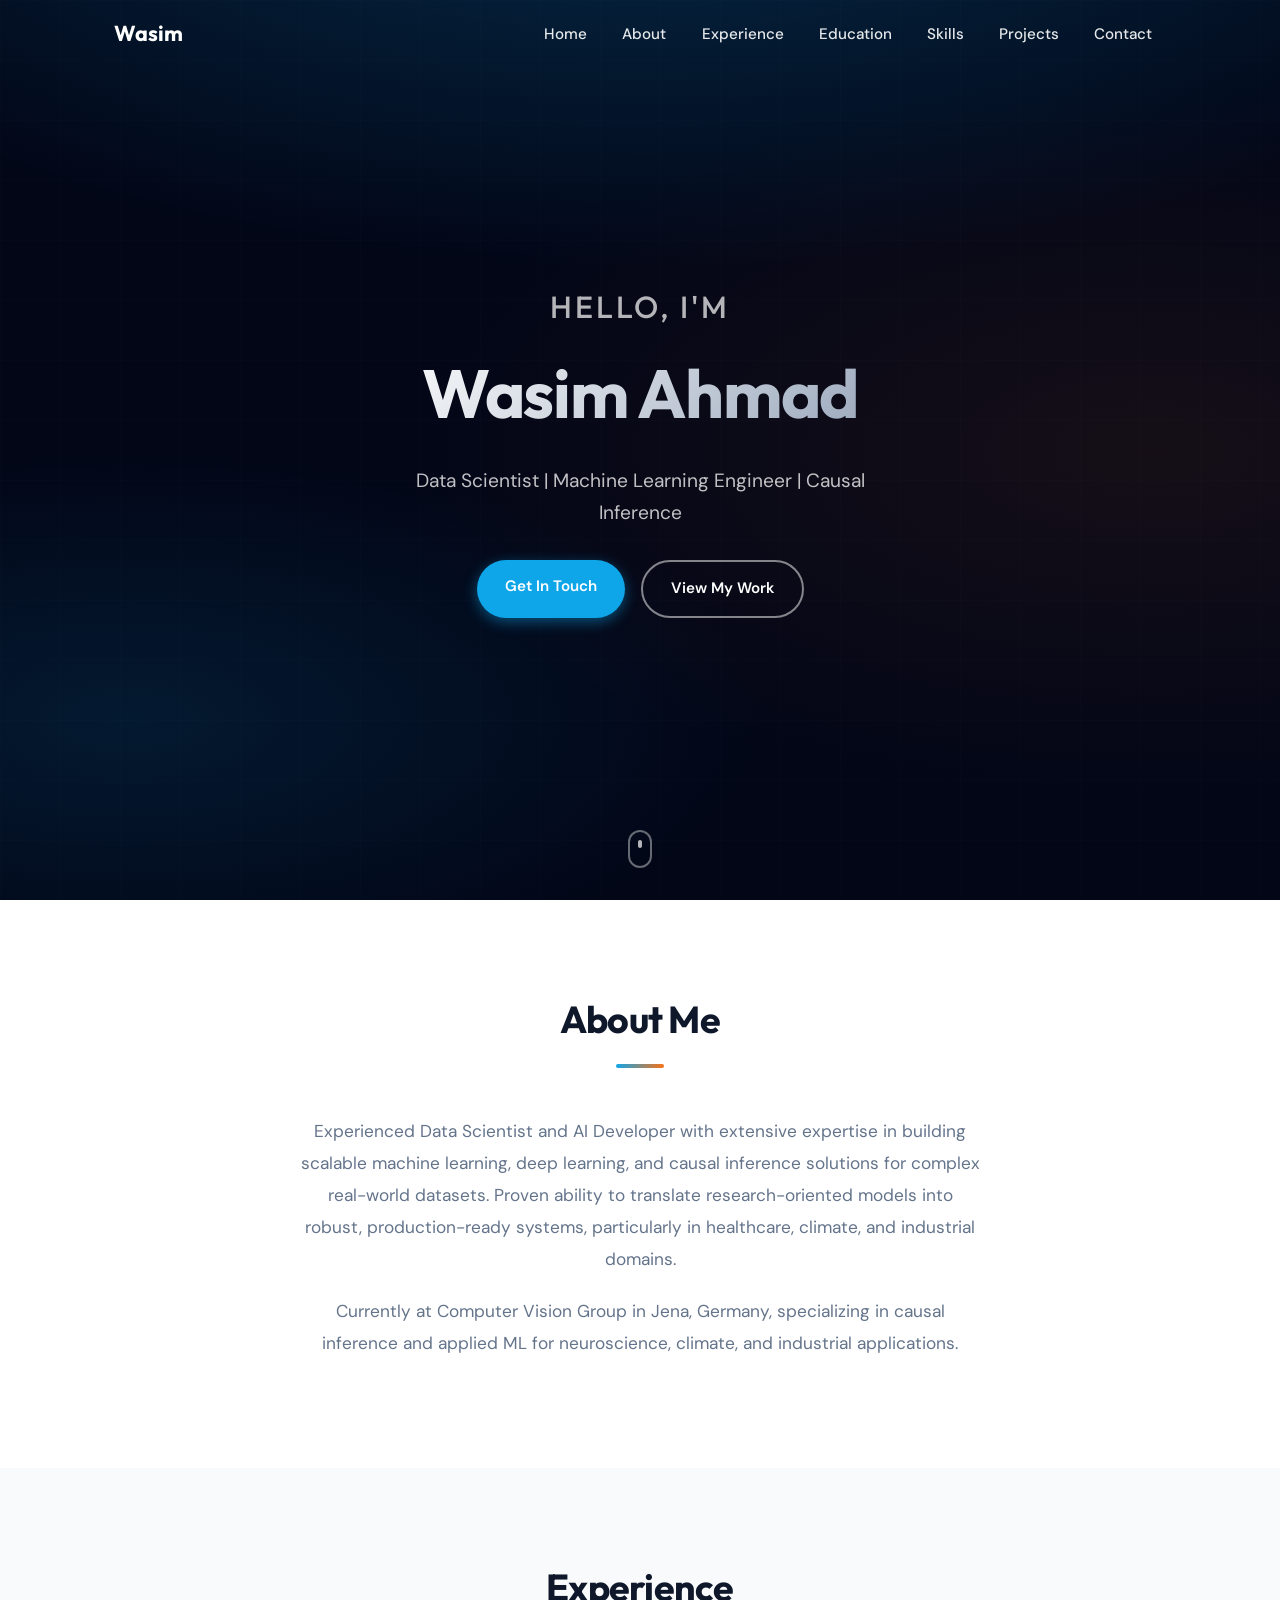
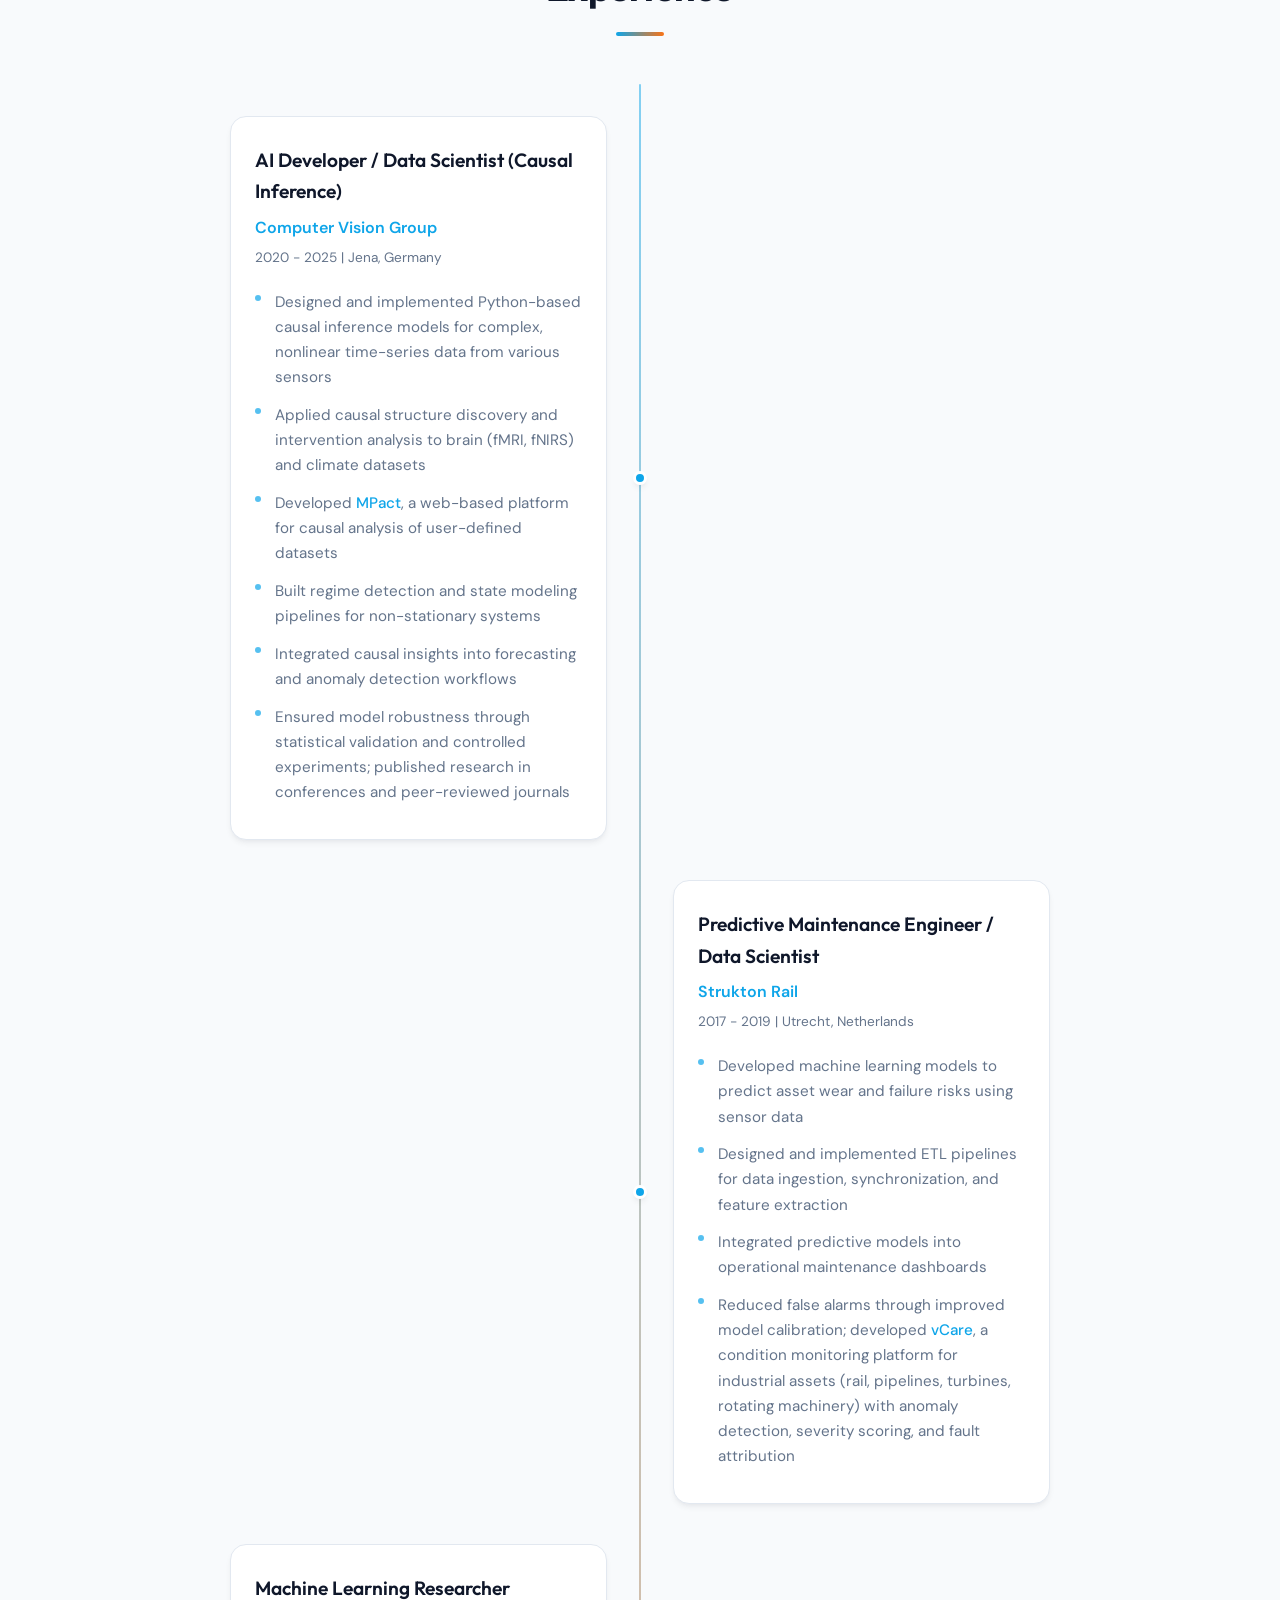
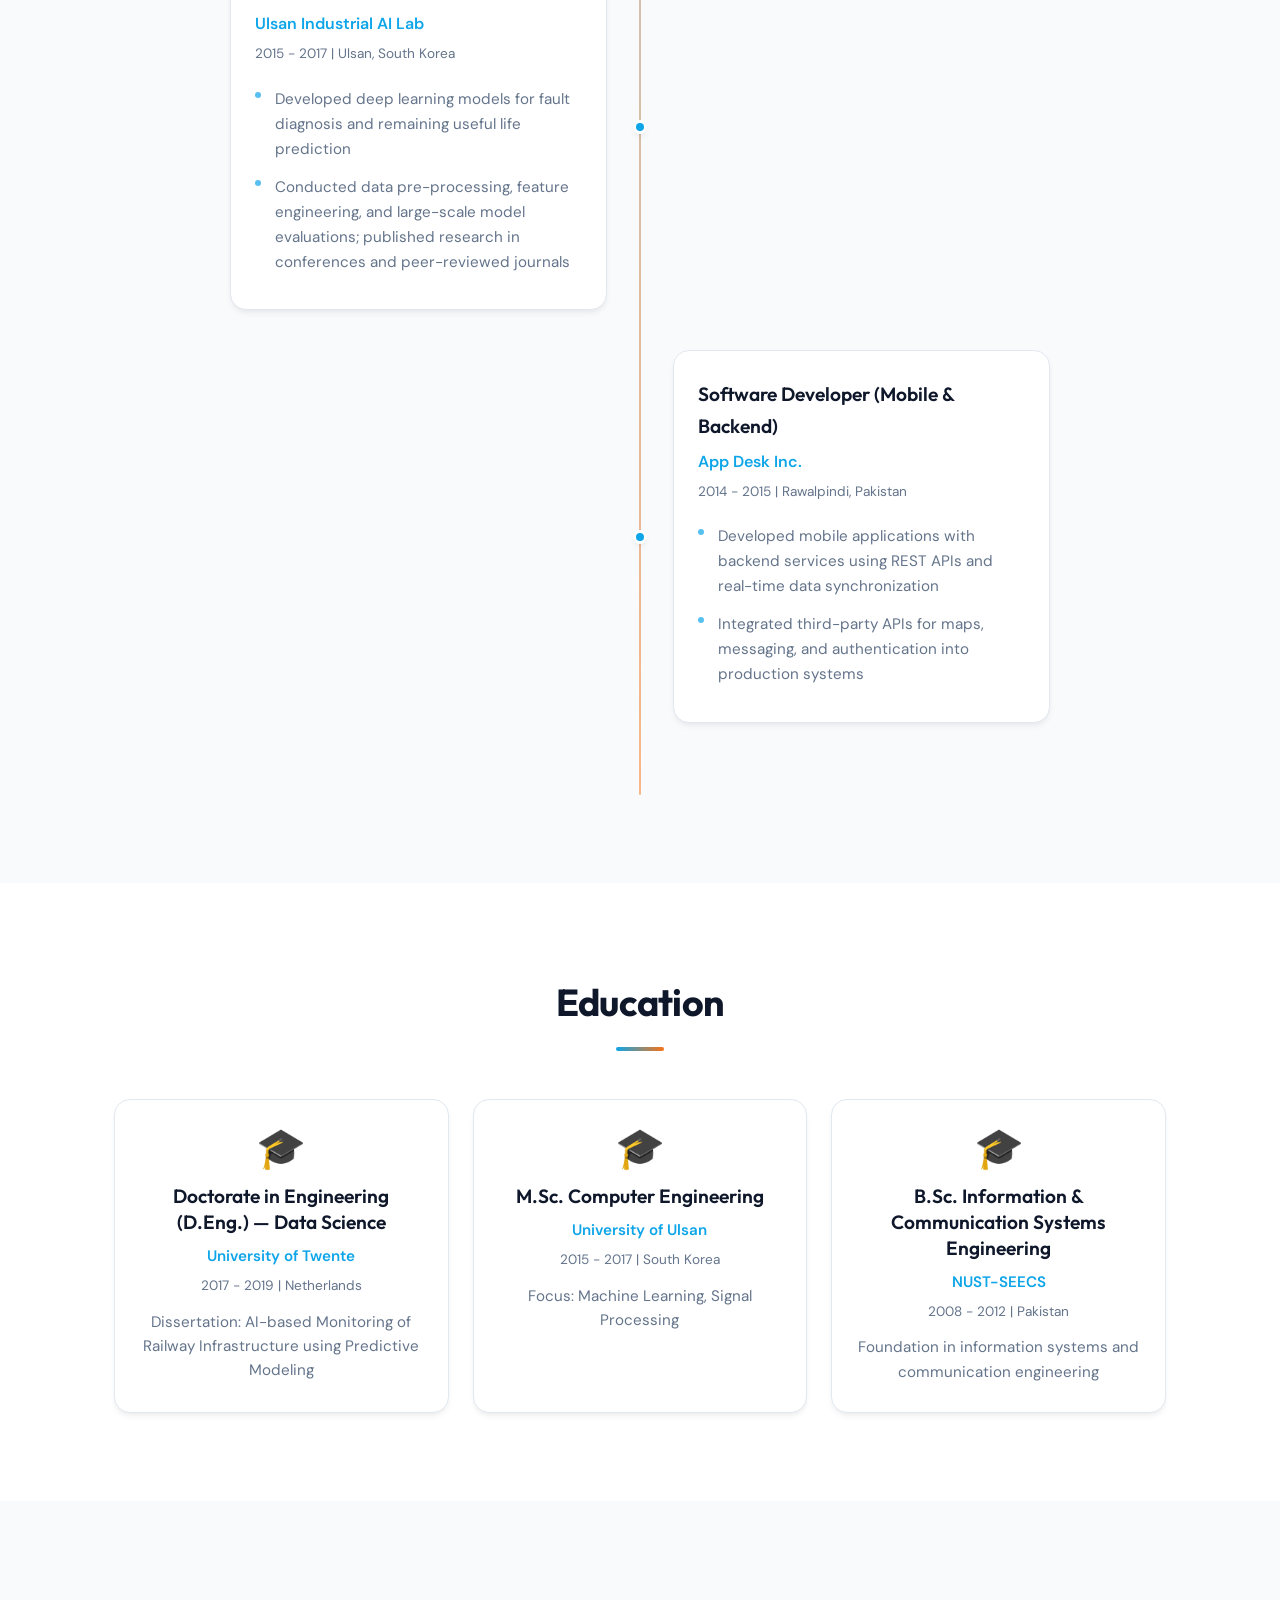
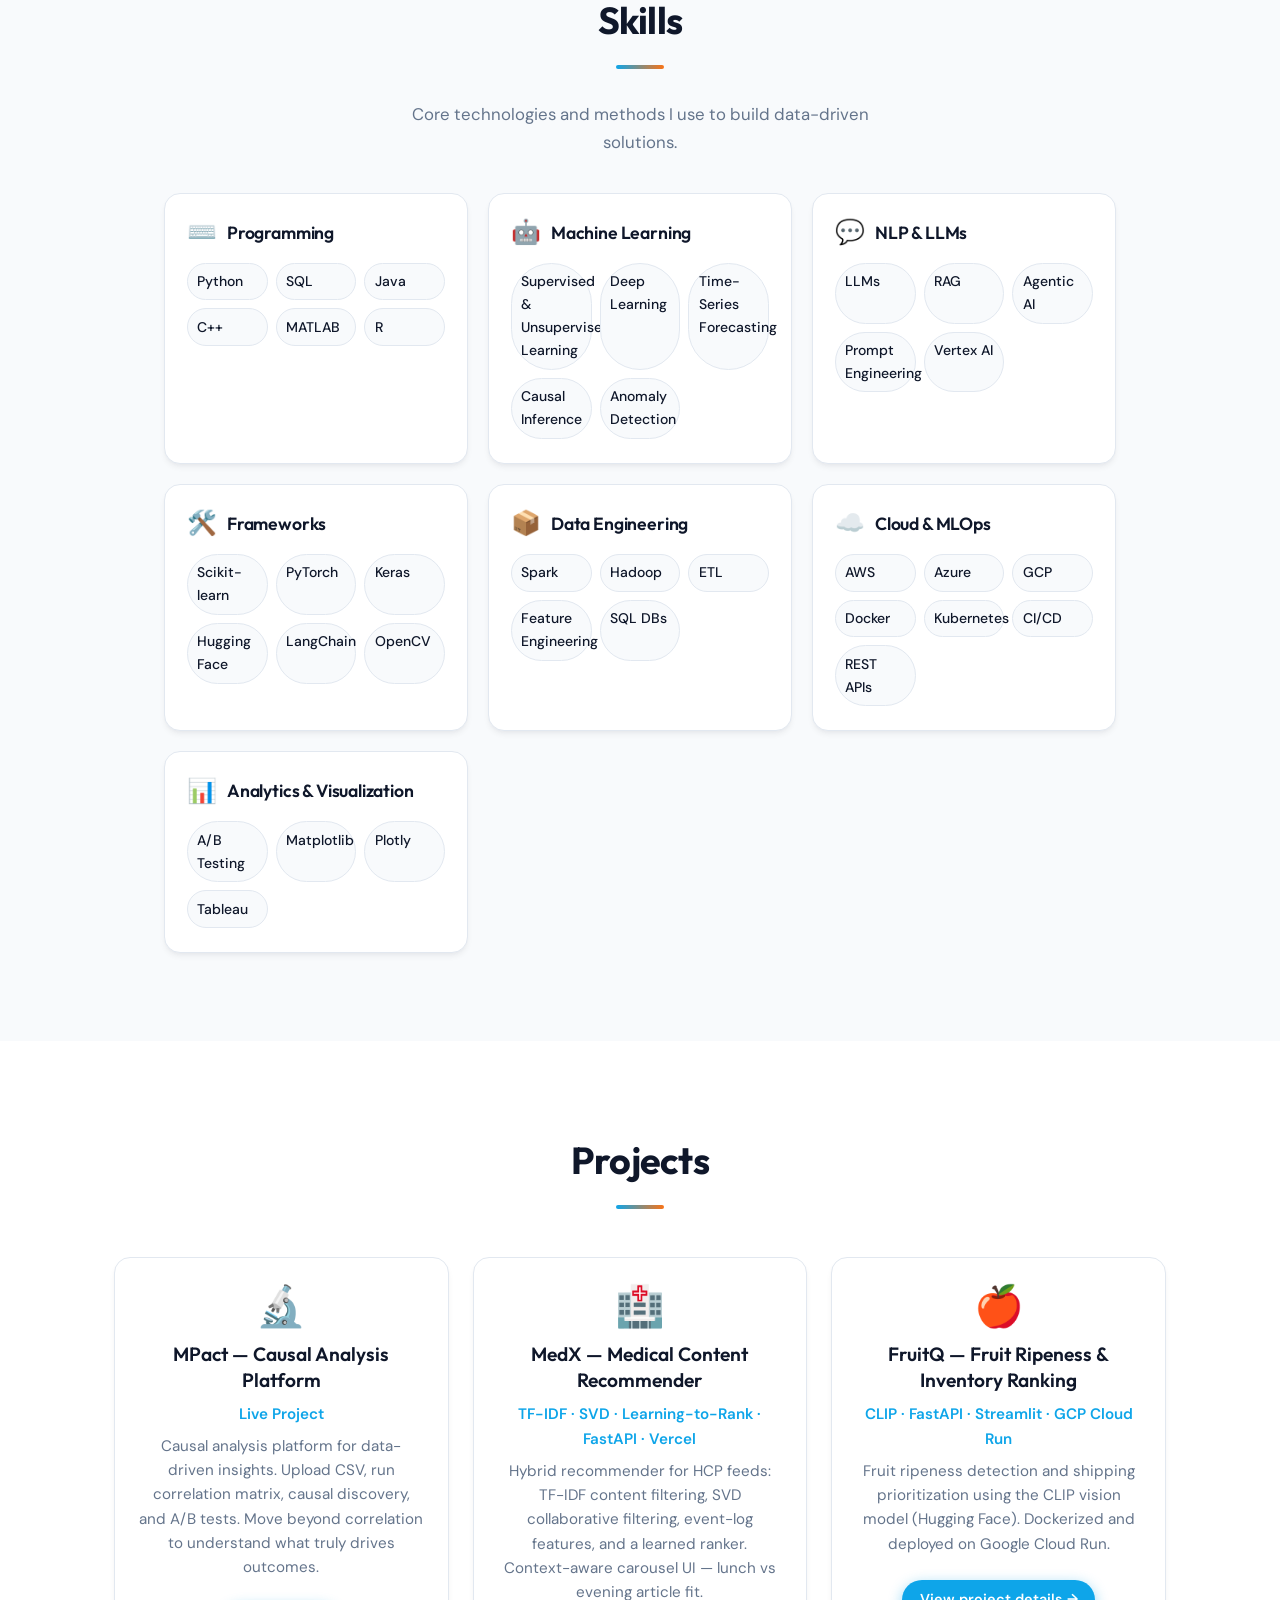
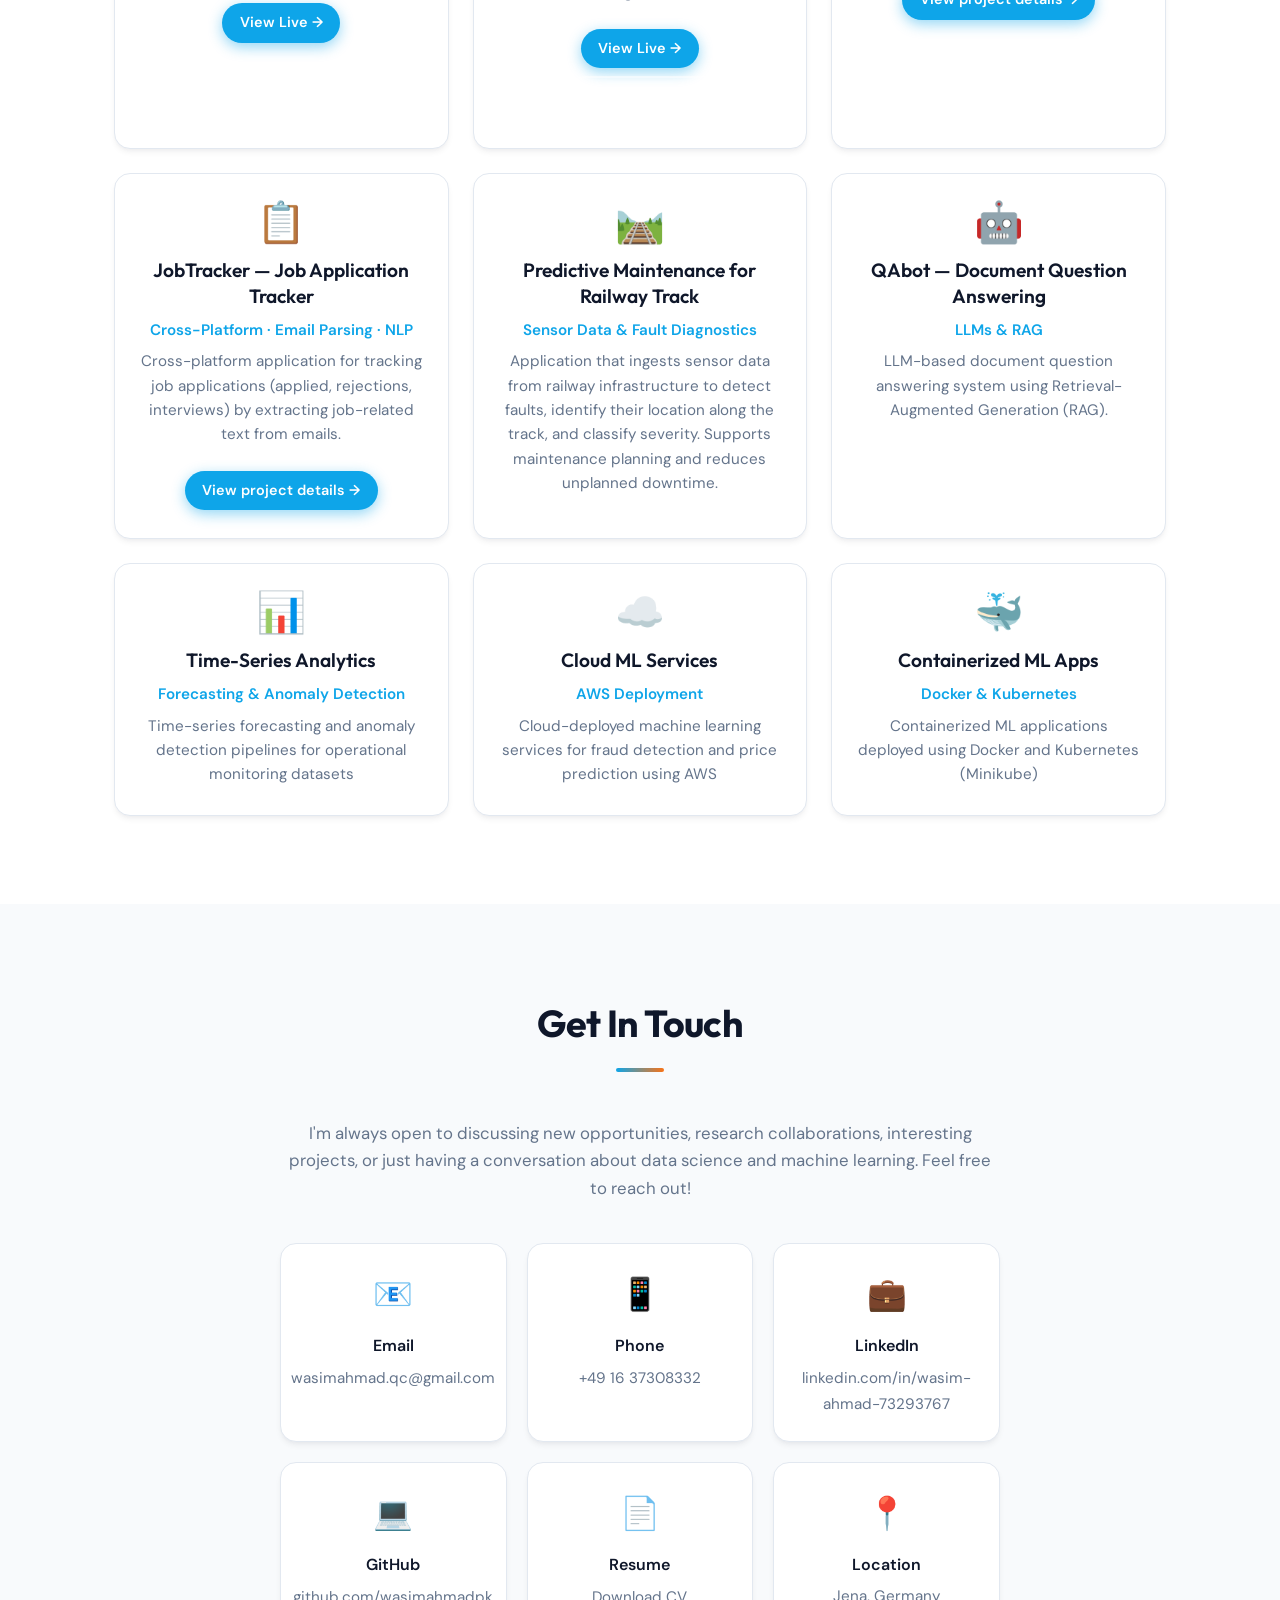
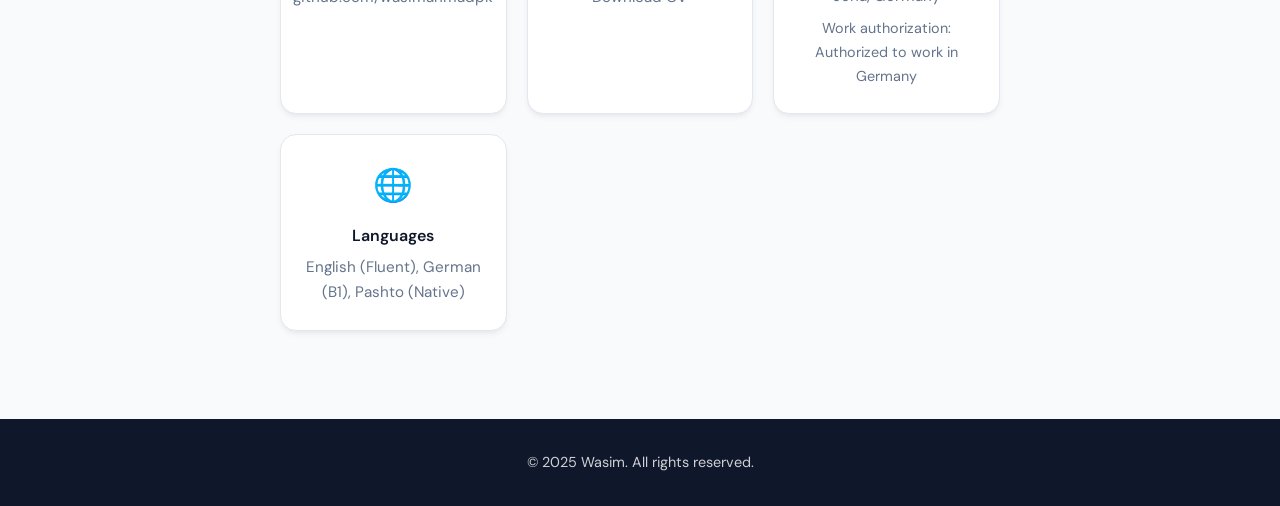
==== commit 4f3e8bec: "Add MedX medical recommender project to portfolio. Surface the live Vercel demo and a dedicated deta" ====
--- a/index.html
+++ b/index.html
@@ -280,6 +280,14 @@
                     <a href="https://mpact-38bf.onrender.com/index.html" target="_blank" rel="noopener noreferrer" class="btn btn-primary project-link">View Live →</a>
                 </div>
                 <div class="education-card project-card-featured">
+                    <div class="education-icon">🏥</div>
+                    <h3 class="education-degree">MedX — Medical Content Recommender</h3>
+                    <p class="education-institution">TF-IDF · SVD · Learning-to-Rank · FastAPI · Vercel</p>
+                    <p class="education-details">Hybrid recommender for HCP feeds: TF-IDF content filtering, SVD collaborative filtering, event-log features, and a learned ranker. Context-aware carousel UI — lunch vs evening article fit.</p>
+                    <a href="https://med-x-plum.vercel.app" target="_blank" rel="noopener noreferrer" class="btn btn-primary project-link">View Live →</a>
+                    <a href="medx.html" class="btn btn-secondary project-link" style="margin-left: 0.5rem;">Project details →</a>
+                </div>
+                <div class="education-card project-card-featured">
                     <div class="education-icon">🍎</div>
                     <h3 class="education-degree">FruitQ — Fruit Ripeness & Inventory Ranking</h3>
                     <p class="education-institution">CLIP · FastAPI · Streamlit · GCP Cloud Run</p>
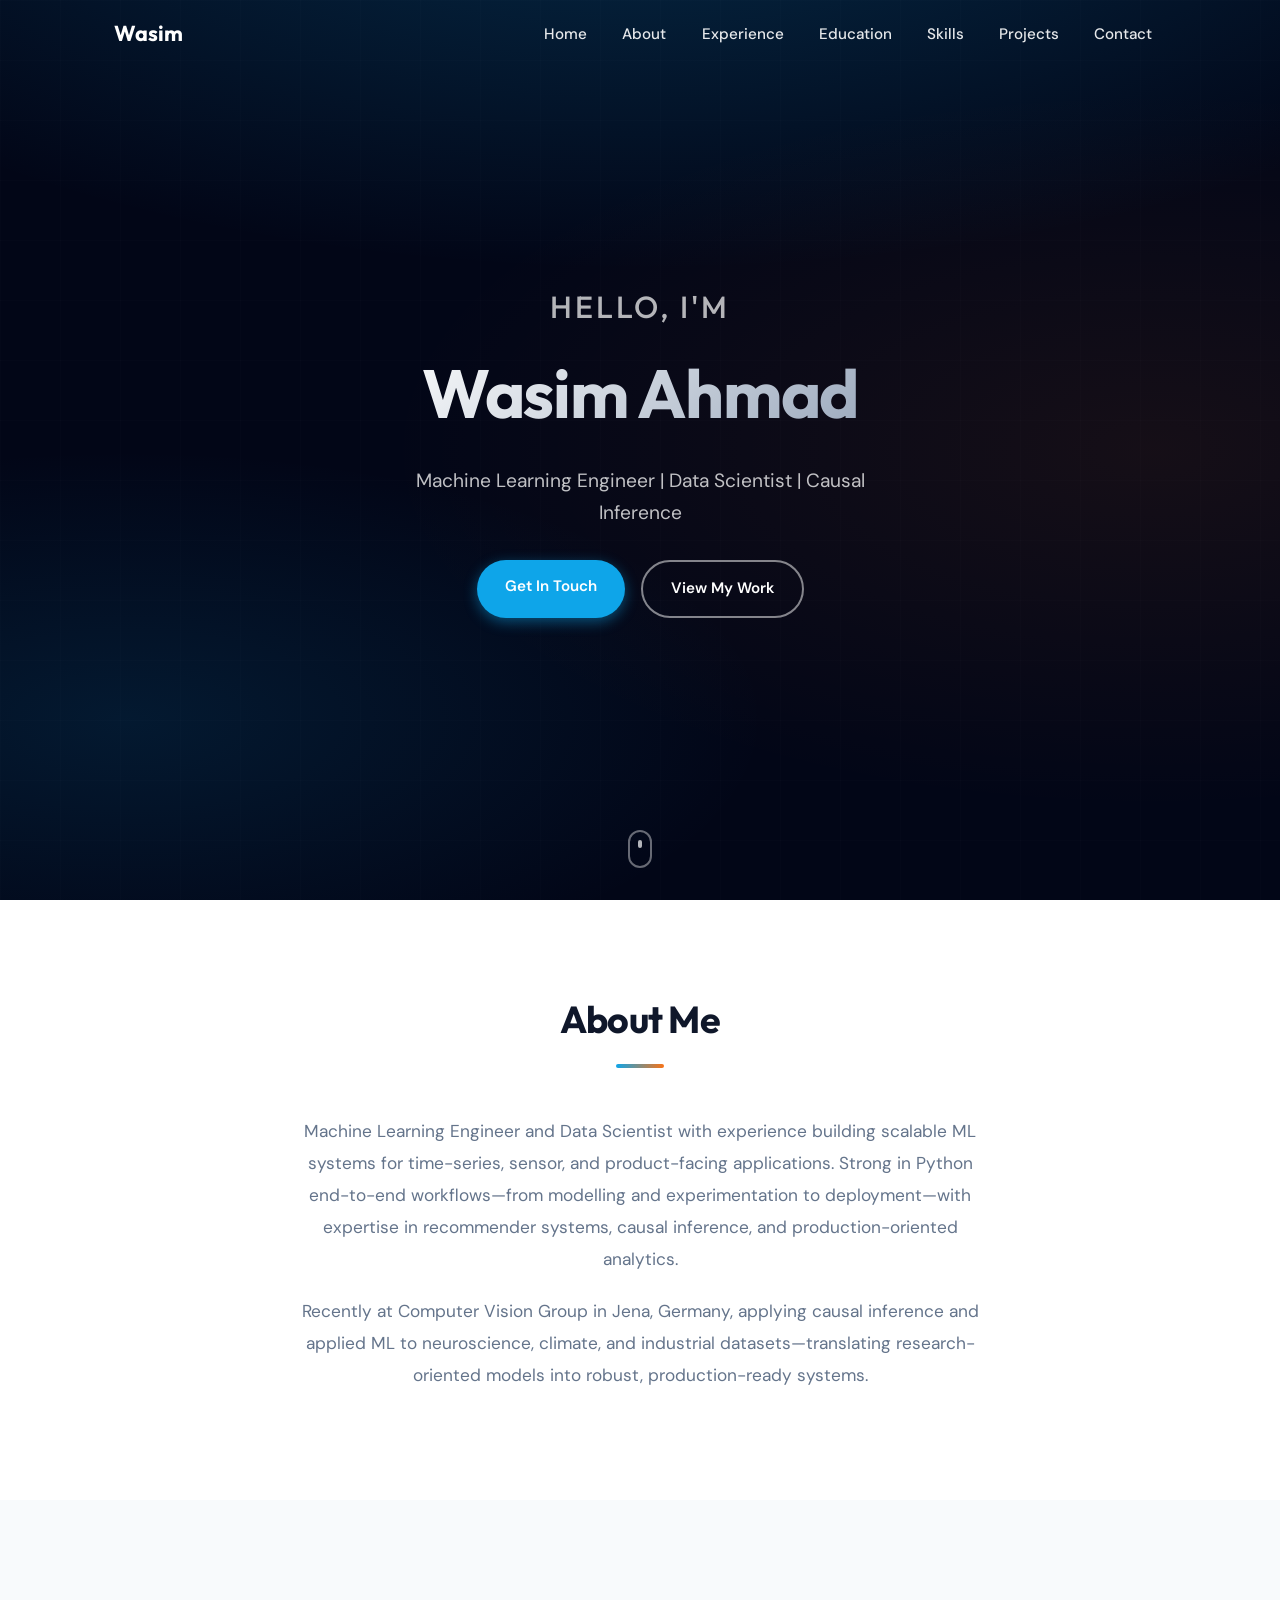
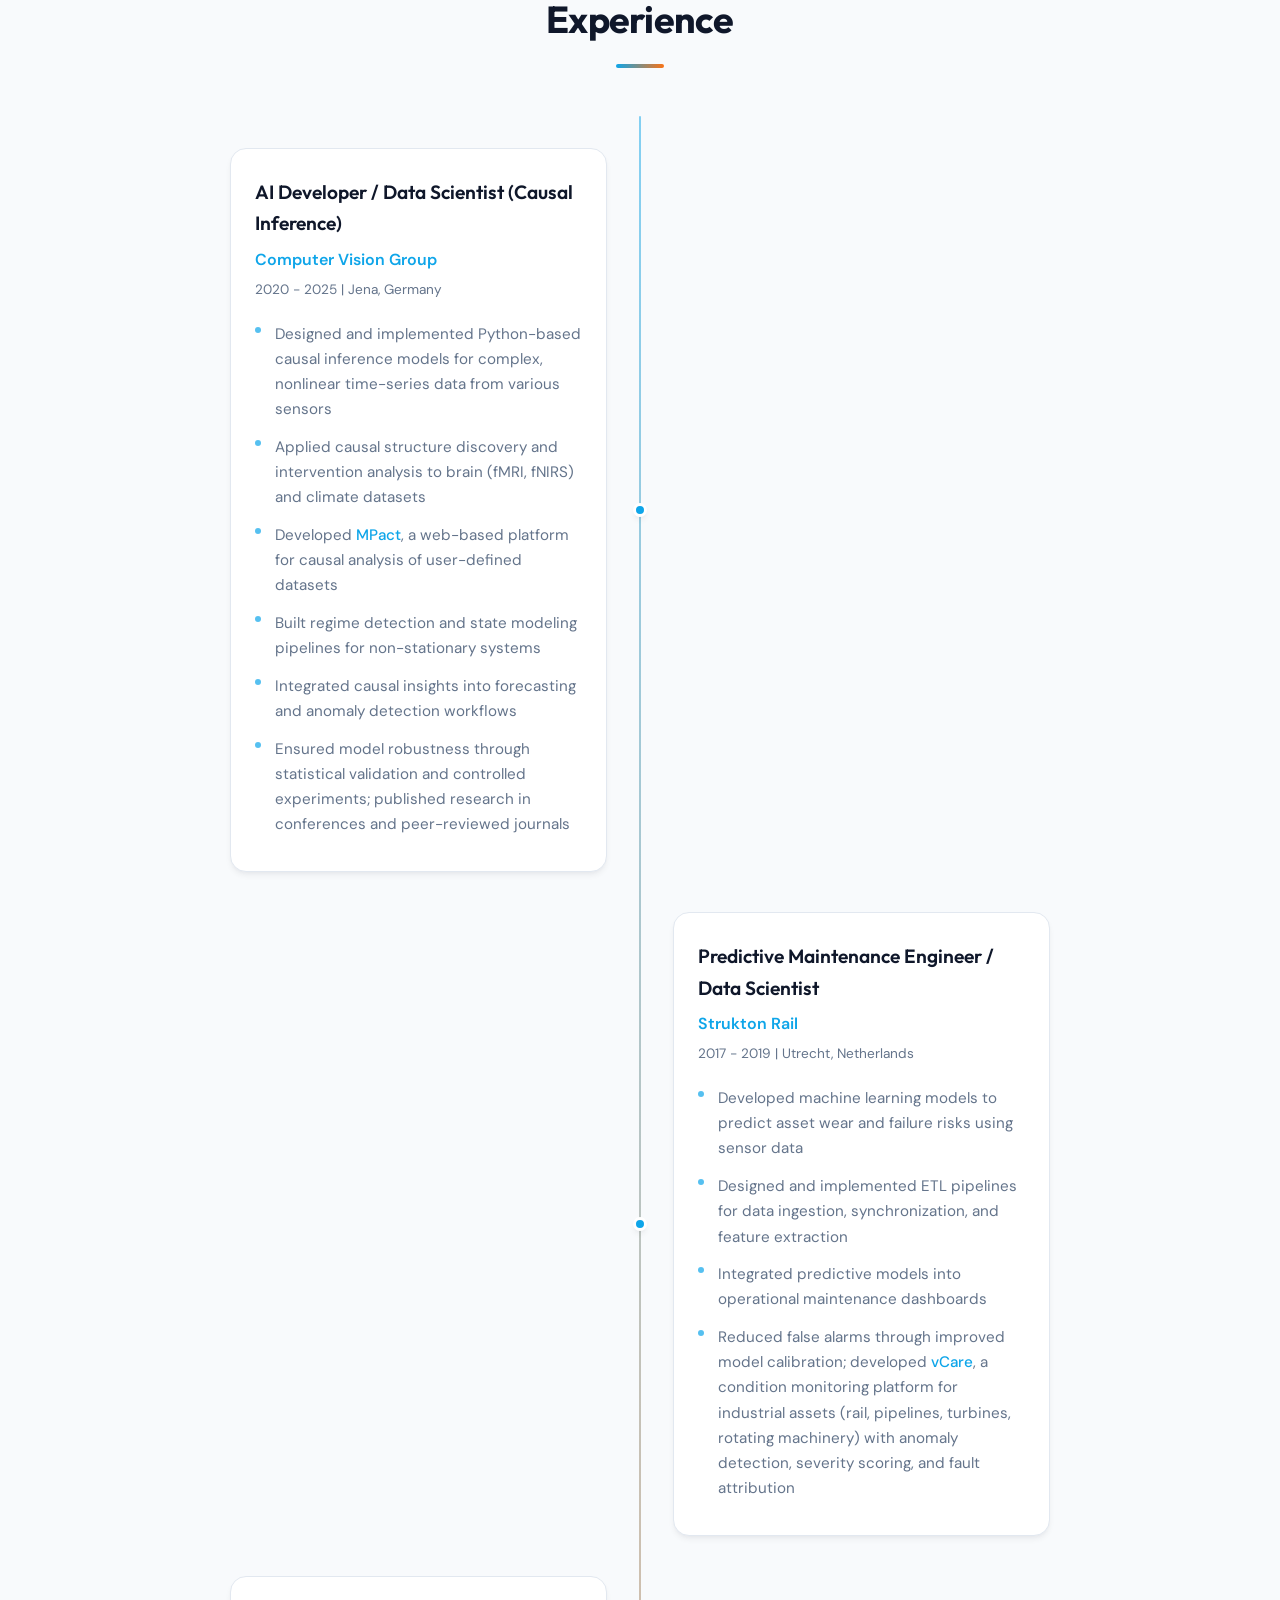
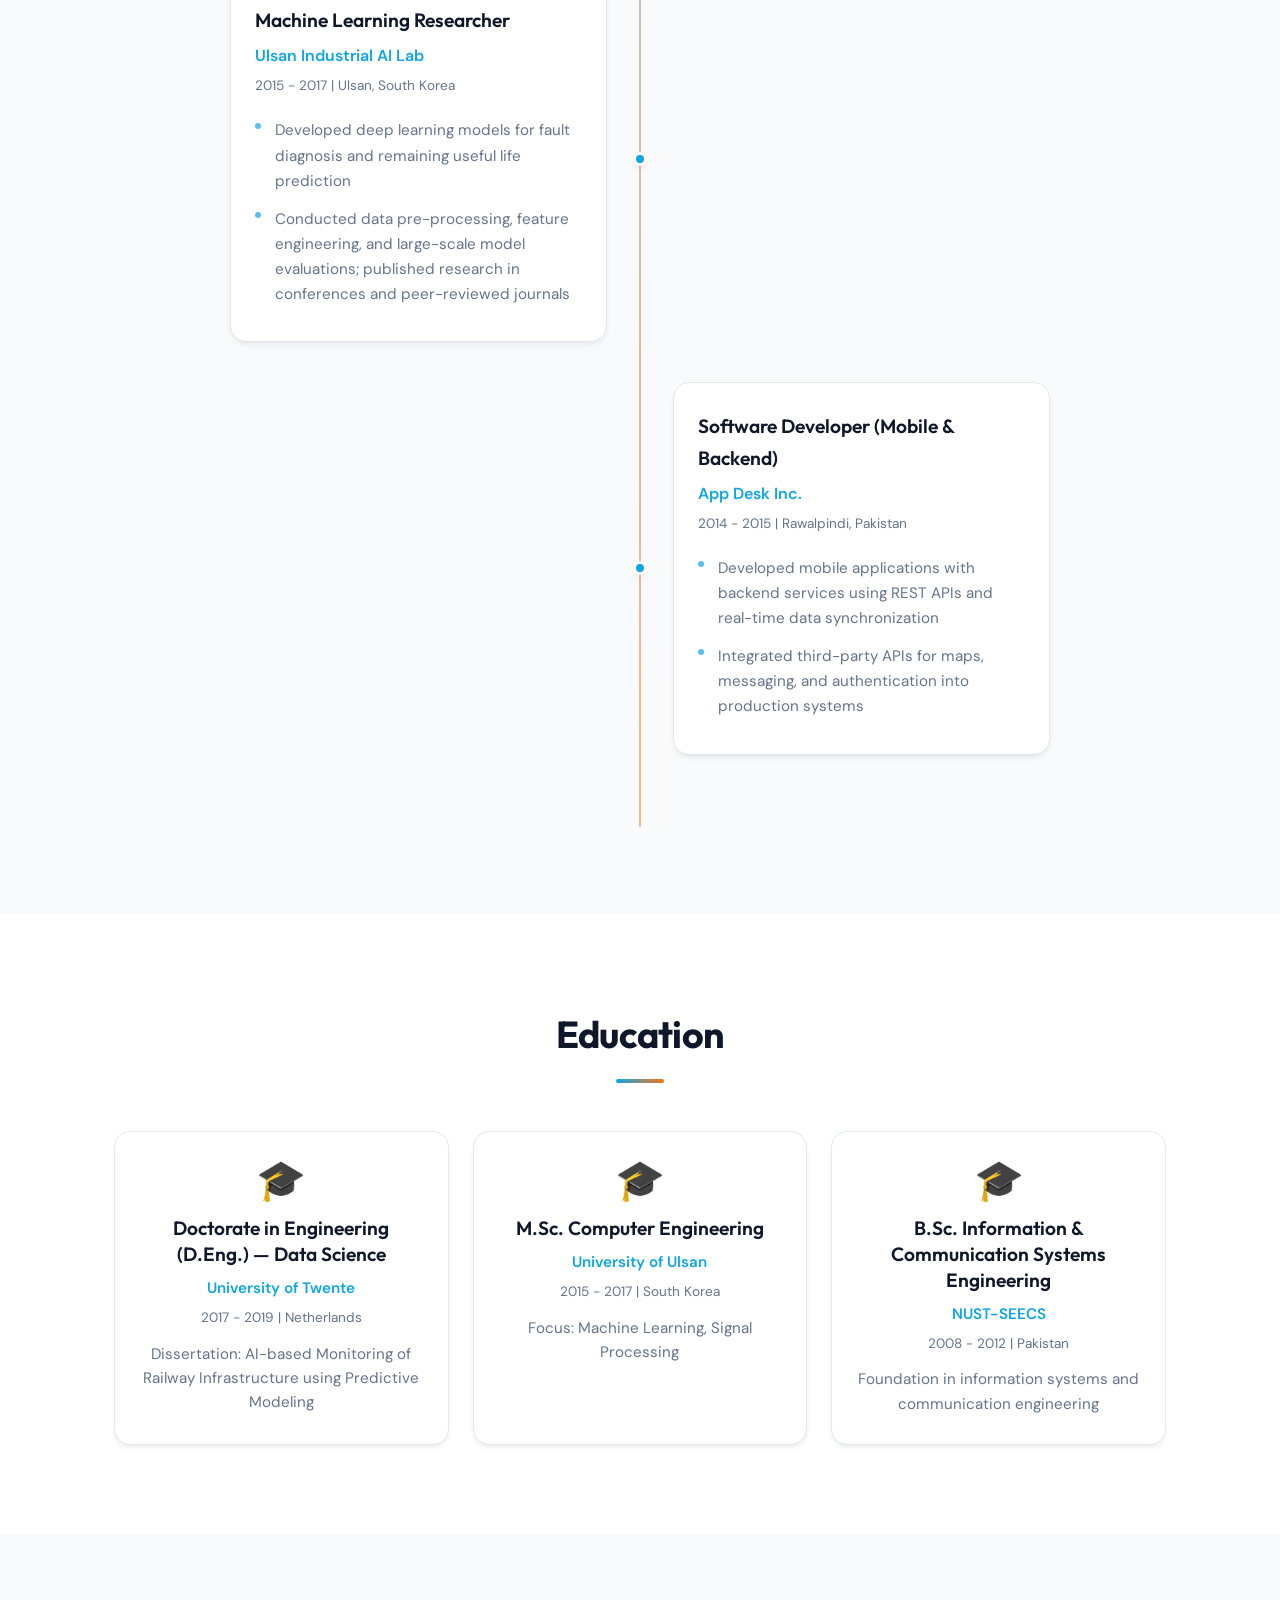
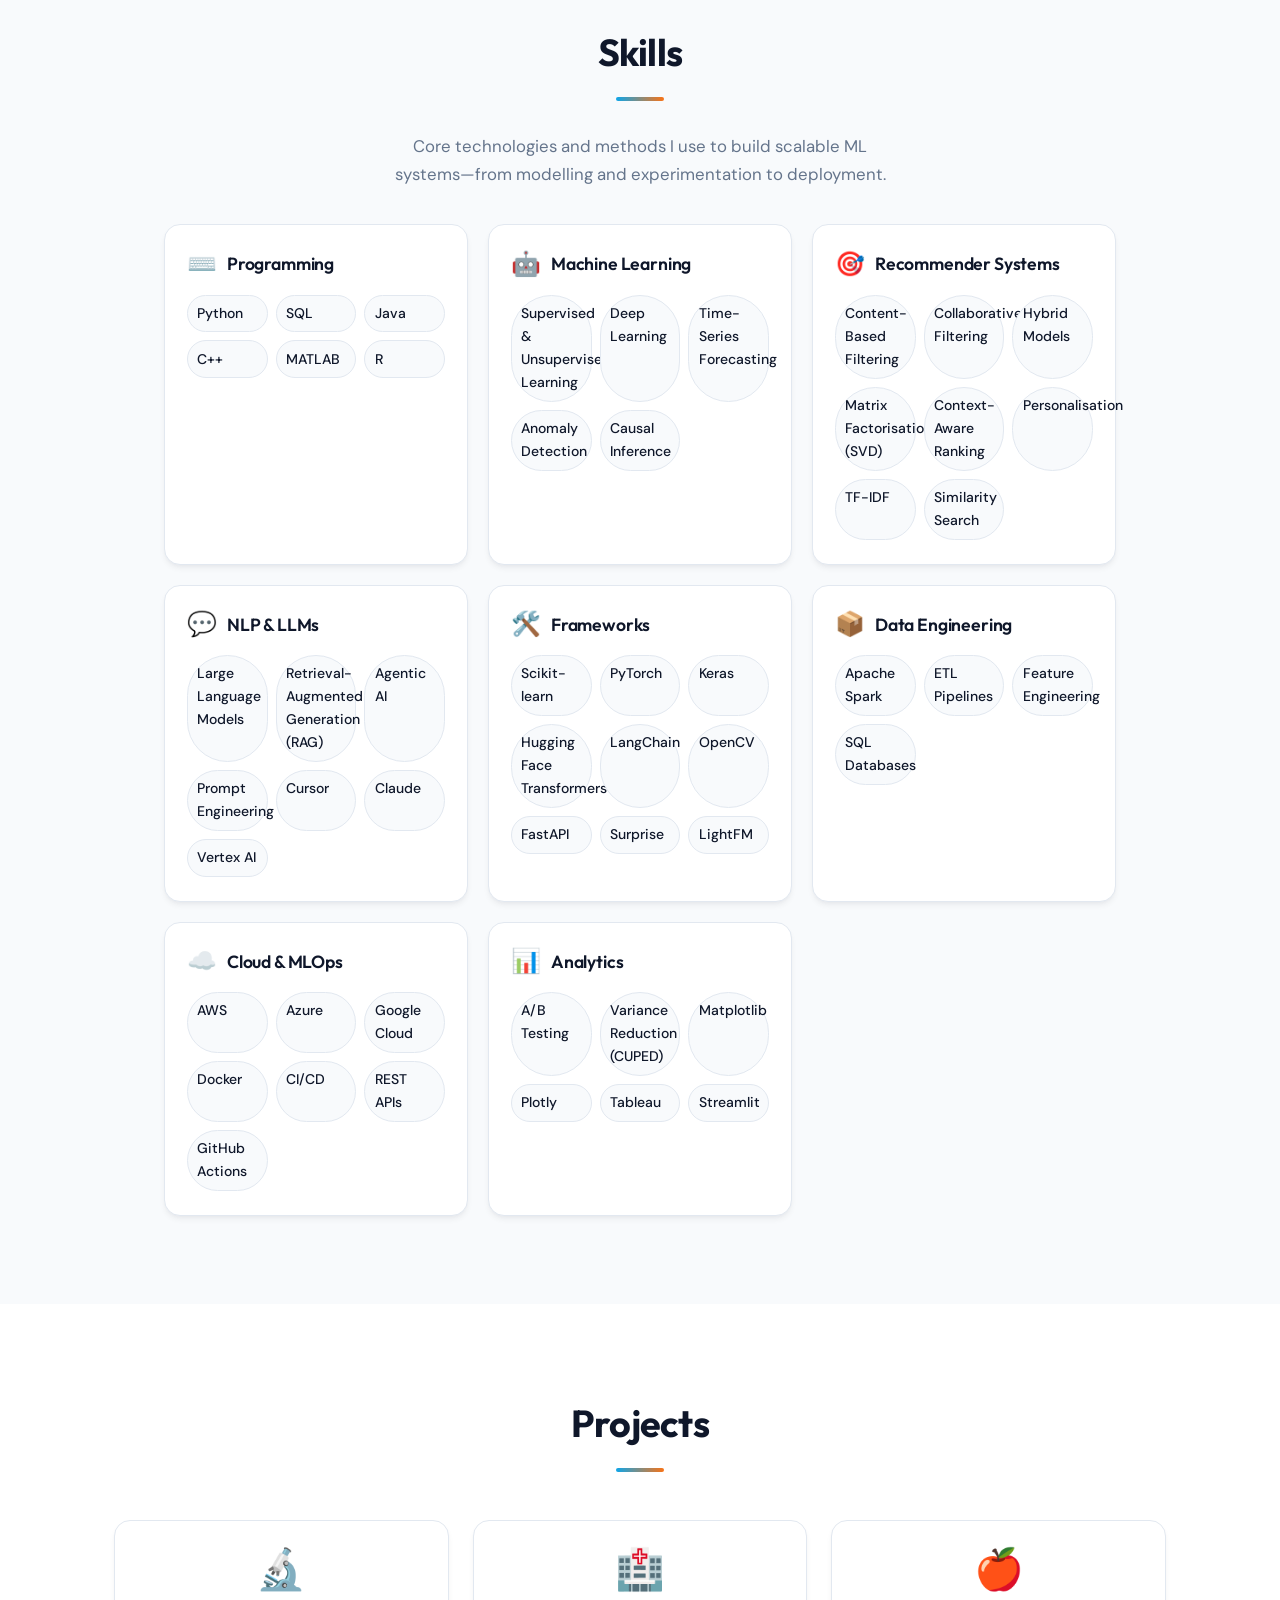
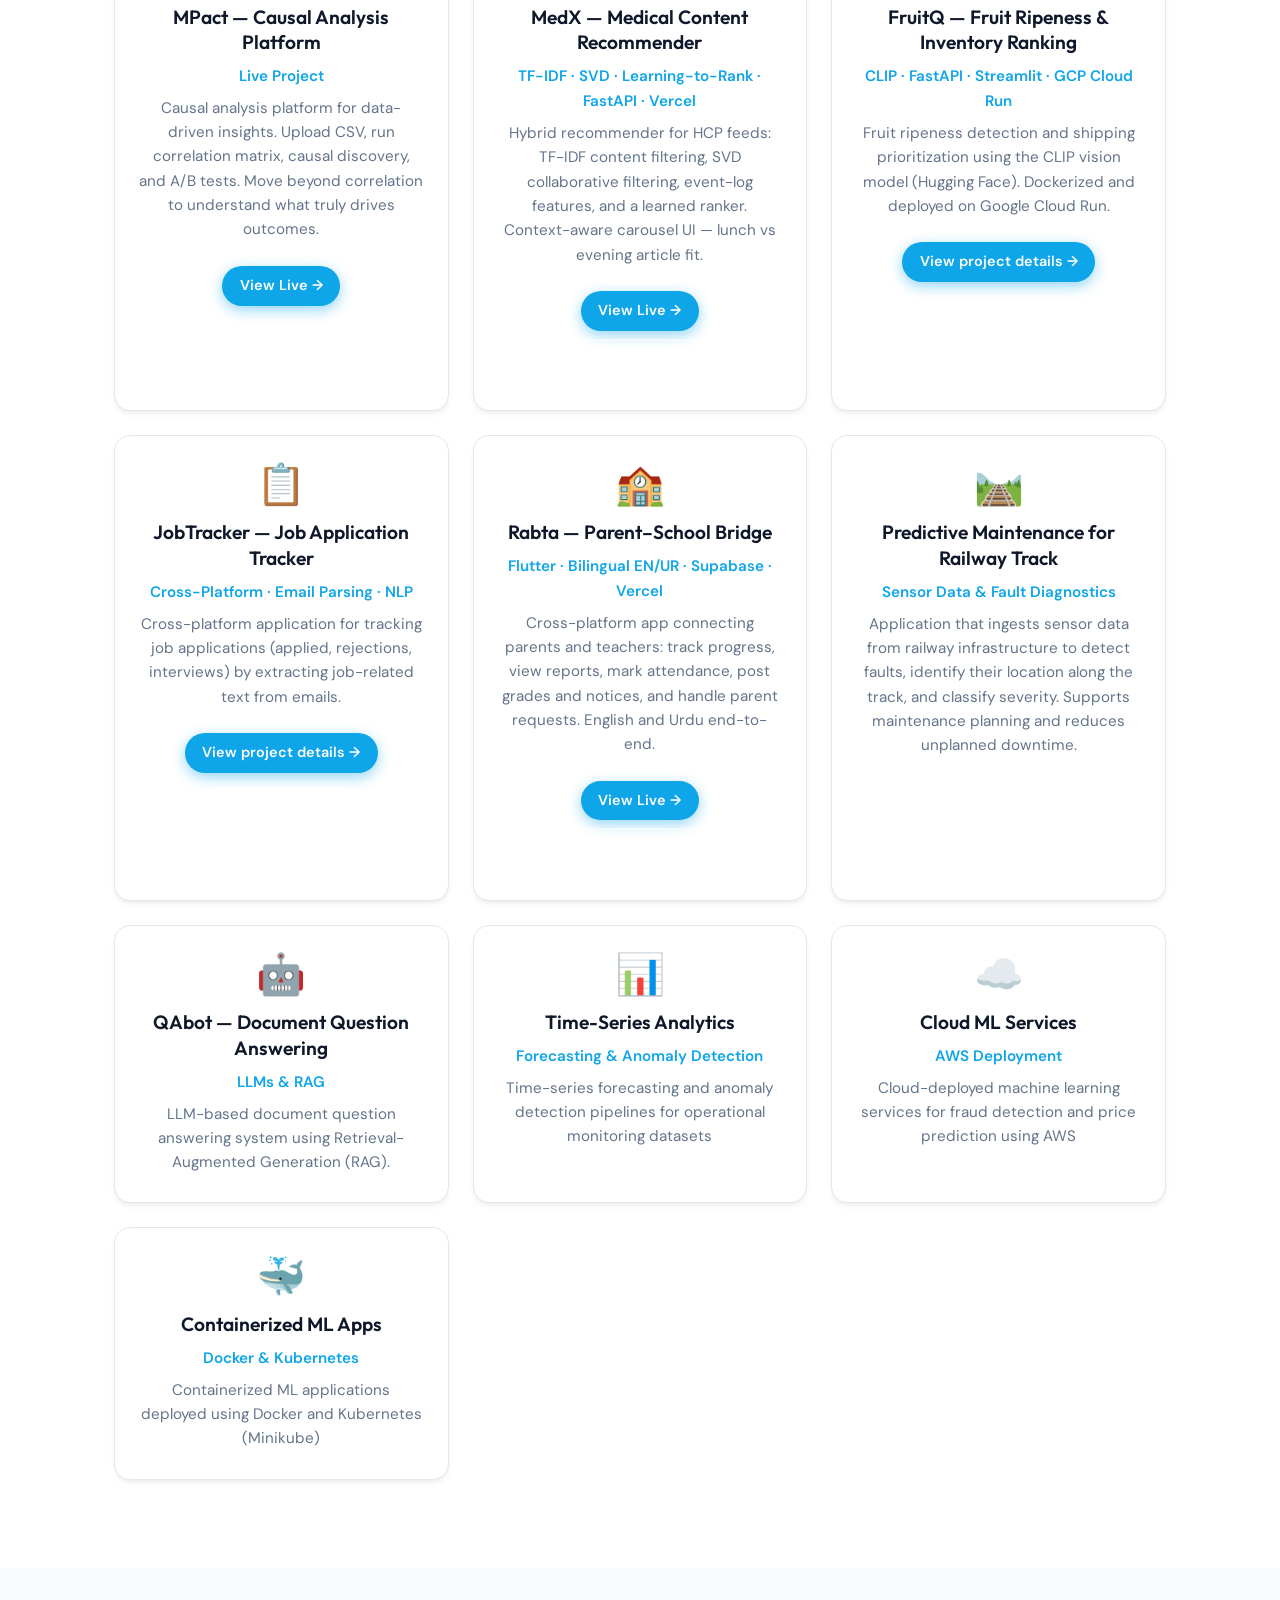
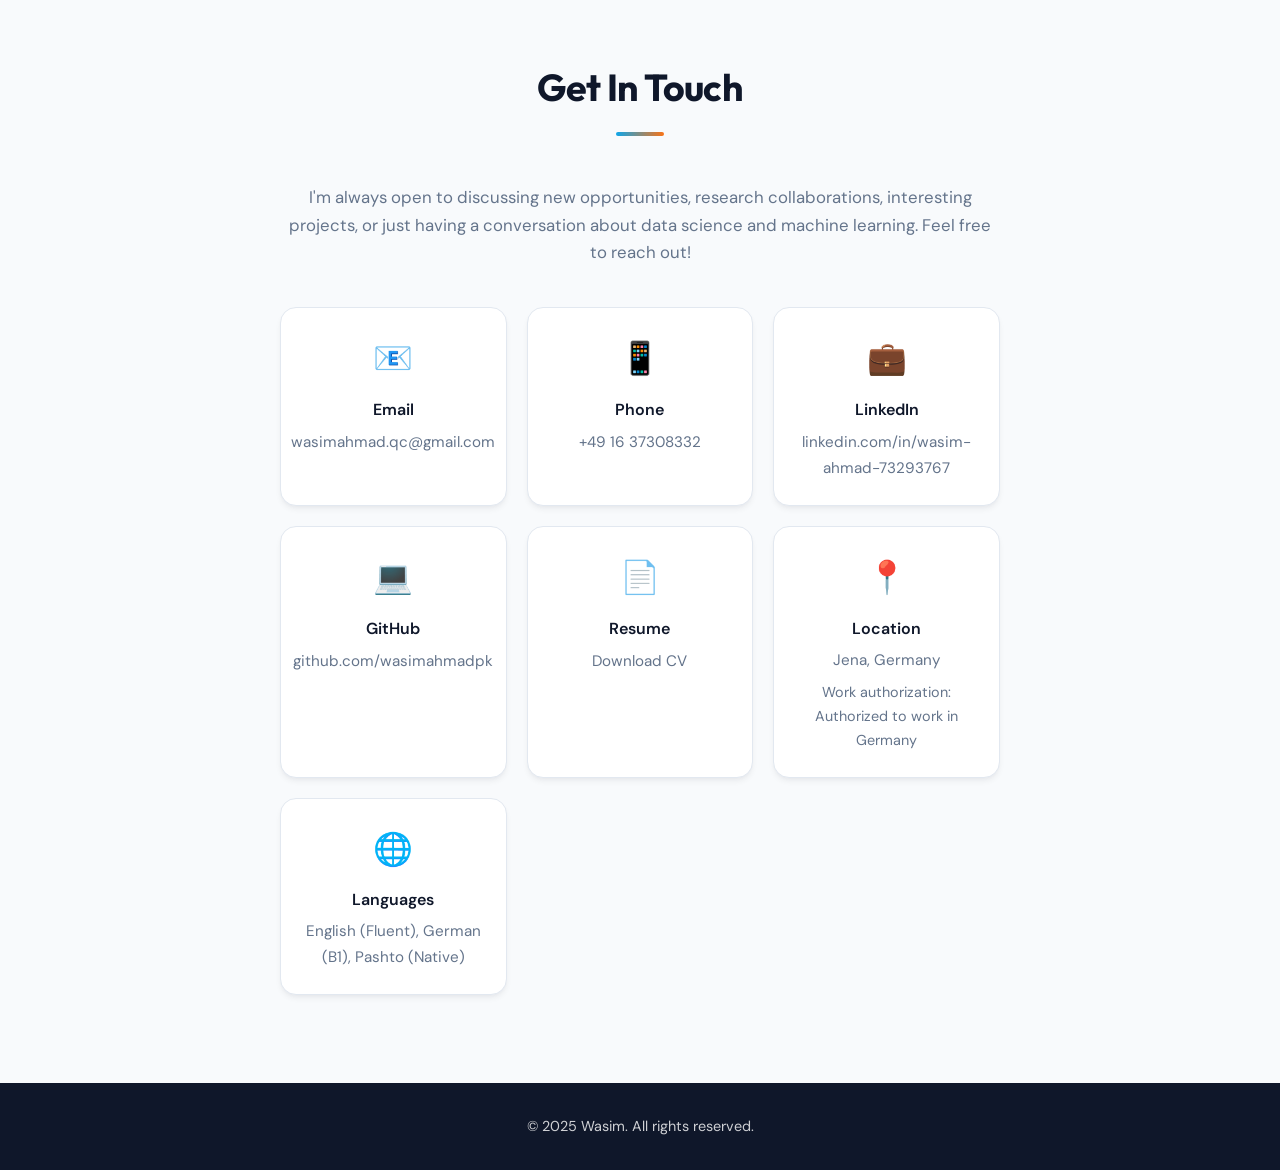
==== commit 3d17dcc1: "Add Rabta project and sync skills with updated CV. Include the parent-school bridge app with live de" ====
--- a/index.html
+++ b/index.html
@@ -38,7 +38,7 @@
                 <span class="greeting">Hello, I'm</span>
                 <span class="name">Wasim Ahmad</span>
             </h1>
-            <p class="hero-subtitle">Data Scientist | Machine Learning Engineer | Causal Inference</p>
+            <p class="hero-subtitle">Machine Learning Engineer | Data Scientist | Causal Inference</p>
             <div class="hero-buttons">
                 <a href="#contact" class="btn btn-primary">Get In Touch</a>
                 <a href="#experience" class="btn btn-secondary">View My Work</a>
@@ -56,14 +56,15 @@
             <div class="about-content">
                 <div class="about-text">
                     <p class="about-description">
-                        Experienced Data Scientist and AI Developer with extensive expertise in building scalable 
-                        machine learning, deep learning, and causal inference solutions for complex real-world 
-                        datasets. Proven ability to translate research-oriented models into robust, production-ready 
-                        systems, particularly in healthcare, climate, and industrial domains.
+                        Machine Learning Engineer and Data Scientist with experience building scalable ML systems 
+                        for time-series, sensor, and product-facing applications. Strong in Python end-to-end 
+                        workflows—from modelling and experimentation to deployment—with expertise in recommender 
+                        systems, causal inference, and production-oriented analytics.
                     </p>
                     <p class="about-description">
-                        Currently at Computer Vision Group in Jena, Germany, specializing in causal inference 
-                        and applied ML for neuroscience, climate, and industrial applications.
+                        Recently at Computer Vision Group in Jena, Germany, applying causal inference and applied ML 
+                        to neuroscience, climate, and industrial datasets—translating research-oriented models into 
+                        robust, production-ready systems.
                     </p>
                 </div>
             </div>
@@ -167,7 +168,7 @@
     <section id="skills" class="section skills">
         <div class="container">
             <h2 class="section-title">Skills</h2>
-            <p class="skills-intro">Core technologies and methods I use to build data-driven solutions.</p>
+            <p class="skills-intro">Core technologies and methods I use to build scalable ML systems—from modelling and experimentation to deployment.</p>
             <div class="skills-grid">
                 <div class="skill-card">
                     <div class="skill-card-header">
@@ -192,8 +193,24 @@
                         <span class="skill-tag">Supervised & Unsupervised Learning</span>
                         <span class="skill-tag">Deep Learning</span>
                         <span class="skill-tag">Time-Series Forecasting</span>
+                        <span class="skill-tag">Anomaly Detection</span>
                         <span class="skill-tag">Causal Inference</span>
-                        <span class="skill-tag">Anomaly Detection</span>
+                    </div>
+                </div>
+                <div class="skill-card">
+                    <div class="skill-card-header">
+                        <span class="skill-card-icon" aria-hidden="true">🎯</span>
+                        <h3 class="skill-card-title">Recommender Systems</h3>
+                    </div>
+                    <div class="skill-tags">
+                        <span class="skill-tag">Content-Based Filtering</span>
+                        <span class="skill-tag">Collaborative Filtering</span>
+                        <span class="skill-tag">Hybrid Models</span>
+                        <span class="skill-tag">Matrix Factorisation (SVD)</span>
+                        <span class="skill-tag">Context-Aware Ranking</span>
+                        <span class="skill-tag">Personalisation</span>
+                        <span class="skill-tag">TF-IDF</span>
+                        <span class="skill-tag">Similarity Search</span>
                     </div>
                 </div>
                 <div class="skill-card">
@@ -202,10 +219,12 @@
                         <h3 class="skill-card-title">NLP & LLMs</h3>
                     </div>
                     <div class="skill-tags">
-                        <span class="skill-tag">LLMs</span>
-                        <span class="skill-tag">RAG</span>
+                        <span class="skill-tag">Large Language Models</span>
+                        <span class="skill-tag">Retrieval-Augmented Generation (RAG)</span>
                         <span class="skill-tag">Agentic AI</span>
                         <span class="skill-tag">Prompt Engineering</span>
+                        <span class="skill-tag">Cursor</span>
+                        <span class="skill-tag">Claude</span>
                         <span class="skill-tag">Vertex AI</span>
                     </div>
                 </div>
@@ -218,9 +237,12 @@
                         <span class="skill-tag">Scikit-learn</span>
                         <span class="skill-tag">PyTorch</span>
                         <span class="skill-tag">Keras</span>
-                        <span class="skill-tag">Hugging Face</span>
+                        <span class="skill-tag">Hugging Face Transformers</span>
                         <span class="skill-tag">LangChain</span>
                         <span class="skill-tag">OpenCV</span>
+                        <span class="skill-tag">FastAPI</span>
+                        <span class="skill-tag">Surprise</span>
+                        <span class="skill-tag">LightFM</span>
                     </div>
                 </div>
                 <div class="skill-card">
@@ -229,11 +251,10 @@
                         <h3 class="skill-card-title">Data Engineering</h3>
                     </div>
                     <div class="skill-tags">
-                        <span class="skill-tag">Spark</span>
-                        <span class="skill-tag">Hadoop</span>
-                        <span class="skill-tag">ETL</span>
+                        <span class="skill-tag">Apache Spark</span>
+                        <span class="skill-tag">ETL Pipelines</span>
                         <span class="skill-tag">Feature Engineering</span>
-                        <span class="skill-tag">SQL DBs</span>
+                        <span class="skill-tag">SQL Databases</span>
                     </div>
                 </div>
                 <div class="skill-card">
@@ -244,23 +265,25 @@
                     <div class="skill-tags">
                         <span class="skill-tag">AWS</span>
                         <span class="skill-tag">Azure</span>
-                        <span class="skill-tag">GCP</span>
+                        <span class="skill-tag">Google Cloud</span>
                         <span class="skill-tag">Docker</span>
-                        <span class="skill-tag">Kubernetes</span>
                         <span class="skill-tag">CI/CD</span>
                         <span class="skill-tag">REST APIs</span>
+                        <span class="skill-tag">GitHub Actions</span>
                     </div>
                 </div>
                 <div class="skill-card">
                     <div class="skill-card-header">
                         <span class="skill-card-icon" aria-hidden="true">📊</span>
-                        <h3 class="skill-card-title">Analytics & Visualization</h3>
+                        <h3 class="skill-card-title">Analytics</h3>
                     </div>
                     <div class="skill-tags">
                         <span class="skill-tag">A/B Testing</span>
+                        <span class="skill-tag">Variance Reduction (CUPED)</span>
                         <span class="skill-tag">Matplotlib</span>
                         <span class="skill-tag">Plotly</span>
                         <span class="skill-tag">Tableau</span>
+                        <span class="skill-tag">Streamlit</span>
                     </div>
                 </div>
             </div>
@@ -301,6 +324,14 @@
                     <p class="education-details">Cross-platform application for tracking job applications (applied, rejections, interviews) by extracting job-related text from emails.</p>
                     <a href="jobtracker.html" class="btn btn-primary project-link">View project details →</a>
                 </div>
+                <div class="education-card project-card-featured">
+                    <div class="education-icon">🏫</div>
+                    <h3 class="education-degree">Rabta — Parent–School Bridge</h3>
+                    <p class="education-institution">Flutter · Bilingual EN/UR · Supabase · Vercel</p>
+                    <p class="education-details">Cross-platform app connecting parents and teachers: track progress, view reports, mark attendance, post grades and notices, and handle parent requests. English and Urdu end-to-end.</p>
+                    <a href="https://rabta.vercel.app" target="_blank" rel="noopener noreferrer" class="btn btn-primary project-link">View Live →</a>
+                    <a href="rabta.html" class="btn btn-secondary project-link" style="margin-left: 0.5rem;">Project details →</a>
+                </div>
                 <div class="education-card">
                     <div class="education-icon">🛤️</div>
                     <h3 class="education-degree">Predictive Maintenance for Railway Track</h3>
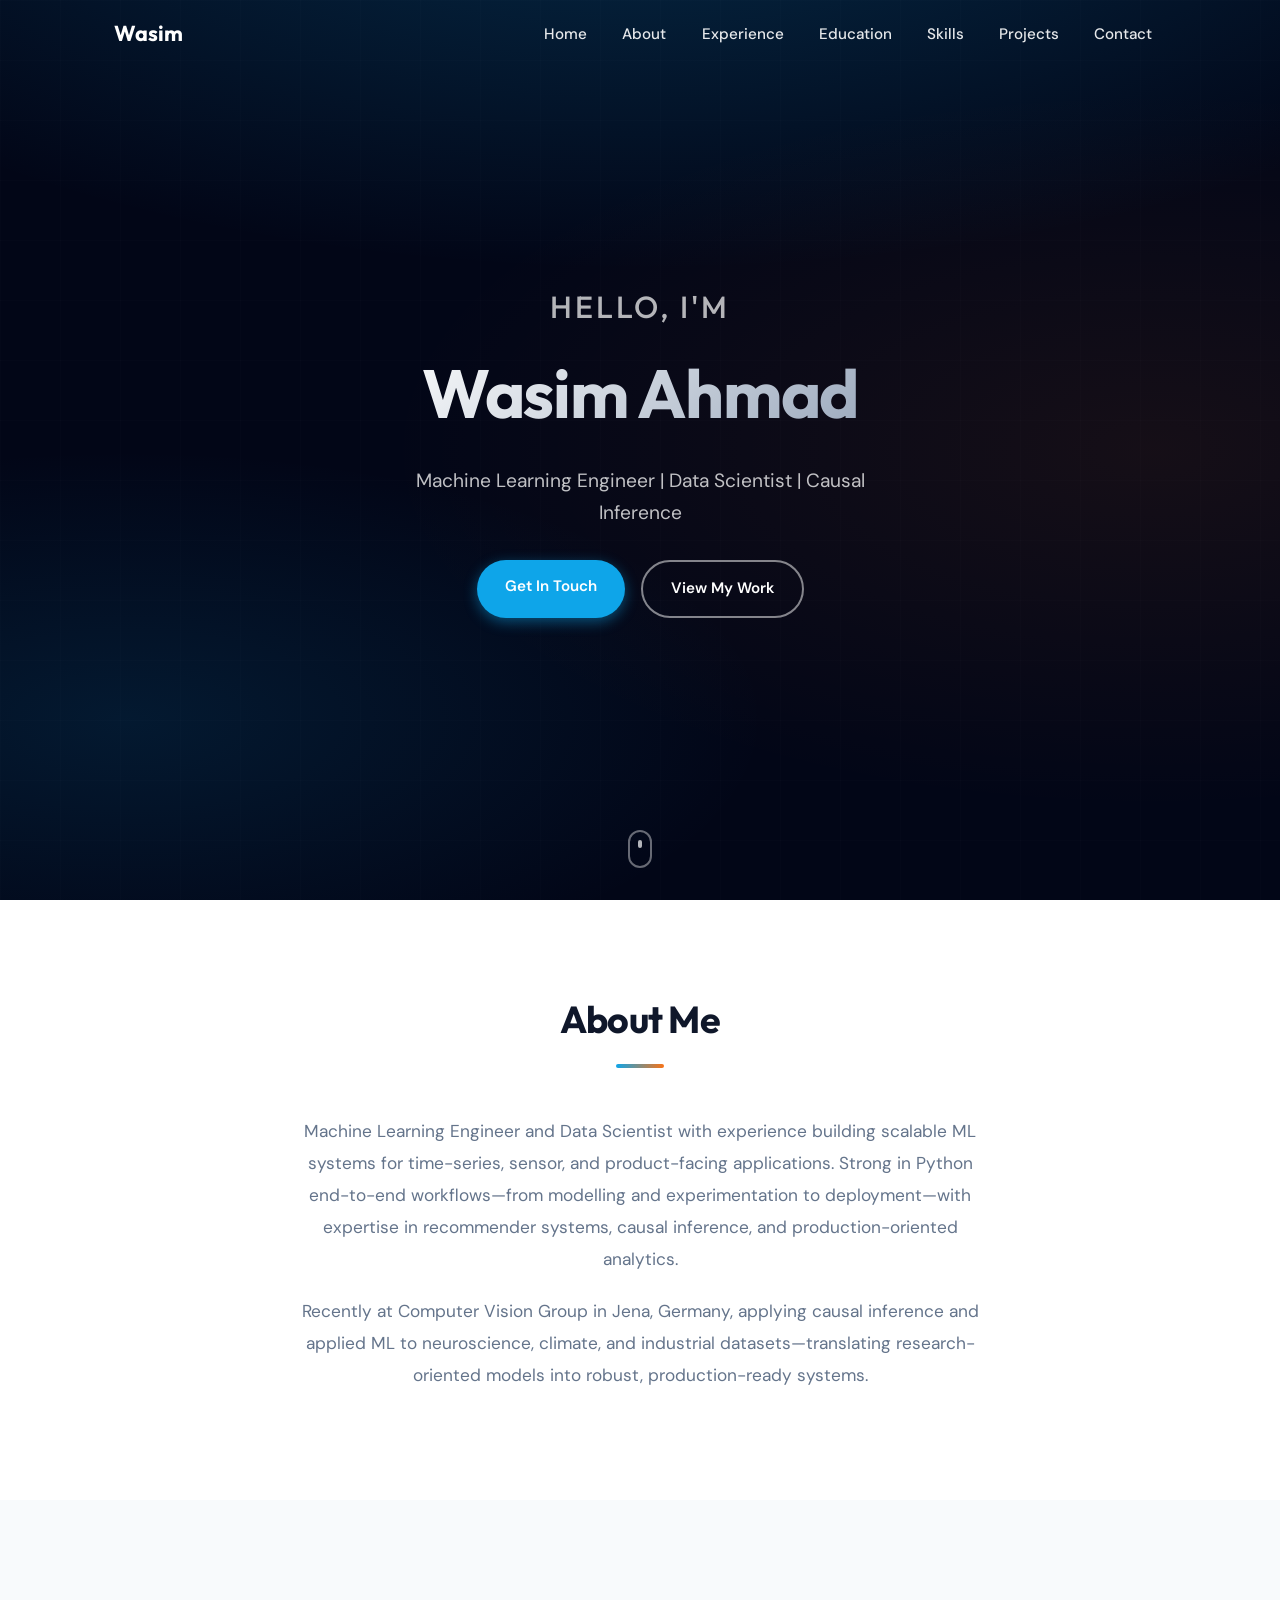
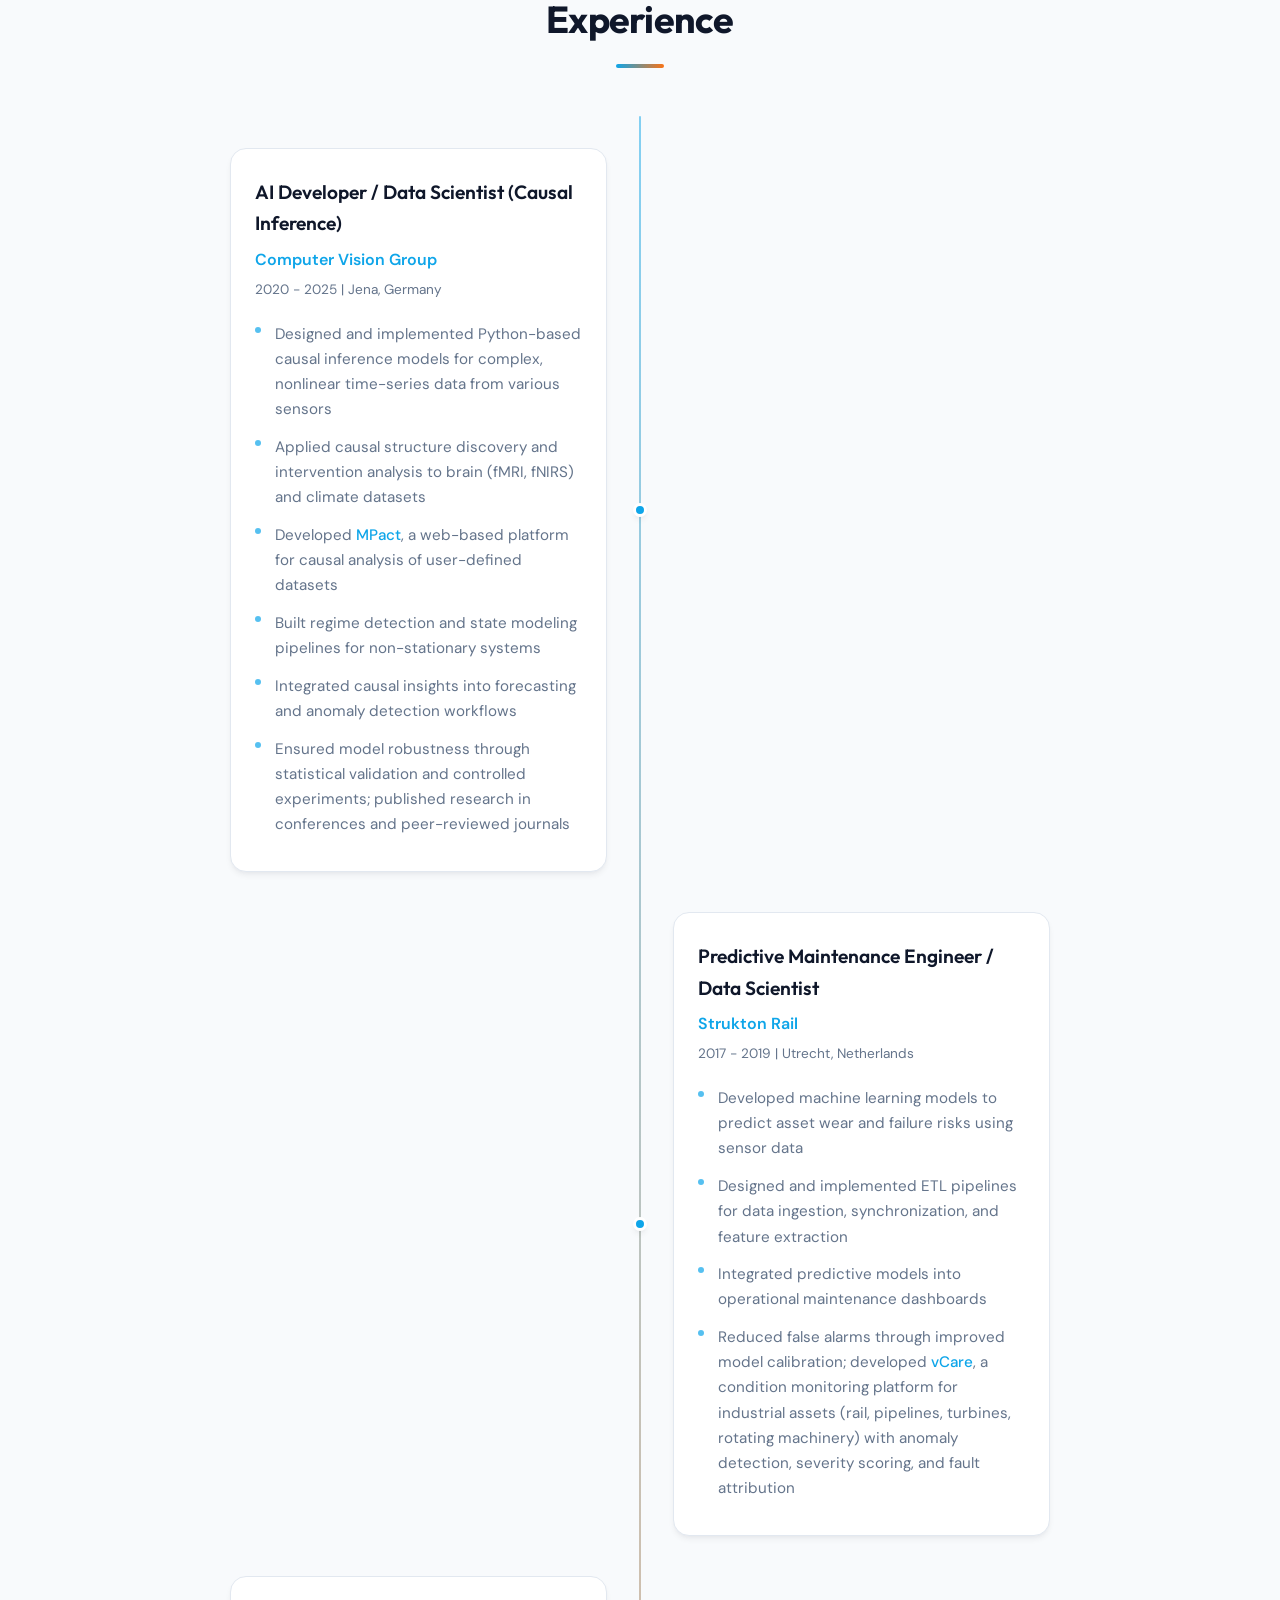
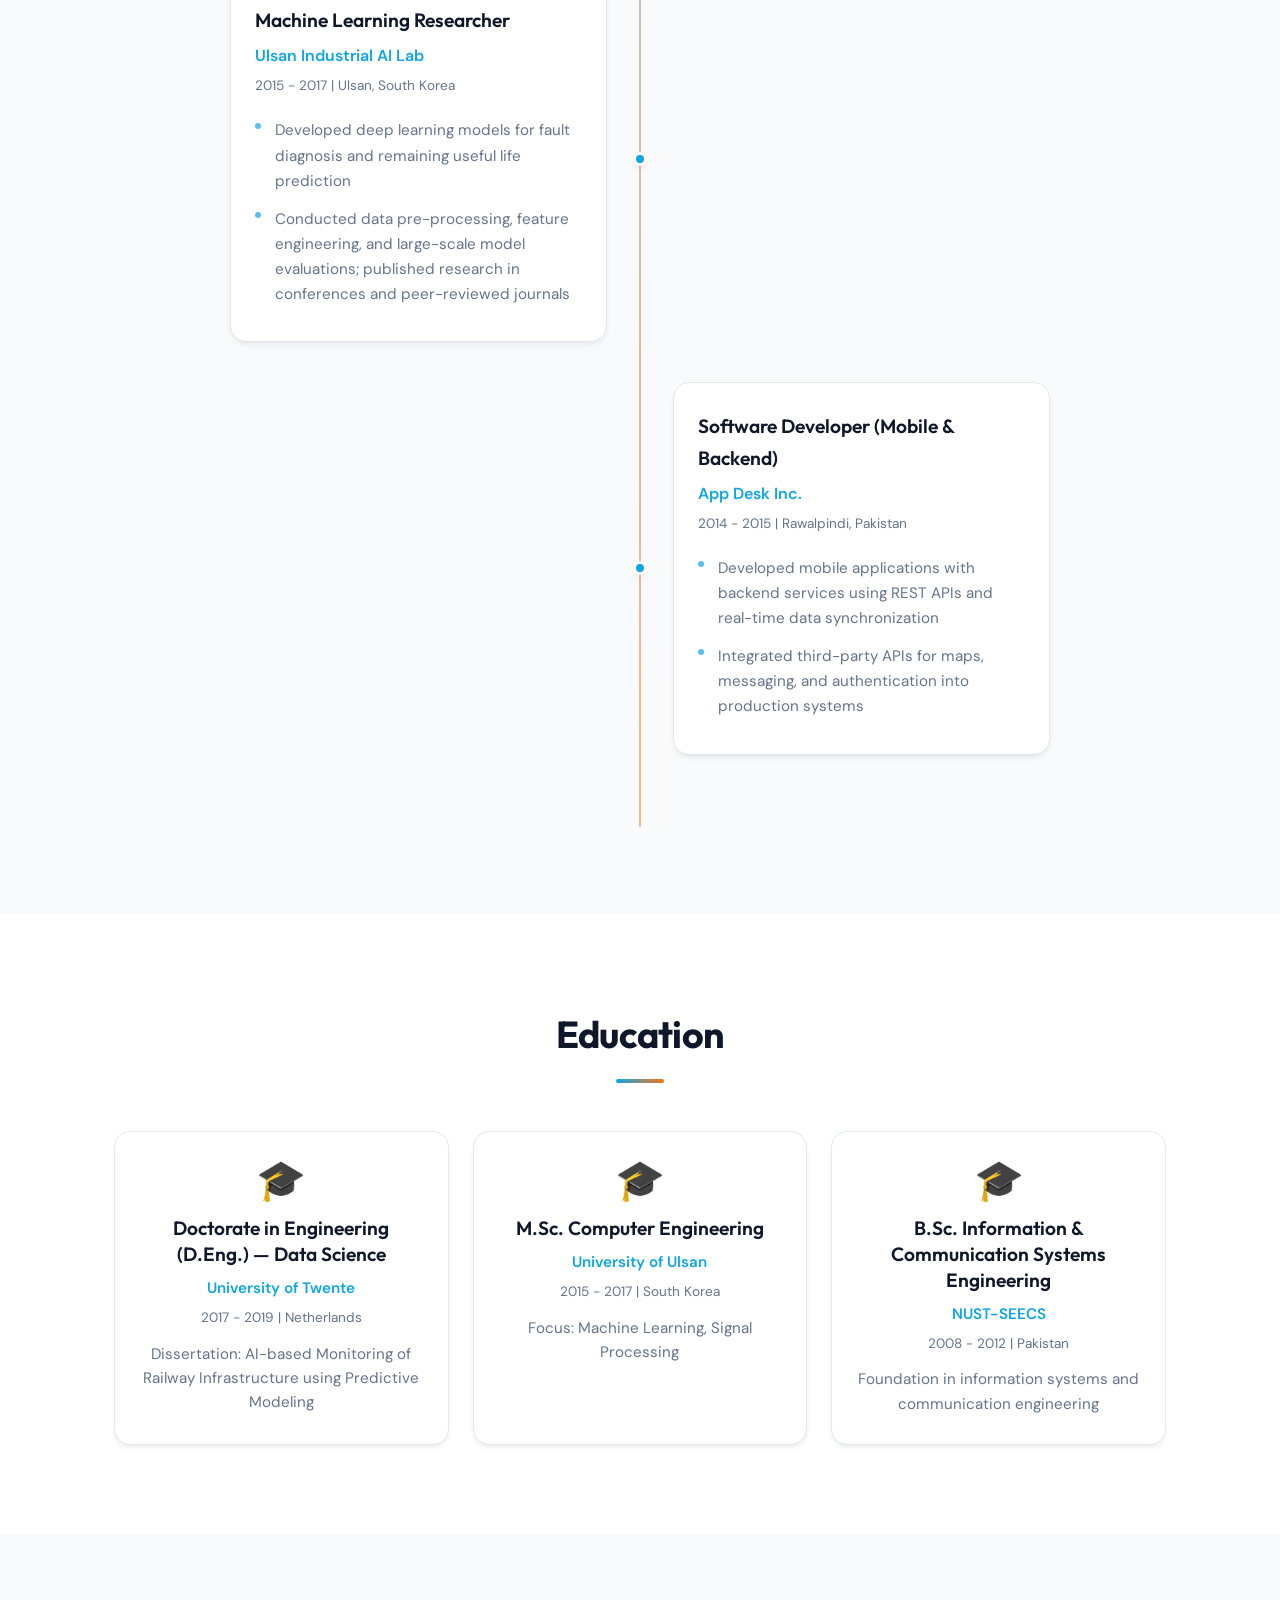
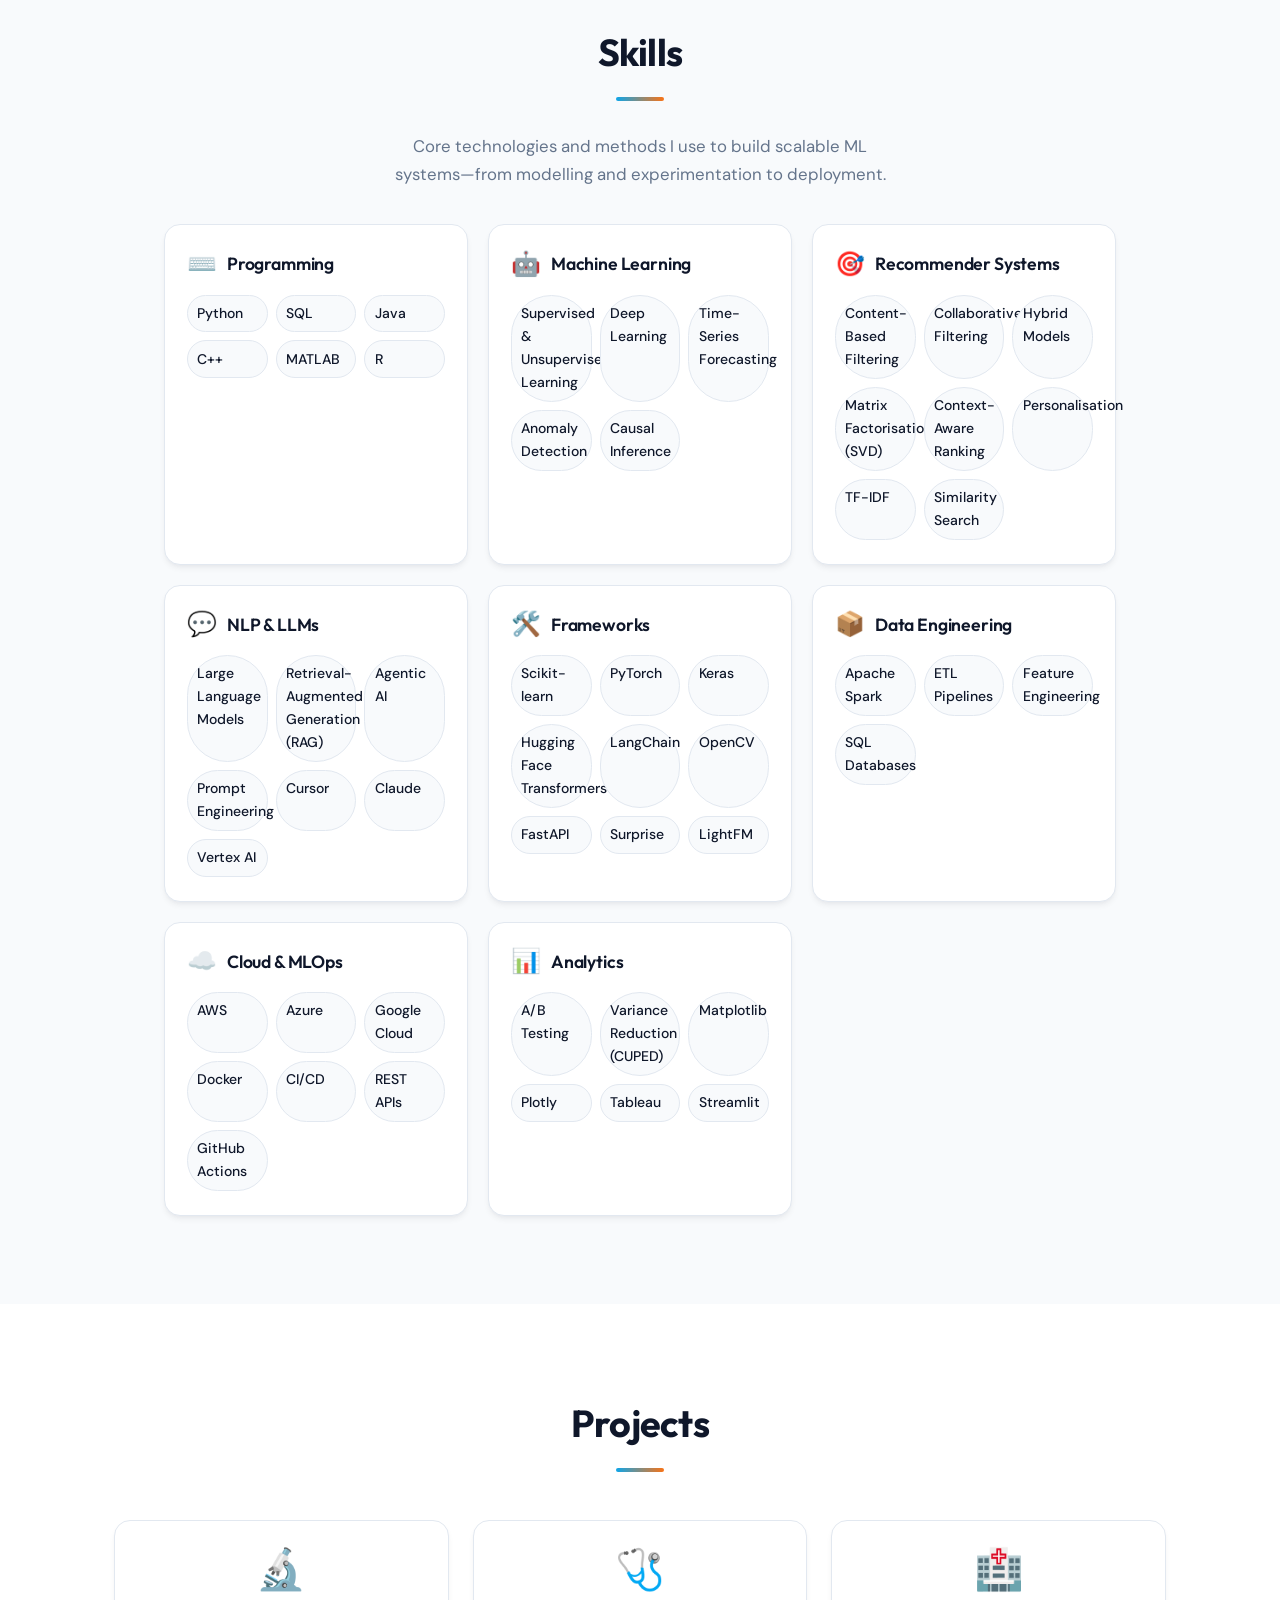
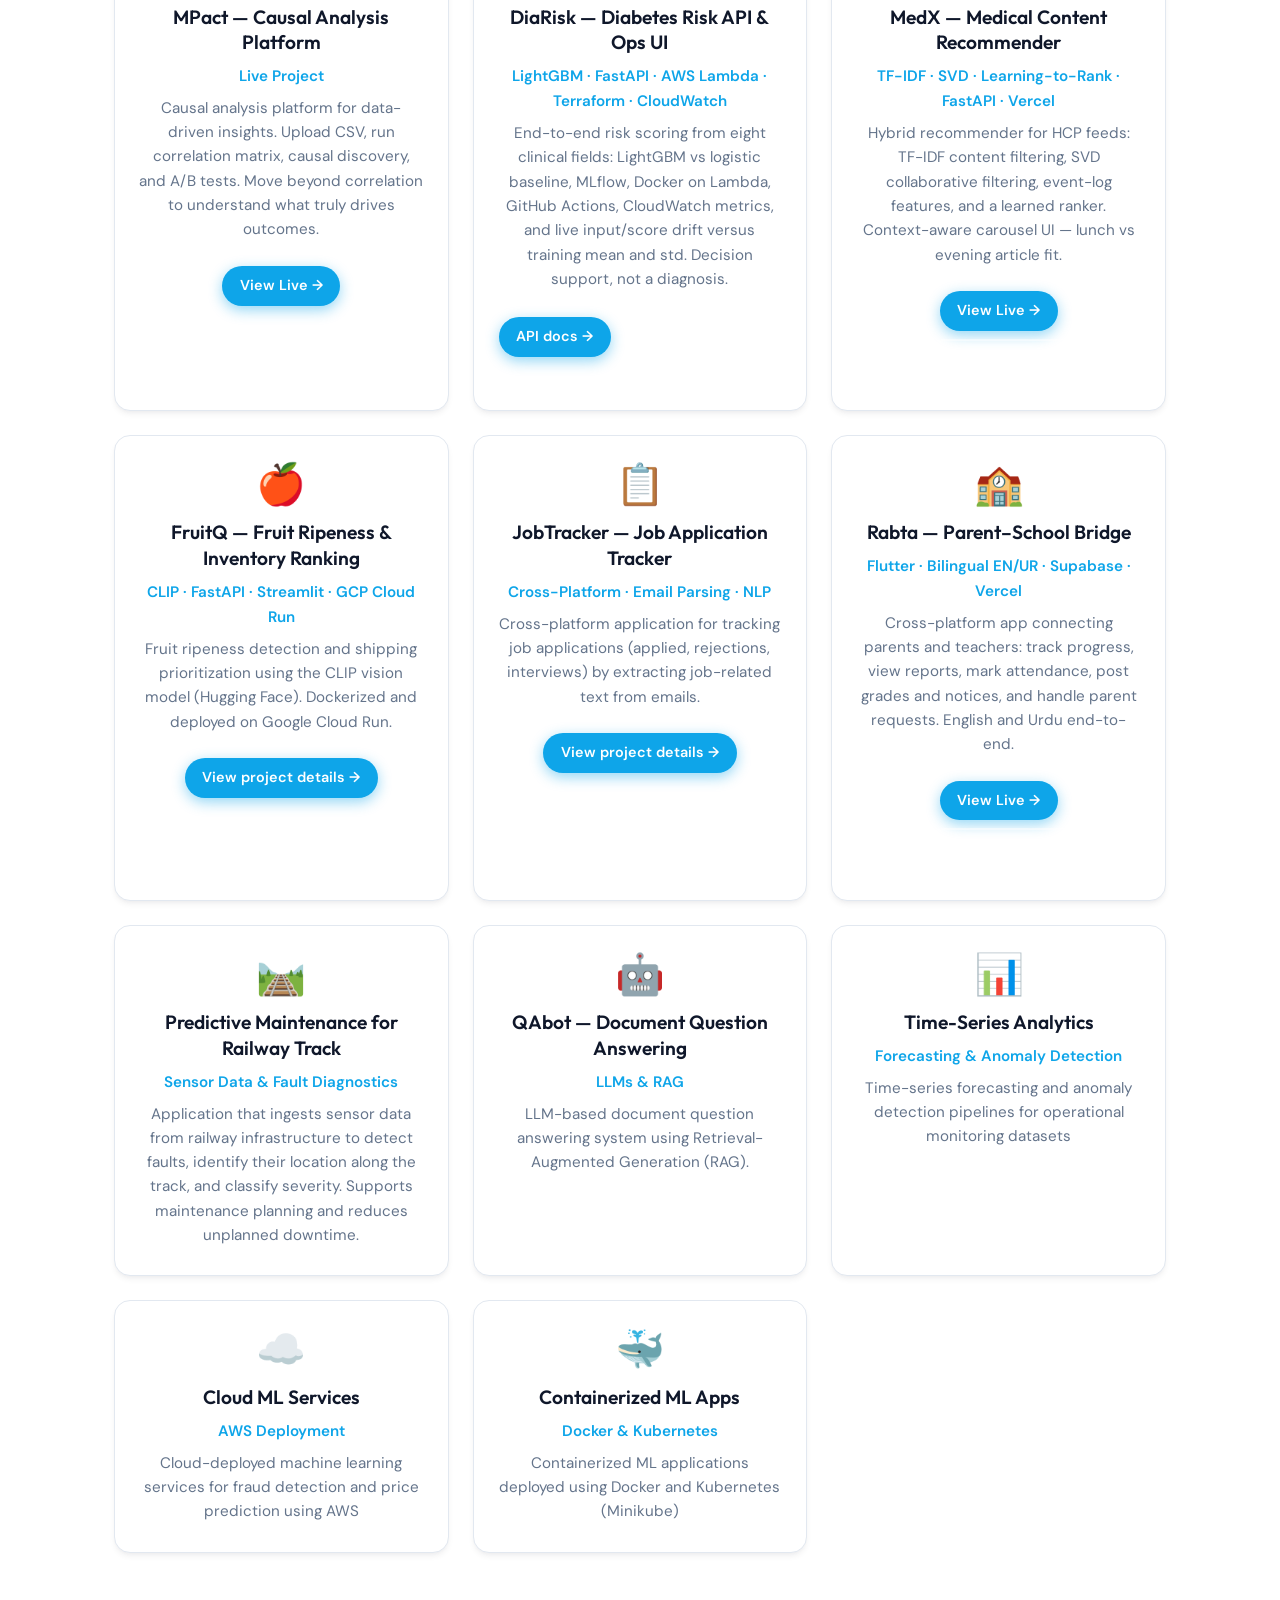
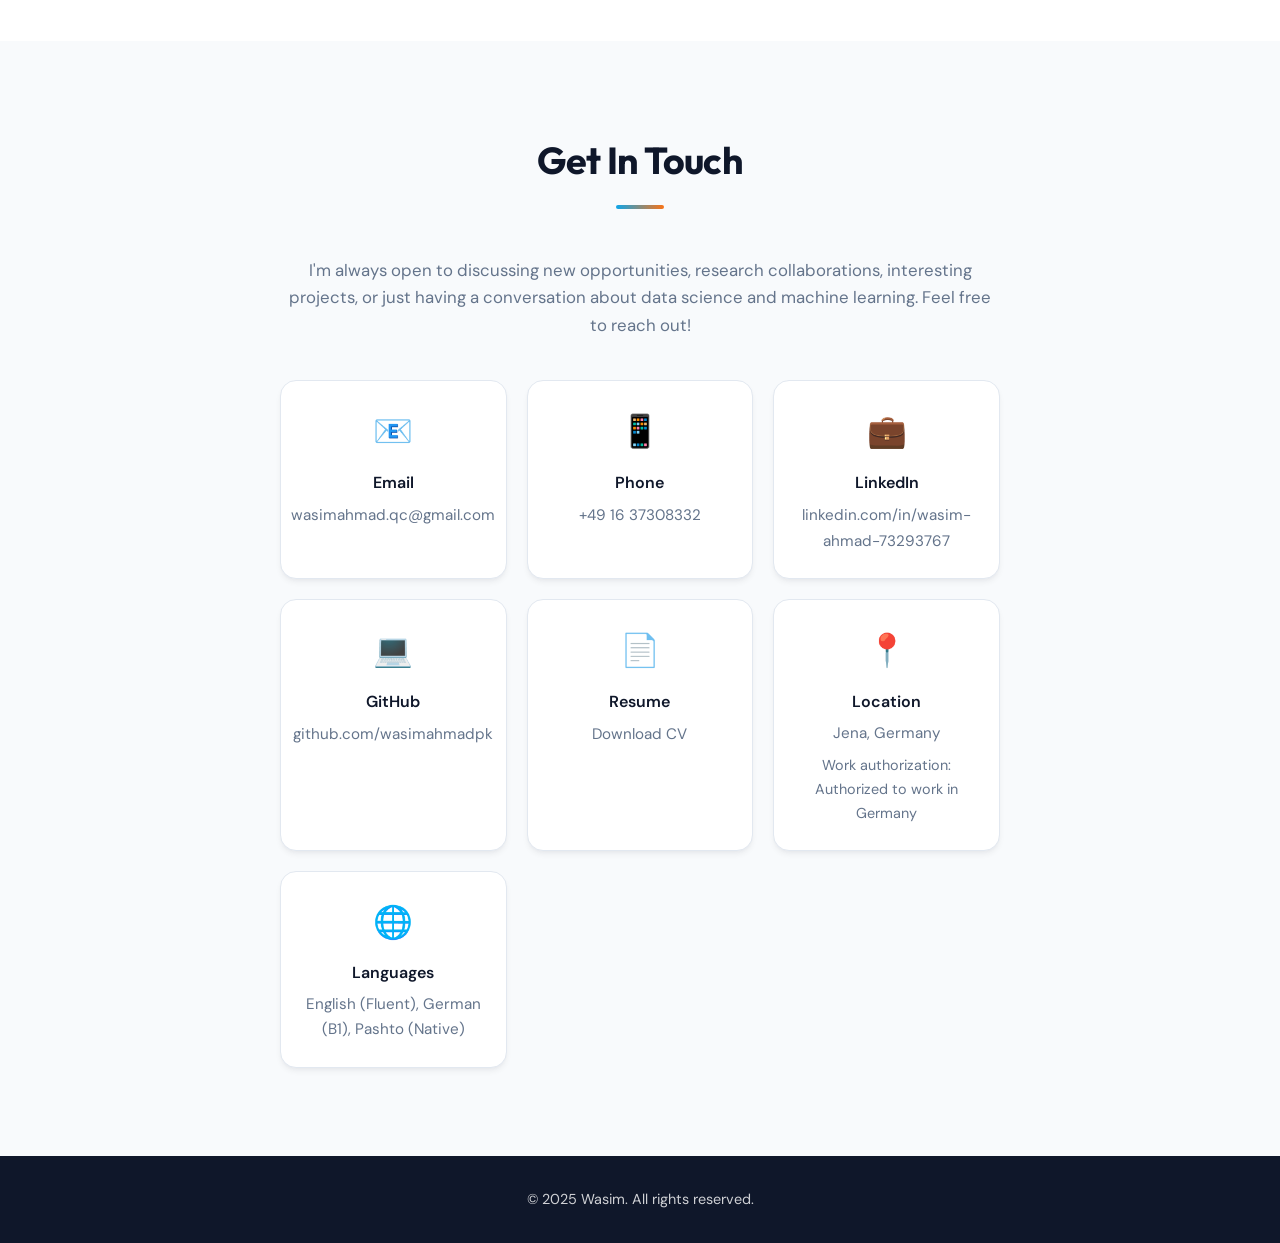
==== commit 2fc0dfb3: "Add DiaRisk to the projects grid and a detail page." ====
--- a/index.html
+++ b/index.html
@@ -303,6 +303,14 @@
                     <a href="https://mpact-38bf.onrender.com/index.html" target="_blank" rel="noopener noreferrer" class="btn btn-primary project-link">View Live →</a>
                 </div>
                 <div class="education-card project-card-featured">
+                    <div class="education-icon">🩺</div>
+                    <h3 class="education-degree">DiaRisk — Diabetes Risk API &amp; Ops UI</h3>
+                    <p class="education-institution">LightGBM · FastAPI · AWS Lambda · Terraform · CloudWatch</p>
+                    <p class="education-details">End-to-end risk scoring from eight clinical fields: LightGBM vs logistic baseline, MLflow, Docker on Lambda, GitHub Actions, CloudWatch metrics, and live input/score drift versus training mean and std. Decision support, not a diagnosis.</p>
+                    <a href="https://b2je1touwh.execute-api.eu-north-1.amazonaws.com/docs" target="_blank" rel="noopener noreferrer" class="btn btn-primary project-link">API docs →</a>
+                    <a href="diarisk.html" class="btn btn-secondary project-link" style="margin-left: 0.5rem;">Project details →</a>
+                </div>
+                <div class="education-card project-card-featured">
                     <div class="education-icon">🏥</div>
                     <h3 class="education-degree">MedX — Medical Content Recommender</h3>
                     <p class="education-institution">TF-IDF · SVD · Learning-to-Rank · FastAPI · Vercel</p>
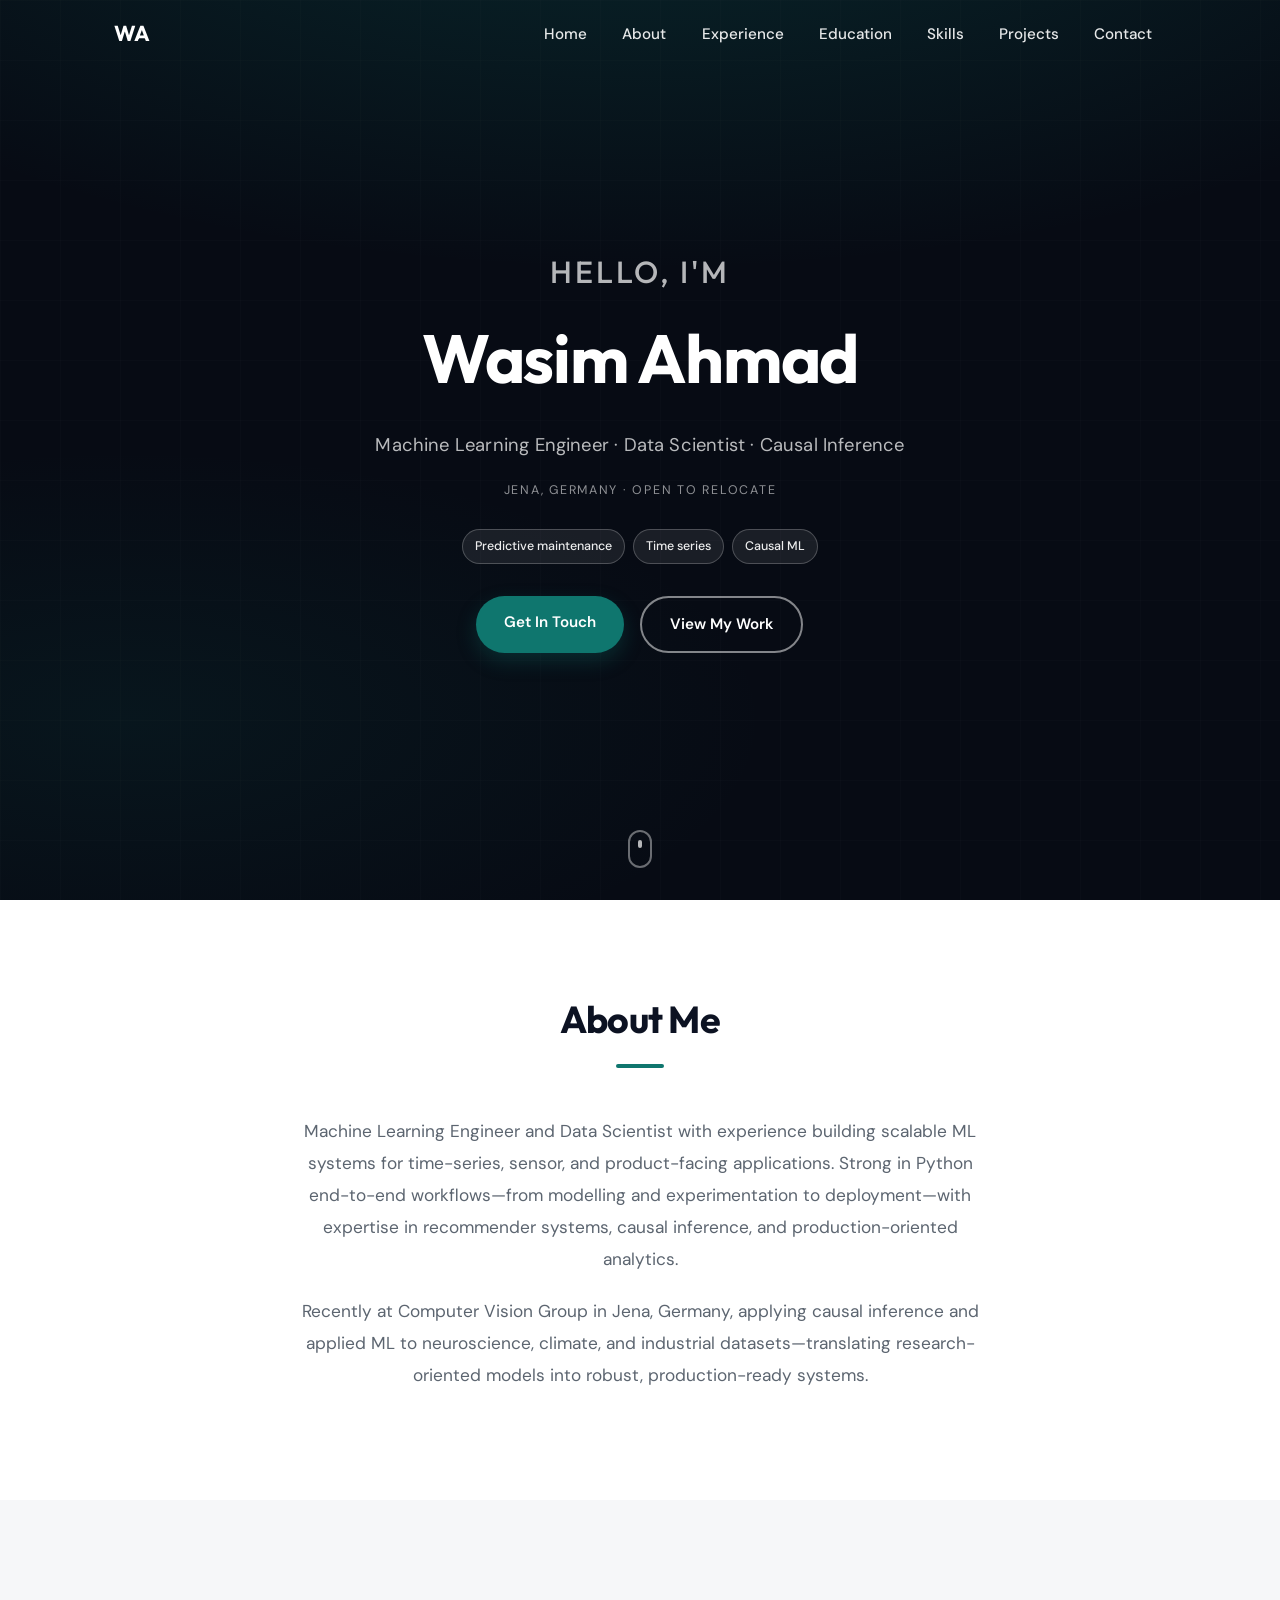
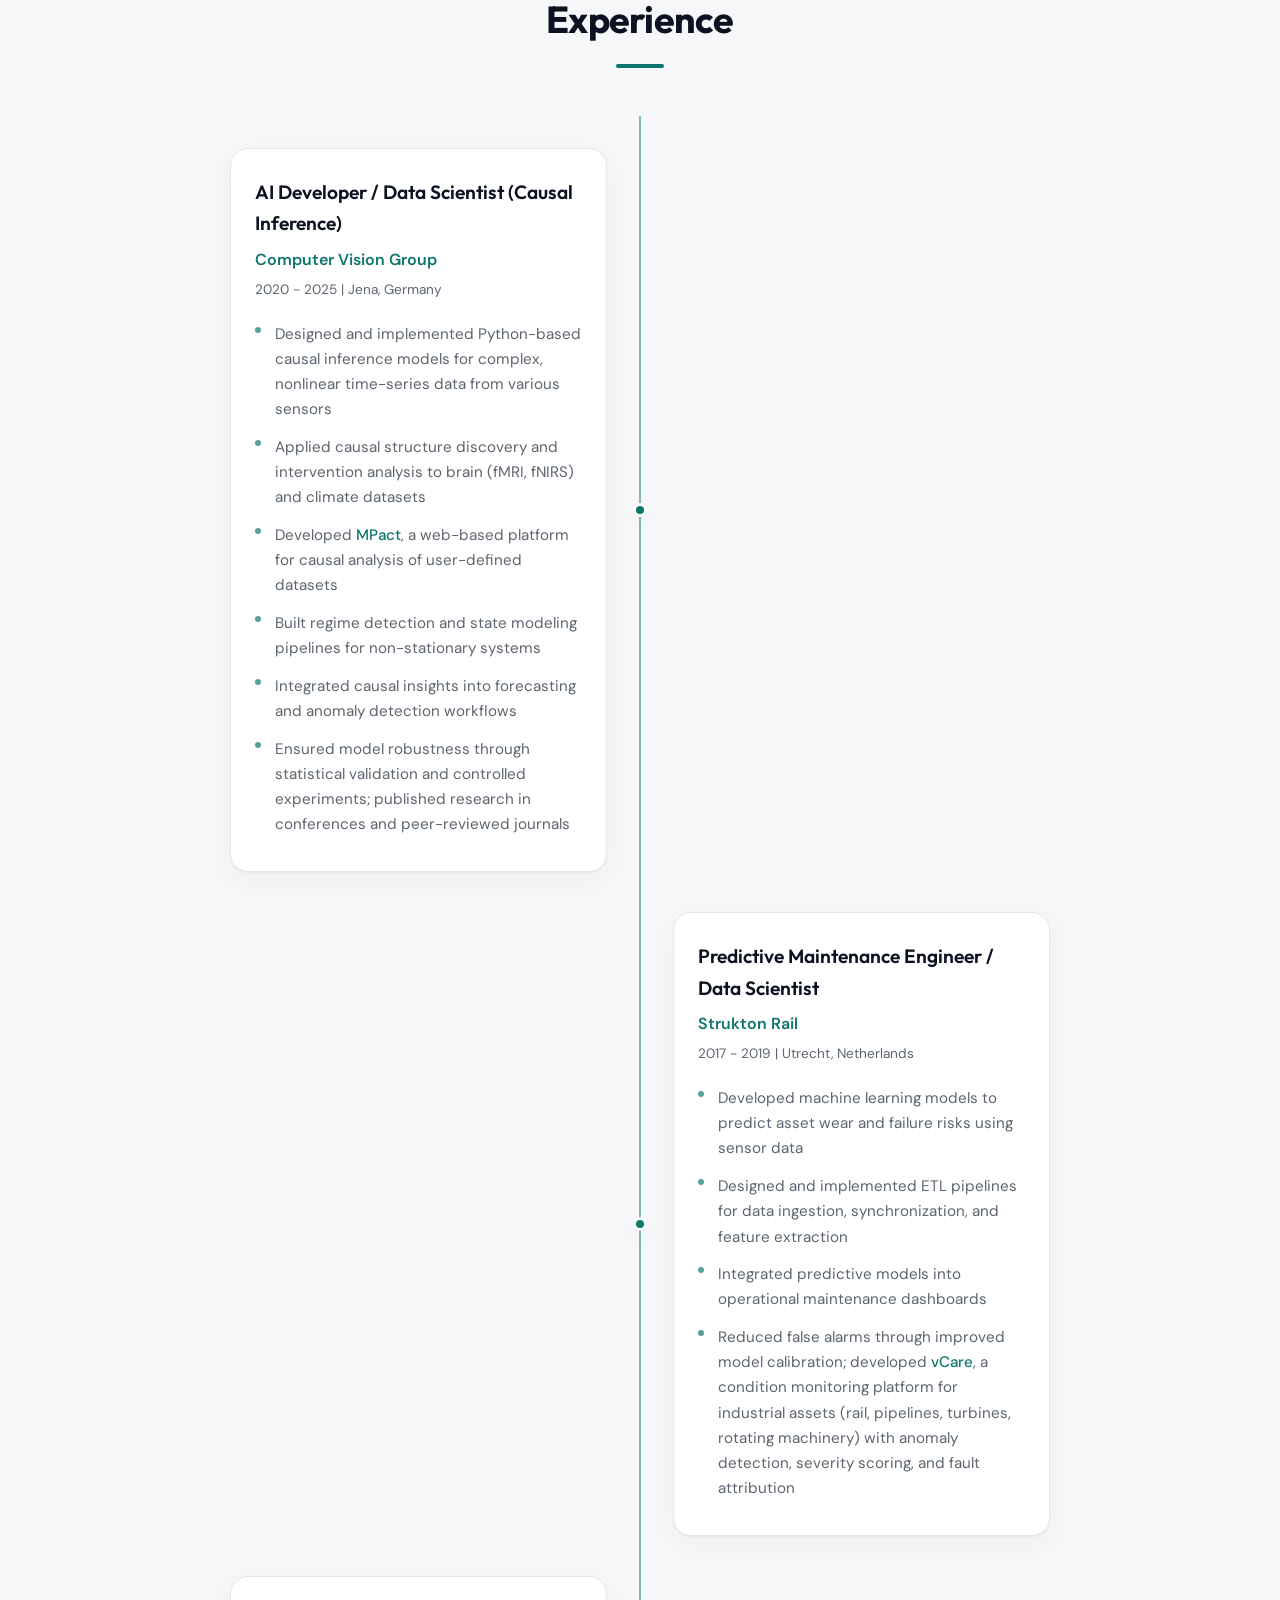
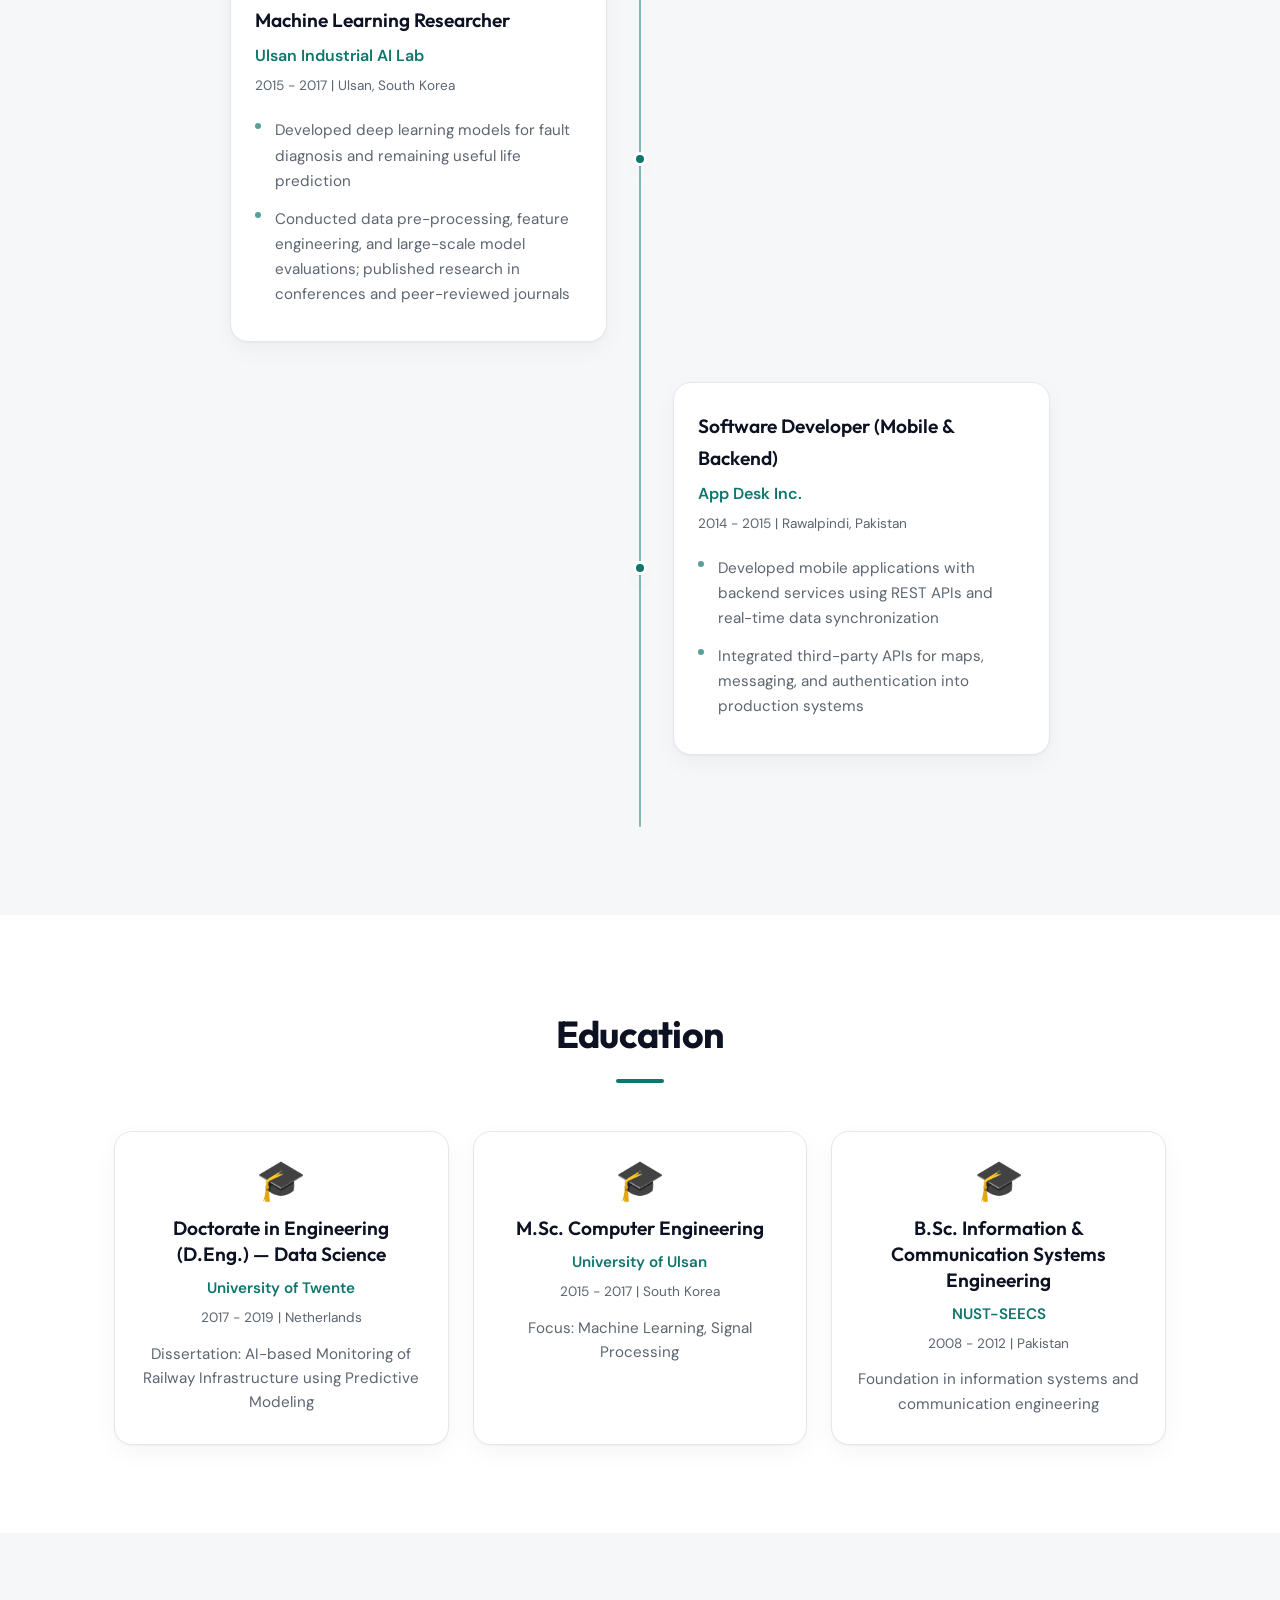
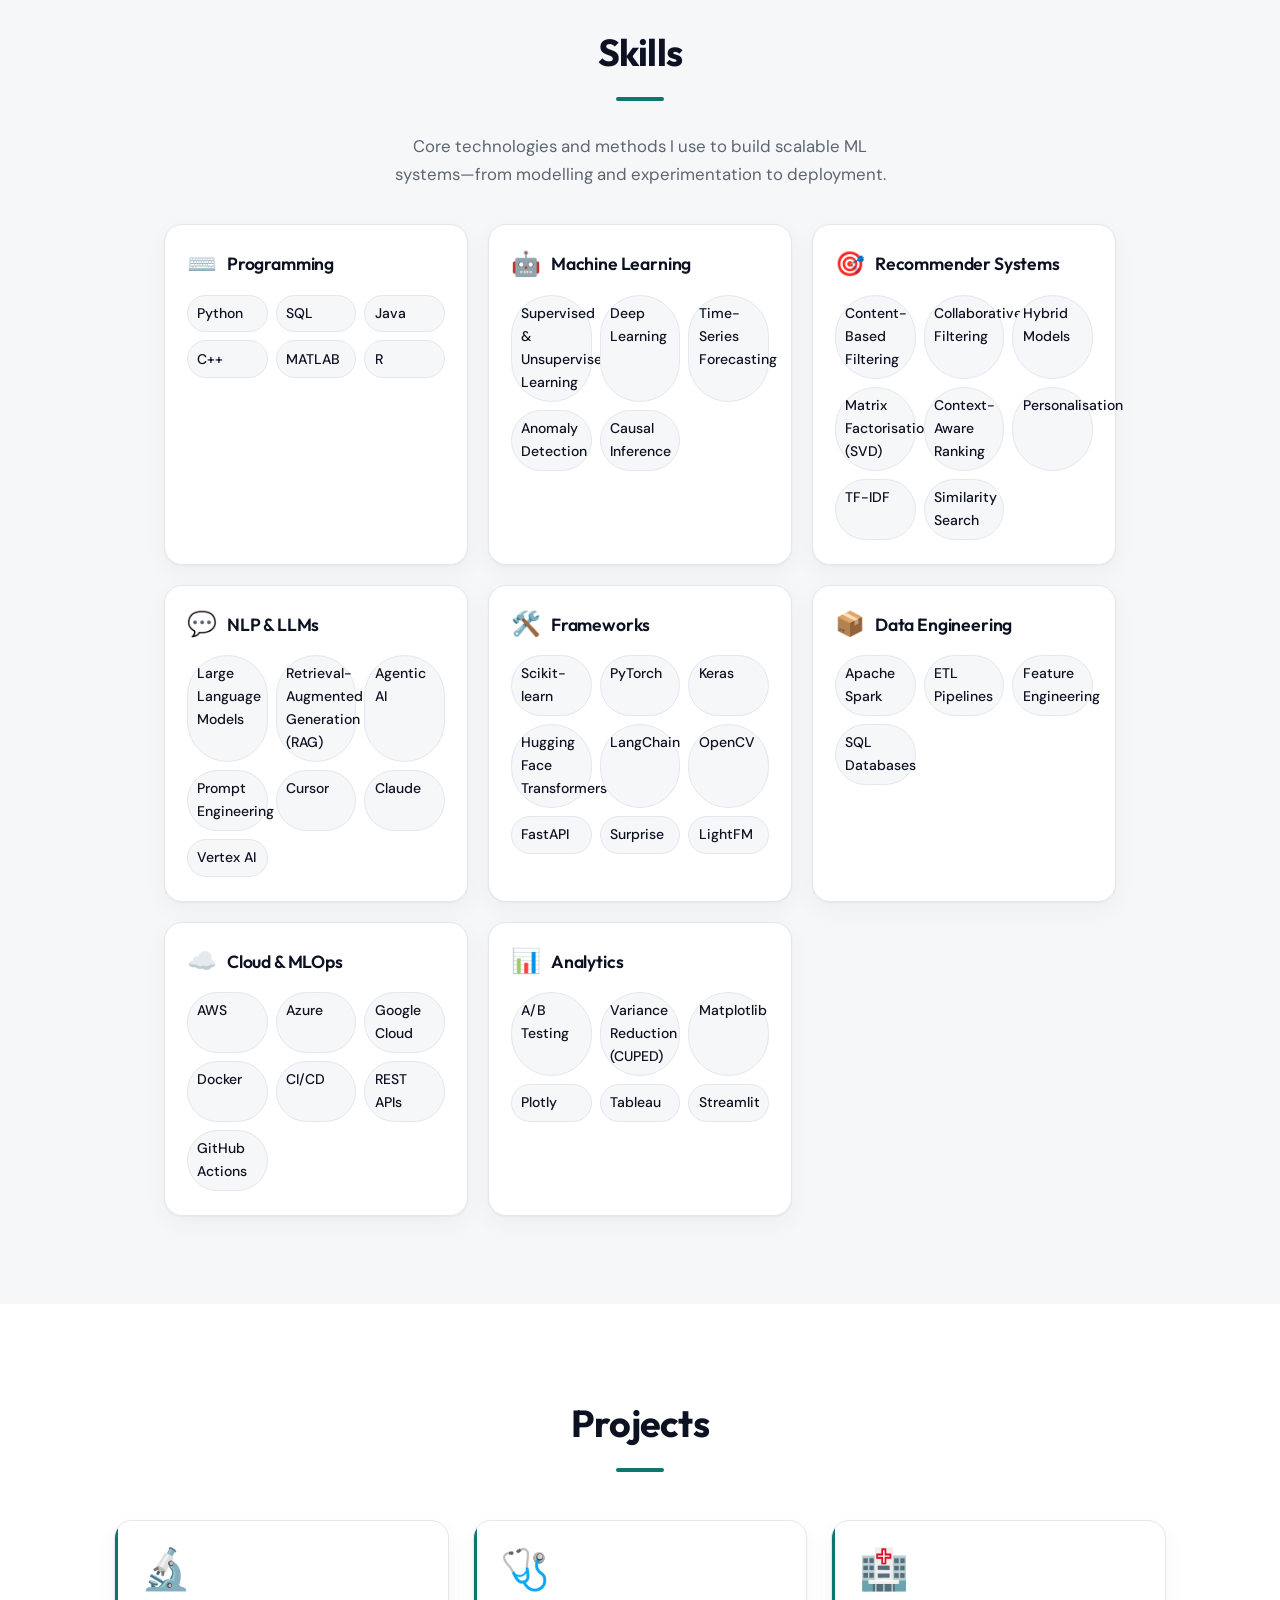
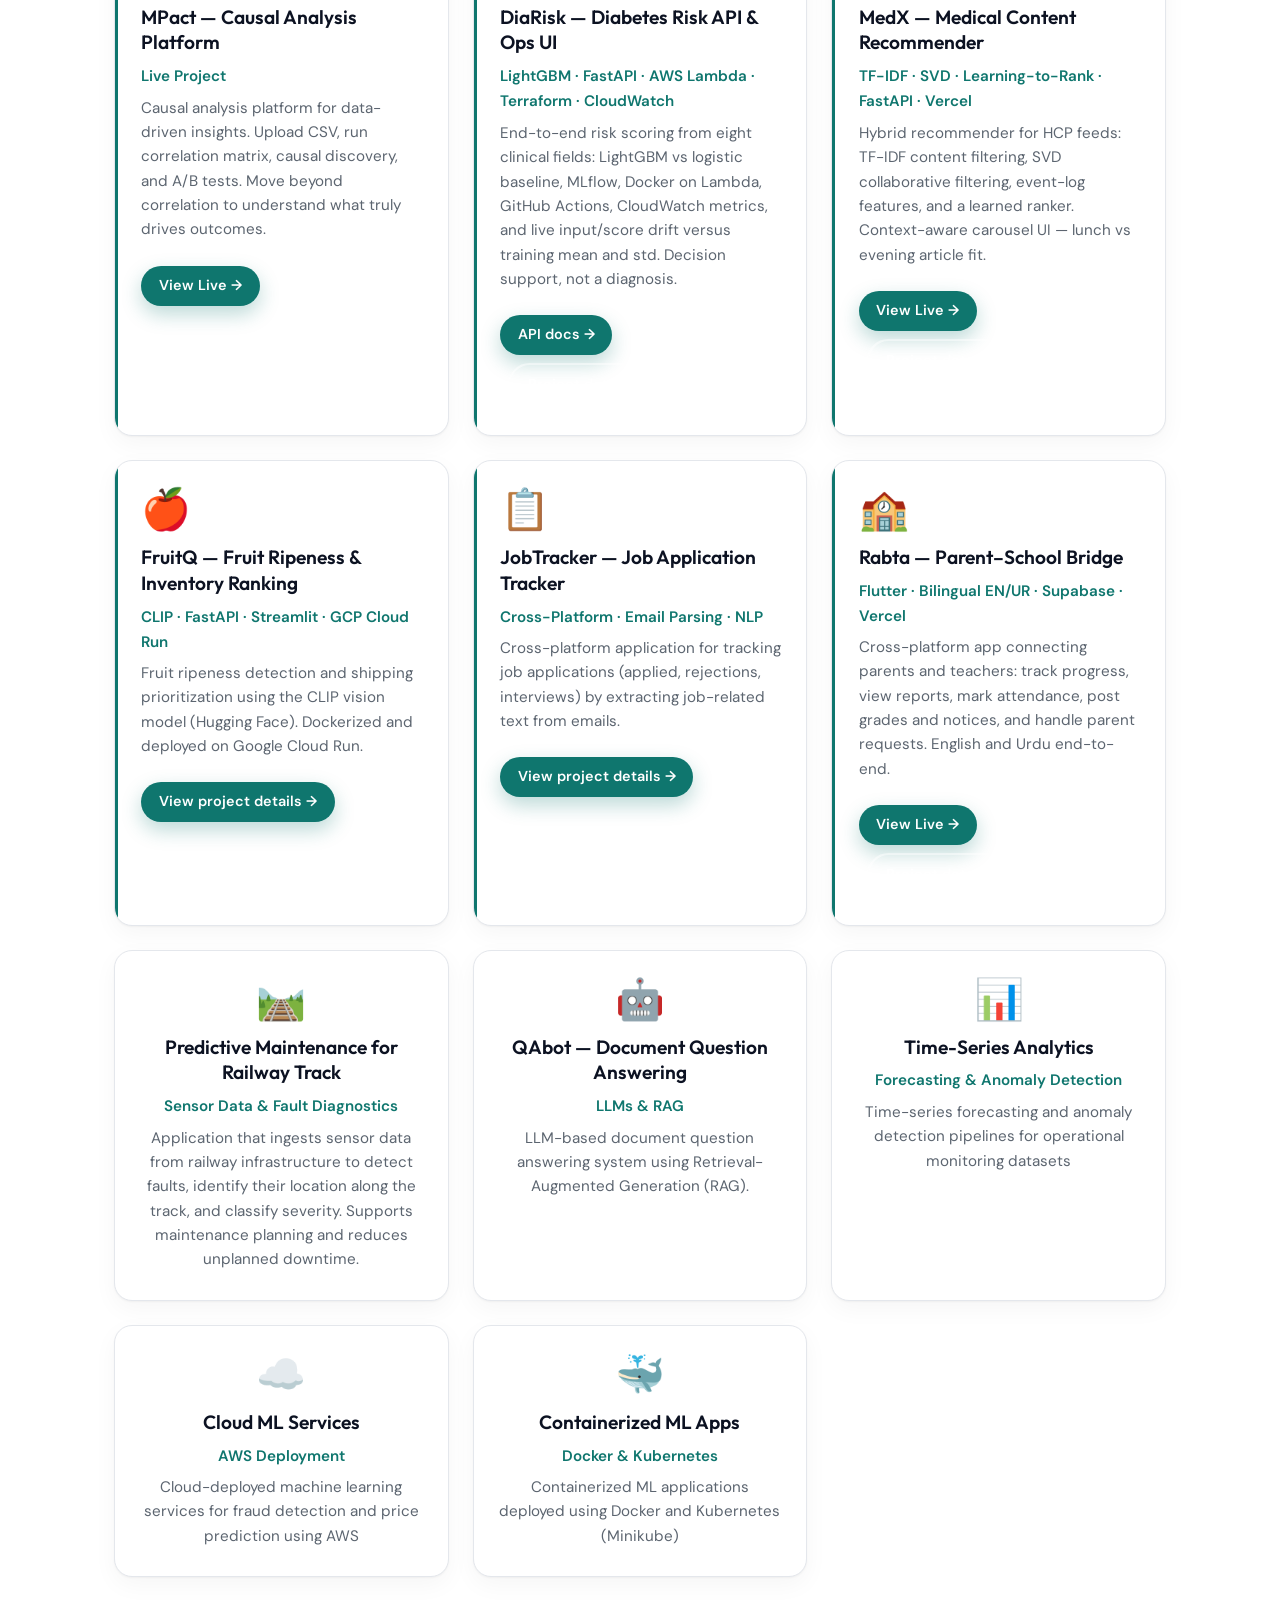
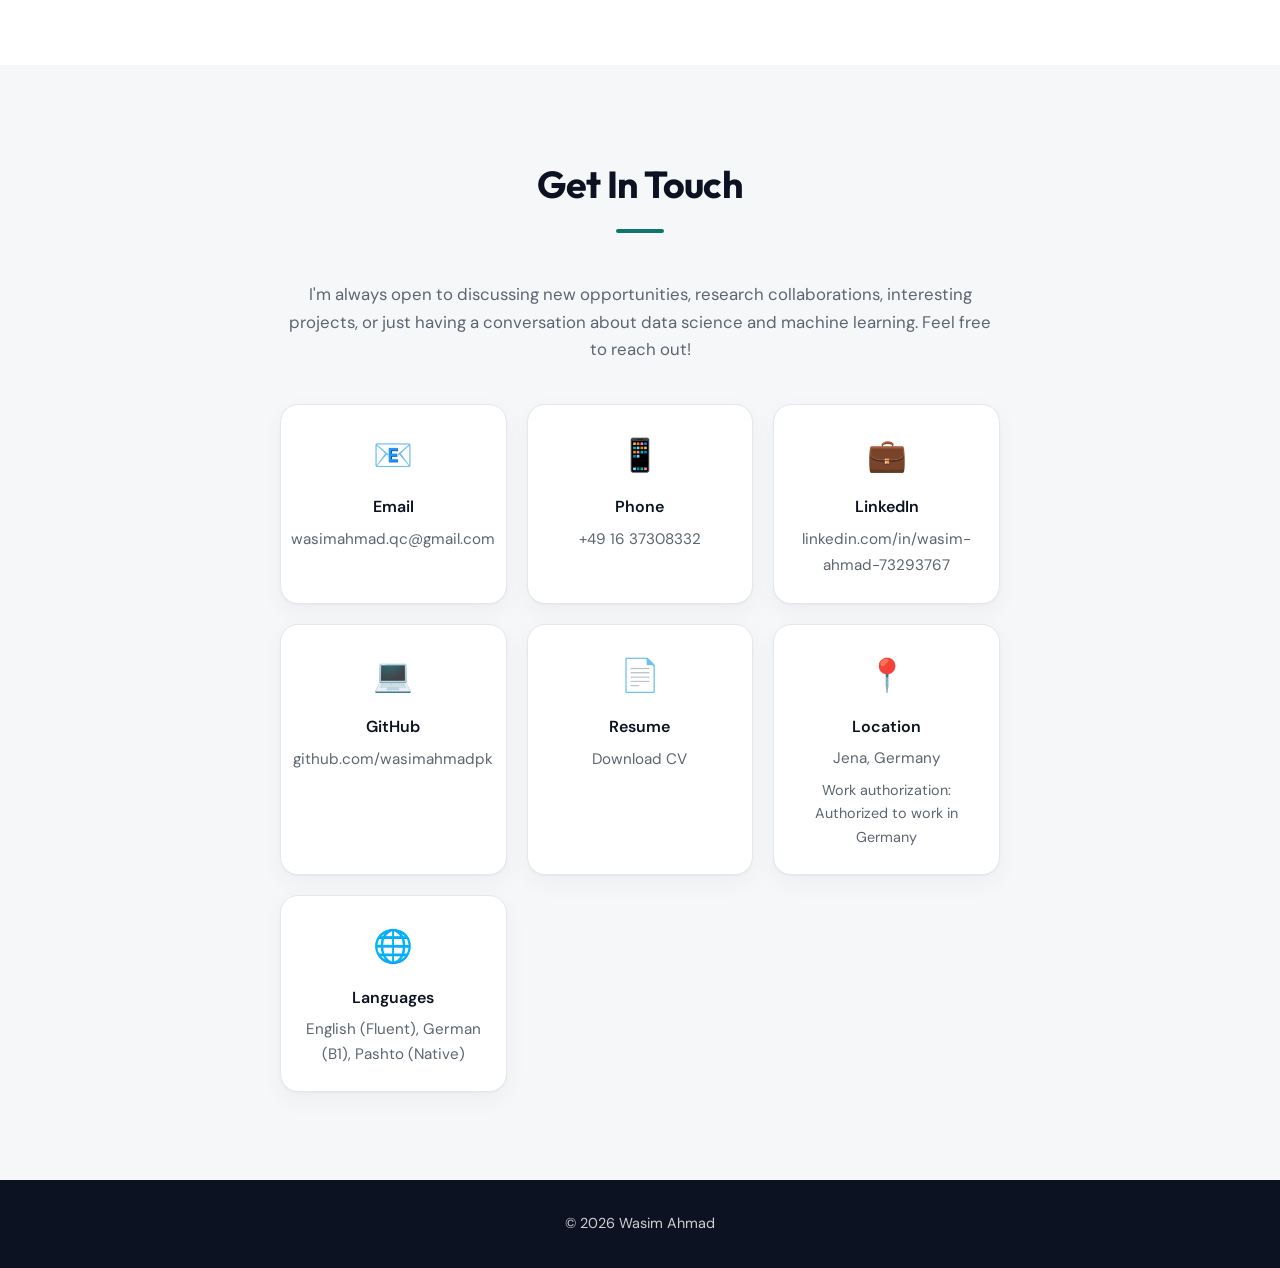
==== commit fea66c1b: "Refine the portfolio visual system with a quieter teal theme." ====
--- a/index.html
+++ b/index.html
@@ -13,7 +13,7 @@
     <!-- Navigation -->
     <nav class="navbar" id="navbar">
         <div class="nav-container">
-            <div class="nav-logo">Wasim</div>
+            <div class="nav-logo">WA</div>
             <ul class="nav-menu" id="nav-menu">
                 <li><a href="#home" class="nav-link">Home</a></li>
                 <li><a href="#about" class="nav-link">About</a></li>
@@ -38,7 +38,13 @@
                 <span class="greeting">Hello, I'm</span>
                 <span class="name">Wasim Ahmad</span>
             </h1>
-            <p class="hero-subtitle">Machine Learning Engineer | Data Scientist | Causal Inference</p>
+            <p class="hero-subtitle">Machine Learning Engineer · Data Scientist · Causal Inference</p>
+            <p class="hero-kicker">Jena, Germany · Open to relocate</p>
+            <div class="hero-chips">
+                <span>Predictive maintenance</span>
+                <span>Time series</span>
+                <span>Causal ML</span>
+            </div>
             <div class="hero-buttons">
                 <a href="#contact" class="btn btn-primary">Get In Touch</a>
                 <a href="#experience" class="btn btn-secondary">View My Work</a>
@@ -442,7 +448,7 @@
     <!-- Footer -->
     <footer class="footer">
         <div class="container">
-            <p>&copy; 2025 Wasim. All rights reserved.</p>
+            <p>&copy; 2026 Wasim Ahmad</p>
         </div>
     </footer>
 
--- a/styles.css
+++ b/styles.css
@@ -6,22 +6,22 @@
 }
 
 :root {
-    --primary: #0ea5e9;
-    --primary-dark: #0284c7;
-    --primary-glow: rgba(14, 165, 233, 0.4);
-    --accent: #f97316;
-    --bg-dark: #0f172a;
-    --bg-darker: #020617;
+    --primary: #0f766e;
+    --primary-dark: #115e59;
+    --primary-glow: rgba(15, 118, 110, 0.35);
+    --accent: #0d9488;
+    --bg-dark: #0c1222;
+    --bg-darker: #070b14;
     --bg-card: #ffffff;
-    --bg-section: #f8fafc;
-    --bg-section-alt: #f1f5f9;
-    --text: #0f172a;
-    --text-muted: #64748b;
-    --border: #e2e8f0;
-    --shadow: 0 4px 6px -1px rgba(15, 23, 42, 0.06), 0 2px 4px -2px rgba(15, 23, 42, 0.04);
-    --shadow-lg: 0 20px 25px -5px rgba(15, 23, 42, 0.08), 0 8px 10px -6px rgba(15, 23, 42, 0.04);
-    --shadow-glow: 0 0 40px -10px var(--primary-glow);
-    --radius: 16px;
+    --bg-section: #f6f7f9;
+    --bg-section-alt: #eef1f4;
+    --text: #0c1222;
+    --text-muted: #5c6570;
+    --border: #e4e7ec;
+    --shadow: 0 1px 2px rgba(12, 18, 34, 0.04), 0 8px 24px rgba(12, 18, 34, 0.04);
+    --shadow-lg: 0 16px 40px -12px rgba(12, 18, 34, 0.12);
+    --shadow-glow: 0 0 48px -12px var(--primary-glow);
+    --radius: 18px;
     --radius-sm: 10px;
 }
 
@@ -187,9 +187,8 @@
     position: absolute;
     inset: 0;
     background: 
-        radial-gradient(ellipse 80% 50% at 50% -20%, rgba(14, 165, 233, 0.25), transparent),
-        radial-gradient(ellipse 60% 40% at 90% 50%, rgba(249, 115, 22, 0.08), transparent),
-        radial-gradient(ellipse 50% 30% at 10% 80%, rgba(14, 165, 233, 0.12), transparent);
+        radial-gradient(ellipse 80% 50% at 50% -20%, rgba(13, 148, 136, 0.22), transparent),
+        radial-gradient(ellipse 50% 30% at 10% 80%, rgba(15, 118, 110, 0.1), transparent);
     pointer-events: none;
 }
 
@@ -209,6 +208,7 @@
     position: relative;
     z-index: 1;
     animation: fadeInUp 0.9s ease;
+    color: #fff;
 }
 
 .hero-title {
@@ -220,6 +220,7 @@
     flex-direction: column;
     gap: 0.25rem;
     letter-spacing: -0.02em;
+    color: #fff;
 }
 
 .greeting {
@@ -232,19 +233,45 @@
 
 .name {
     font-size: 1em;
-    background: linear-gradient(135deg, #fff 0%, #94a3b8 100%);
-    -webkit-background-clip: text;
-    -webkit-text-fill-color: transparent;
-    background-clip: text;
+    color: #fff;
+    background: none;
+    -webkit-text-fill-color: #fff;
 }
 
 .hero-subtitle {
-    font-size: clamp(1rem, 2vw, 1.2rem);
-    margin-bottom: 2rem;
-    color: rgba(255, 255, 255, 0.75);
-    max-width: 520px;
+    font-size: clamp(1rem, 2vw, 1.15rem);
+    margin-bottom: 1.25rem;
+    color: rgba(255, 255, 255, 0.72);
+    max-width: 540px;
     margin-left: auto;
     margin-right: auto;
+    letter-spacing: 0.01em;
+}
+
+.hero-kicker {
+    font-size: 0.78rem;
+    letter-spacing: 0.14em;
+    text-transform: uppercase;
+    color: rgba(255, 255, 255, 0.55);
+    margin-bottom: 1.75rem;
+}
+
+.hero-chips {
+    display: flex;
+    flex-wrap: wrap;
+    gap: 8px;
+    justify-content: center;
+    margin-bottom: 2rem;
+}
+
+.hero-chips span {
+    font-size: 0.78rem;
+    font-weight: 500;
+    color: rgba(255, 255, 255, 0.92);
+    border: 1px solid rgba(255, 255, 255, 0.22);
+    background: rgba(255, 255, 255, 0.08);
+    border-radius: 999px;
+    padding: 6px 12px;
 }
 
 .hero-buttons {
@@ -267,12 +294,12 @@
 .btn-primary {
     background: var(--primary);
     color: #fff;
-    box-shadow: 0 4px 14px rgba(14, 165, 233, 0.45);
+    box-shadow: 0 8px 20px rgba(15, 118, 110, 0.28);
 }
 
 .btn-primary:hover {
     transform: translateY(-2px);
-    box-shadow: 0 8px 24px rgba(14, 165, 233, 0.5);
+    box-shadow: 0 12px 28px rgba(15, 118, 110, 0.35);
     background: var(--primary-dark);
 }
 
@@ -345,7 +372,7 @@
     display: block;
     width: 48px;
     height: 4px;
-    background: linear-gradient(90deg, var(--primary), var(--accent));
+    background: var(--primary);
     border-radius: 2px;
     margin: 14px auto 0;
 }
@@ -379,7 +406,7 @@
     top: 0;
     bottom: 0;
     width: 2px;
-    background: linear-gradient(180deg, var(--primary), var(--accent));
+    background: var(--primary);
     transform: translateX(-50%);
     border-radius: 2px;
     opacity: 0.5;
@@ -426,7 +453,7 @@
 .timeline-content:hover {
     transform: translateY(-4px);
     box-shadow: var(--shadow-lg);
-    border-color: rgba(14, 165, 233, 0.2);
+    border-color: rgba(15, 118, 110, 0.2);
 }
 
 .timeline-title {
@@ -507,7 +534,24 @@
 .education-card:hover {
     transform: translateY(-4px);
     box-shadow: var(--shadow-lg);
-    border-color: rgba(14, 165, 233, 0.2);
+    border-color: rgba(15, 118, 110, 0.28);
+}
+
+.project-card-featured {
+    text-align: left;
+    position: relative;
+    overflow: hidden;
+    padding-left: 1.65rem;
+}
+
+.project-card-featured::before {
+    content: '';
+    position: absolute;
+    left: 0;
+    top: 0;
+    bottom: 0;
+    width: 3px;
+    background: var(--primary);
 }
 
 .education-icon {
@@ -586,7 +630,7 @@
 .skill-card:hover {
     transform: translateY(-3px);
     box-shadow: var(--shadow-lg);
-    border-color: rgba(14, 165, 233, 0.25);
+    border-color: rgba(15, 118, 110, 0.25);
 }
 
 .skill-card-header {
@@ -629,8 +673,8 @@
 }
 
 .skill-tag:hover {
-    background: rgba(14, 165, 233, 0.1);
-    border-color: rgba(14, 165, 233, 0.35);
+    background: rgba(15, 118, 110, 0.08);
+    border-color: rgba(15, 118, 110, 0.3);
     color: var(--primary-dark);
     transform: translateY(-1px);
 }
@@ -670,7 +714,7 @@
 .contact-item:hover {
     transform: translateY(-4px);
     box-shadow: var(--shadow-lg);
-    border-color: rgba(14, 165, 233, 0.25);
+    border-color: rgba(15, 118, 110, 0.25);
 }
 
 .contact-icon {
